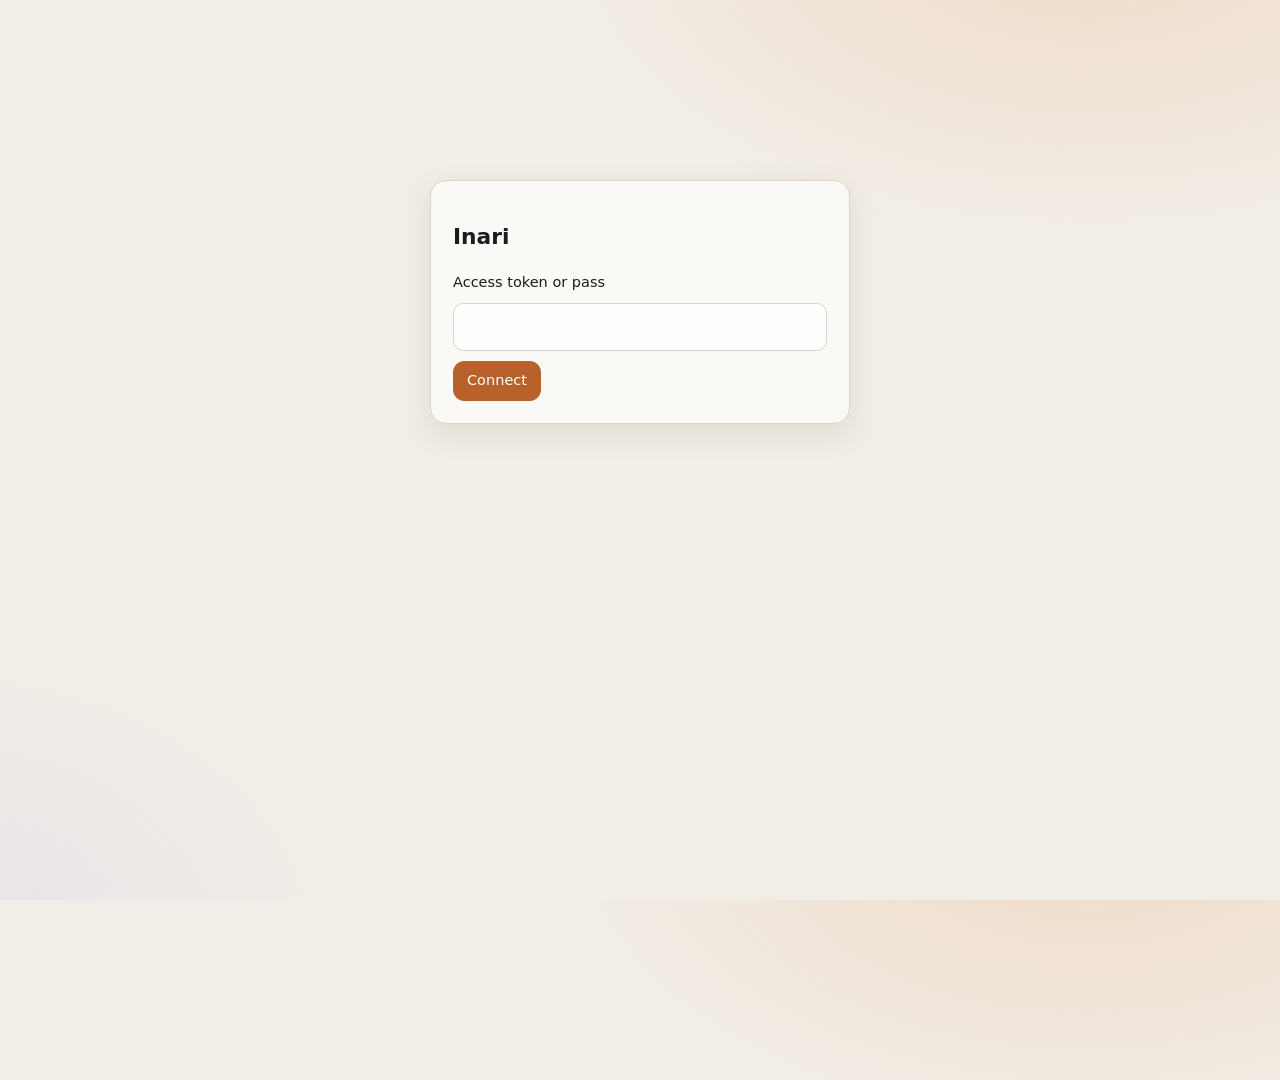
==== src/inari_core/web/index.html @ 11f10015 "Keep the fake agent's mode notice within the line length" ====
<!doctype html>
<html lang="en">
<head>
<meta charset="utf-8">
<meta name="viewport" content="width=device-width, initial-scale=1, viewport-fit=cover">
<title>Inari</title>
<style>
/* Palette: Fox.Graphite / Copper / Ink (dark) and warm paper (light), with glass and glow on top. */
:root {
  color-scheme: light dark;
  --canvas:#f2eee7; --panel:rgba(255,255,255,.62); --panel-solid:#faf8f4; --raise:rgba(255,255,255,.85); --hair:#d9d2c6;
  --ink:#1c1b20; --dim:#6b6670; --faint:#938d98; --copper:#b8612a; --copper-text:#9e4f1c; --copper-soft:rgba(184,97,42,.12);
  --ok:#4a7a59; --warn:#b8862b; --bad:#b94a4a; --purple:#7a55c9; --glow:rgba(184,97,42,.28); --shadow:0 10px 30px rgba(60,40,20,.10);
  --bg:radial-gradient(900px 520px at 85% -8%, rgba(228,138,70,.20), transparent 60%), radial-gradient(700px 500px at -5% 105%, rgba(180,142,240,.12), transparent 60%), var(--canvas);
  --mono:"IBM Plex Mono",ui-monospace,SFMono-Regular,Menlo,Consolas,monospace; --sans:"IBM Plex Sans","Inter Variable",Inter,system-ui,sans-serif;
  --side:300px; --bench:minmax(380px,42%);
}
:root[data-theme=dark] { color-scheme:dark; --canvas:#17161a; --panel:rgba(33,31,36,.72); --panel-solid:#211f24; --raise:rgba(43,40,48,.9); --hair:#3a3640;
  --ink:#f3efe9; --dim:#9e9aa8; --faint:#6f6a78; --copper:#e48a46; --copper-text:#f0a05e; --copper-soft:rgba(228,138,70,.14);
  --ok:#5fb86b; --warn:#e3b341; --bad:#ec6a5e; --purple:#b48ef0; --glow:rgba(228,138,70,.35); --shadow:0 12px 36px rgba(0,0,0,.45);
  --bg:radial-gradient(900px 520px at 85% -8%, rgba(228,138,70,.16), transparent 60%), radial-gradient(700px 500px at -5% 105%, rgba(180,142,240,.10), transparent 60%), var(--canvas); }
@media (prefers-color-scheme: dark) { :root:not([data-theme=light]) { color-scheme:dark; --canvas:#17161a; --panel:rgba(33,31,36,.72); --panel-solid:#211f24; --raise:rgba(43,40,48,.9); --hair:#3a3640;
  --ink:#f3efe9; --dim:#9e9aa8; --faint:#6f6a78; --copper:#e48a46; --copper-text:#f0a05e; --copper-soft:rgba(228,138,70,.14);
  --ok:#5fb86b; --warn:#e3b341; --bad:#ec6a5e; --purple:#b48ef0; --glow:rgba(228,138,70,.35); --shadow:0 12px 36px rgba(0,0,0,.45);
  --bg:radial-gradient(900px 520px at 85% -8%, rgba(228,138,70,.16), transparent 60%), radial-gradient(700px 500px at -5% 105%, rgba(180,142,240,.10), transparent 60%), var(--canvas); } }
* { box-sizing:border-box; } [hidden] { display:none !important; }
.i { width:18px; height:18px; stroke:currentColor; fill:none; stroke-width:1.8; stroke-linecap:round; stroke-linejoin:round; flex:none; display:block; }
.btn.small .i { width:16px; height:16px; } .btn.small { display:inline-flex; align-items:center; gap:6px; }
.state { --c:var(--dim); display:inline-flex; align-items:center; gap:6px; padding:3px 10px; border-radius:999px; font-size:12.5px; color:var(--c); background:color-mix(in srgb,var(--c) 12%,transparent); border:1px solid color-mix(in srgb,var(--c) 30%,transparent); white-space:nowrap; }
.state::before { content:""; width:7px; height:7px; border-radius:50%; background:var(--c); } .state.live::before { animation:pulse 1.1s infinite; } .state small { color:var(--dim); font-size:12px; }
html,body { height:100%; }
body { margin:0; color:var(--ink); font:14.5px/1.5 var(--sans); background:var(--bg) fixed; overflow:hidden; }
button,input,textarea,select { font:inherit; color:inherit; }
.glass { background:var(--panel); border:1px solid var(--hair); border-radius:16px; backdrop-filter:blur(18px) saturate(140%); -webkit-backdrop-filter:blur(18px) saturate(140%); box-shadow:var(--shadow); }
.btn { background:var(--raise); border:1px solid var(--hair); border-radius:11px; padding:8px 13px; min-height:38px; cursor:pointer; }
.btn:hover { border-color:var(--copper); } .btn.go { background:var(--copper); border-color:var(--copper); color:#fff; } :root[data-theme=dark] .btn.go { color:#17161a; }
.btn.small { padding:3px 10px; min-height:30px; font-size:13px; } .btn.on { border-color:var(--copper); color:var(--copper-text); } .btn.icon { width:36px; min-height:36px; padding:0; display:inline-grid; place-items:center; }
#app { height:100%; display:grid; grid-template-columns:var(--side) minmax(0,1fr) auto; grid-template-rows:auto minmax(0,1fr); grid-template-areas:"bar bar bar" "side main bench"; gap:0; transition:grid-template-columns .38s cubic-bezier(.22,.8,.24,1); }
#appbar { grid-area:bar; } #side { grid-area:side; } #main { grid-area:main; } #bench { grid-area:bench; }
#appbar { display:flex; align-items:center; gap:10px; height:52px; padding:0 12px; border-bottom:1px solid var(--hair); background:var(--panel); position:relative; z-index:46; }
#appbar .brand { display:flex; align-items:baseline; gap:8px; min-width:0; } #appbar .brand small { color:var(--faint); font-size:12px; white-space:nowrap; } #appbar .sp { flex:1; }
#app.noside { --side:0px; } #side { width:300px; transition:transform .38s cubic-bezier(.22,.8,.24,1), opacity .3s ease; } #app.noside #side { transform:translateX(-100%); opacity:0; pointer-events:none; }
#sideToggle.on { border-color:var(--copper); color:var(--copper-text); }
#side { display:grid; grid-template-rows:auto auto auto 1fr auto; gap:8px; min-height:0; padding:12px 10px 10px; border-right:1px solid var(--hair); background:var(--panel); backdrop-filter:blur(18px); overflow-x:hidden; }
#sidetop { display:flex; align-items:center; gap:8px; } #sidetop .sp { flex:1; } h1 { margin:0; font-size:15px; letter-spacing:.4px; color:var(--copper-text); }
#foxSlot { height:min(240px, 28vh); } #fox { position:fixed; left:0; top:0; width:240px; height:240px; z-index:56; opacity:0; transform-origin:0 0; will-change:transform; transition:opacity .2s ease; } #fox.shown { opacity:1; } #fox iframe { width:100%; height:100%; border:0; background:transparent; color-scheme:normal; } #fox canvas { height:100%; width:auto; aspect-ratio:1; display:block; margin:0 auto; }
.nav { display:grid; gap:2px; } .nav button { display:flex; align-items:center; gap:10px; background:none; border:0; border-radius:9px; padding:8px 10px; cursor:pointer; text-align:left; color:var(--ink); } .nav button:hover { background:var(--copper-soft); }
#search { display:none; width:100%; padding:8px 10px; border-radius:10px; border:1px solid var(--hair); background:var(--raise); } #search.on { display:block; }
#hits { position:absolute; left:10px; right:10px; z-index:45; padding:6px; display:none; } #hits button { display:block; width:100%; text-align:left; background:none; border:0; padding:7px 8px; border-radius:8px; cursor:pointer; } #hits button:hover { background:var(--copper-soft); } #hits small { color:var(--dim); display:block; }
#cores { overflow-y:auto; overflow-x:hidden; min-height:0; display:grid; grid-auto-rows:max-content; gap:10px; align-content:start; padding-right:2px; }
.shead { display:flex; align-items:center; } .shead .btn { margin-left:auto; width:22px; height:22px; font-size:15px; line-height:1; text-transform:none; }
.invite { display:grid; gap:8px; } .invite code { display:block; padding:8px; border-radius:8px; background:var(--raise); border:1px solid var(--hair); font-size:12px; word-break:break-all; user-select:all; } .invite input { width:100%; }
.sect { font-size:11.5px; letter-spacing:.06em; text-transform:uppercase; color:var(--faint); padding:0 4px; }
.core { border:1px solid var(--hair); border-radius:12px; background:var(--raise); overflow:hidden; min-width:0; transition:box-shadow .3s,border-color .3s,opacity .2s; }
.core.valid { border-color:var(--copper); box-shadow:0 0 0 2px var(--glow); } .core.invalid { opacity:.5; }
.chead { display:flex; align-items:center; gap:7px; padding:7px 9px; cursor:pointer; min-width:0; } .chead b { font-size:13.5px; overflow:hidden; text-overflow:ellipsis; white-space:nowrap; }
.chead .pct { margin-left:auto; color:var(--dim); font-size:11.5px; flex:none; } .chev { color:var(--faint); width:14px; flex:none; transition:transform .2s; } .chev .i { width:14px; height:14px; } .core.shut .chev { transform:rotate(-90deg); } .core.shut .rows { display:none; }
.dot { width:8px; height:8px; border-radius:50%; background:var(--ok); box-shadow:0 0 7px var(--ok); flex:none; } .bar { height:3px; background:var(--hair); } .bar i { display:block; height:100%; background:linear-gradient(90deg,var(--copper),var(--warn)); transition:width .6s; }
.rows { display:grid; gap:1px; padding:4px; } .row { --c:var(--faint); display:flex; align-items:center; gap:8px; padding:6px 8px; border-radius:8px; cursor:grab; touch-action:none; user-select:none; min-width:0; position:relative; }
.row:hover { background:var(--copper-soft); } .row.selected { background:var(--copper-soft); box-shadow:inset 2px 0 var(--copper); } .row.moving { opacity:.55; border:1px dashed var(--copper); }
.row[data-phase=listening] { --c:var(--purple); } .row[data-phase=inference] { --c:var(--copper); } .row[data-phase=success] { --c:var(--ok); } .row[data-phase=error] { --c:var(--bad); }
.pdot { width:9px; height:9px; border-radius:50%; background:var(--c); flex:none; } .row[data-phase=inference] .pdot,.row[data-phase=listening] .pdot { animation:pulse 1.1s infinite; box-shadow:0 0 8px var(--c); }
@keyframes pulse { 50% { transform:scale(1.5); opacity:.5; } } .row .t { flex:1; min-width:0; overflow:hidden; text-overflow:ellipsis; white-space:nowrap; } .row .prog { font-size:11px; color:var(--copper-text); flex:none; }
.empty-core { color:var(--faint); font-size:12.5px; padding:10px; text-align:center; border:1px dashed var(--hair); border-radius:9px; margin:4px; }
.mb { width:20px; height:20px; border-radius:6px; display:inline-grid; place-items:center; font:700 10px/1 var(--sans); color:#fff; flex:none; overflow:hidden; } .mb img { width:100%; height:100%; object-fit:contain; background:#fff; border-radius:6px; padding:2px; }
.ring { --p:0; width:20px; height:20px; border-radius:50%; flex:none; background:conic-gradient(var(--rc,var(--copper)) calc(var(--p)*1%), var(--hair) 0); display:inline-grid; place-items:center; } .ring i { width:14px; height:14px; border-radius:50%; background:var(--panel-solid); display:block; }
#foot { display:grid; gap:8px; } #bottom { display:flex; align-items:center; gap:6px; } #pill { margin-left:auto; display:flex; gap:6px; align-items:center; padding:4px 8px; border-radius:999px; background:var(--raise); border:1px solid var(--hair); cursor:pointer; }
#usageCard { padding:8px 10px 4px; border-radius:12px; background:var(--raise); border:1px solid var(--hair); max-height:42vh; overflow:auto; } #usageCard header { display:flex; align-items:center; gap:8px; font-size:13px; } #usageCard header b { font-weight:600; } #usageCard header .btn { margin-left:auto; } #usageCard .urow:first-of-type { border-top:0; }
#usageBtn[aria-expanded="true"] { background:var(--raise); border-color:var(--hair); } #pill .dl { width:14px; height:14px; color:var(--dim); } #pill.busy .dl { animation:spin 1s linear infinite; } @keyframes spin { to { transform:rotate(360deg); } }
.uprow { display:grid; grid-template-columns:auto 1fr auto; gap:4px 8px; align-items:center; padding:8px 0; border-top:1px solid var(--hair); } .uprow:first-of-type { border-top:0; } .uprow small { color:var(--dim); } .uprow .err { grid-column:1 / -1; color:var(--bad); font-size:11.5px; white-space:pre-wrap; } .uprow .note { grid-column:1 / -1; color:var(--faint); font-size:11.5px; }
#brandfoot { color:var(--faint); font-size:12px; padding:0 4px; } .pop { position:fixed; z-index:75; min-width:260px; max-width:360px; padding:12px; display:none; background:var(--panel-solid); } .pop.open { display:block; }
.pop h3 { margin:0 0 8px; font-size:13px; color:var(--dim); font-weight:600; } .urow { display:grid; gap:4px; padding:8px 0; border-top:1px solid var(--hair); } .urow:first-of-type { border-top:0; } .uhead { display:flex; align-items:center; gap:8px; } .uhead small { margin-left:auto; color:var(--dim); }
.meter { height:6px; background:var(--hair); border-radius:6px; overflow:hidden; } .meter i { display:block; height:100%; background:var(--copper); } .meter.hot i { background:var(--bad); } .meter.warm i { background:var(--warn); } .urow .rs { color:var(--faint); font-size:11.5px; }
.seg { display:flex; gap:4px; } .seg button { flex:1; } .mrow { display:flex; align-items:center; gap:9px; width:100%; padding:7px 8px; border:0; background:none; border-radius:8px; cursor:pointer; text-align:left; } .mrow:hover,.mrow.on { background:var(--copper-soft); }
#mlist { max-height:48vh; overflow:auto; margin-top:8px; } #mfilter { width:100%; padding:8px 10px; border-radius:9px; border:1px solid var(--hair); background:var(--raise); } .fam { font-size:11px; text-transform:uppercase; letter-spacing:.06em; color:var(--faint); padding:8px 8px 2px; }
#tethers { position:fixed; inset:0; width:100%; height:100%; pointer-events:none; z-index:30; } #tethers path { fill:none; stroke:var(--copper); stroke-width:2; stroke-dasharray:6 7; animation:flow 1s linear infinite; } @keyframes flow { to { stroke-dashoffset:-26; } }
.ghost { position:fixed; pointer-events:none; z-index:81; opacity:.92; width:230px; transform:translate(-50%,calc(-100% - 22px)) rotate(-1.5deg); background:var(--panel-solid); box-shadow:var(--shadow); }
/* ---- main ---- */
#main { display:grid; grid-template-rows:auto auto minmax(0,1fr) auto; min-width:0; min-height:0; }
#app.measuring, #app.measuring #side, #app.measuring #bench { transition:none !important; } #app.morphing #main { overflow:hidden; } #app.morphing #main > * { width:var(--freeze); max-width:none; }
#app.noside .hero { margin-top:150px; transition:margin-top .38s cubic-bezier(.22,.8,.24,1); } /* room for the mascot above it */
#dropdock { position:fixed; z-index:80; display:flex; flex-direction:column; align-items:stretch; gap:6px; max-width:min(92vw,300px); padding:8px; border-radius:16px; background:var(--panel-solid); border:1px solid var(--hair); box-shadow:0 10px 40px rgba(0,0,0,.35); }
#dropdock .dz { display:inline-flex; align-items:center; gap:8px; padding:8px 12px; border-radius:12px; border:1px dashed var(--hair); font-size:13px; color:var(--dim); white-space:nowrap; } #dropdock .dz.hot { border-style:solid; border-color:var(--copper); color:var(--ink); background:var(--copper-soft); }
#dropdock small { text-align:center; color:var(--faint); font-size:11px; } #dropdock.row-strip { flex-direction:row; flex-wrap:wrap; justify-content:center; max-width:min(96vw,420px); }
#dragline { position:fixed; inset:0; width:100%; height:100%; pointer-events:none; z-index:79; } #dragline path { fill:none; stroke:var(--copper); stroke-width:2; stroke-dasharray:6 7; animation:march .6s linear infinite; } #dragline circle { fill:var(--copper); } #dragline .ring { fill:none; stroke:var(--copper); stroke-width:2; opacity:.6; } @keyframes march { to { stroke-dashoffset:-13; } } .row.hot { outline:2px solid var(--copper); outline-offset:-2px; } #fox.hot { filter:drop-shadow(0 0 18px var(--copper)); } .core.filehot { outline:2px dashed var(--copper); }
.row { touch-action:pan-y; -webkit-user-select:none; user-select:none; -webkit-touch-callout:none; } #sleepers { margin-left:auto; margin-right:6px; font-size:12px; text-transform:none; }
#passBanner { grid-row:1; } #top { grid-row:2; } #thread { grid-row:3; } #dock { grid-row:4; } #stage { display:none; }
body:not(.open) #top { display:none; } /* no thread open: the top of the page is the mascot's */ #app.wbmax #main { display:none; } #app.wbmax { grid-template-columns:var(--side) 0 minmax(0,1fr); } #app.wbmax #bench { width:auto; }
#passBanner { padding:8px 16px; font-size:13px; background:var(--raise); border-bottom:1px solid var(--hair); color:var(--dim); } #passBanner b { color:var(--ink); } #passBanner button { margin-left:8px; }
.guest #addCore, .guest [data-tab="terminal"], .guest #pill, .guest #usageBtn, .guest #usageCard, .guest #actionsBtn { display:none !important; }
.ptag { font-size:11px; padding:1px 6px; border-radius:999px; background:var(--raise); border:1px solid var(--hair); color:var(--dim); white-space:nowrap; }
.passform { display:grid; gap:8px; } .passform label { display:flex; gap:8px; align-items:center; } .passform input[type=text], .passform input[type=date] { width:100%; }
#top { display:flex; align-items:center; gap:8px; padding:10px 16px; border-bottom:1px solid var(--hair); flex-wrap:wrap; min-height:56px; } #top h2 { margin:0; font-size:16px; flex:1; min-width:100px; overflow:hidden; text-overflow:ellipsis; white-space:nowrap; }
#back, #benchMobile { display:none; } .phase { font-size:12px; color:var(--c,var(--dim)); display:inline-flex; gap:5px; align-items:center; white-space:nowrap; }
#thread { overflow:auto; padding:18px 8px; min-height:0; scroll-behavior:smooth; } #msgs { max-width:900px; margin:0 auto; padding:0 14px; }
.hero { max-width:760px; margin:9vh auto 0; text-align:center; } .hero h2 { font:600 26px/1.2 "Bricolage Grotesque",Georgia,serif; margin:0 0 6px; } .hero p { color:var(--dim); margin:0 0 18px; }
.msg { max-width:80%; margin:10px 0; padding:11px 15px; border-radius:16px; overflow-wrap:anywhere; line-height:1.55; }
.msg.user { margin-left:auto; background:var(--copper-soft); border:1px solid color-mix(in srgb,var(--copper) 40%,transparent); border-bottom-right-radius:5px; } .msg.assistant { background:var(--raise); border:1px solid var(--hair); border-bottom-left-radius:5px; }
.msg code { background:rgba(127,127,127,.18); padding:1px 5px; border-radius:5px; font:13px var(--mono); } .msg pre { background:rgba(127,127,127,.16); padding:10px; border-radius:10px; overflow:auto; margin:8px 0; font:13px var(--mono); }
details.tool { margin:6px 0; border:1px solid var(--hair); border-radius:12px; background:var(--raise); max-width:80%; } details.tool.err { border-color:var(--bad); } details.tool summary { padding:7px 12px; cursor:pointer; color:var(--ink); font-size:13px; display:flex; align-items:center; gap:8px; list-style:none; } details.tool summary::-webkit-details-marker { display:none; }
details.tool summary .i { width:15px; height:15px; color:var(--copper); } details.tool summary .tn { flex:1; min-width:0; overflow:hidden; text-overflow:ellipsis; white-space:nowrap; font-family:var(--mono); font-size:12.5px; }
details.tool summary .ts { color:var(--faint); font-size:11.5px; } details.tool.err summary .i, details.tool.err summary .ts { color:var(--bad); } details.tool .cv { transition:transform .2s; color:var(--faint); } details.tool[open] .cv { transform:rotate(180deg); }
details.tool pre { margin:0; padding:8px 12px; white-space:pre-wrap; overflow-wrap:anywhere; color:var(--dim); font:12.5px var(--mono); max-height:240px; overflow:auto; } details.tool .open { margin:0 12px 8px; }
.note { display:flex; align-items:center; gap:10px; color:var(--faint); font-size:12px; margin:14px 0; } .note::before,.note::after { content:""; flex:1; height:1px; background:var(--hair); } .note b { color:var(--dim); font-weight:600; } .typing { display:inline-flex; gap:4px; padding:12px 14px; } .typing i { width:6px; height:6px; border-radius:50%; background:var(--dim); animation:pulse 1s infinite; } .typing i:nth-child(2){animation-delay:.15s} .typing i:nth-child(3){animation-delay:.3s}
.composer { max-width:900px; margin:0 auto; width:100%; border:1px solid var(--hair); border-radius:18px; background:var(--panel-solid); box-shadow:var(--shadow); padding:10px 12px; } .composer:focus-within { border-color:var(--copper); box-shadow:0 0 0 3px var(--glow), var(--shadow); }
.composer textarea { width:100%; border:0; background:none; resize:none; outline:none; min-height:52px; max-height:260px; line-height:1.5; } .ctools { display:flex; align-items:center; gap:8px; margin-top:6px; flex-wrap:wrap; } .ctools .sp { flex:1; }
.chip { display:inline-flex; align-items:center; gap:7px; padding:4px 10px; border:1px solid var(--hair); border-radius:999px; background:var(--raise); cursor:pointer; font-size:13px; max-width:240px; } .chip:hover { border-color:var(--copper); } .chip span.n { overflow:hidden; text-overflow:ellipsis; white-space:nowrap; }
.send { width:38px; height:38px; border-radius:50%; border:0; background:var(--copper); color:#fff; cursor:pointer; display:grid; place-items:center; } .send .i { stroke-width:2.2; } :root[data-theme=dark] .send { color:#17161a; } .send:disabled { opacity:.4; } .attached { display:flex; gap:6px; flex-wrap:wrap; margin-bottom:6px; }
#dock { padding:10px 16px 14px; } #dock .hint { max-width:900px; margin:6px auto 0; color:var(--faint); font-size:12px; text-align:center; } #app.nosel #dock .hint { display:none; } body.bench-open #fox { opacity:0; pointer-events:none; }
/* ---- artifacts pane (right): folds away, or takes the whole width ---- */
#bench { display:grid; grid-template-rows:auto 1fr; min-height:0; width:var(--benchw,42vw); min-width:0; border-left:1px solid var(--hair); background:var(--panel); backdrop-filter:blur(18px); position:relative; overflow:hidden; transition:width .38s cubic-bezier(.22,.8,.24,1), opacity .3s ease; }
#bench > * { min-width:340px; } #app.nobench #bench { width:0; opacity:0; border-left-width:0; pointer-events:none; } #benchBtn.on { border-color:var(--copper); color:var(--copper-text); } #split { position:absolute; left:-4px; top:0; bottom:0; width:8px; cursor:col-resize; z-index:5; } #split:hover { background:var(--copper-soft); }
.tabs { display:flex; gap:2px; padding:6px 10px 0; border-bottom:1px solid var(--hair); align-items:center; } .tab { background:none; border:0; padding:9px 12px; color:var(--dim); cursor:pointer; border-bottom:2px solid transparent; } .tab.on { color:var(--ink); border-bottom-color:var(--copper); } .tabs .sp { flex:1; }
#bbody { overflow:auto; padding:12px 14px; min-height:0; } .empty { color:var(--dim); }
.files button { display:flex; width:100%; align-items:center; gap:10px; background:none; border:0; border-bottom:1px solid var(--hair); padding:10px 4px; cursor:pointer; text-align:left; } .files button:hover { background:var(--copper-soft); } .files .ic { width:26px; display:grid; place-items:center; color:var(--copper); } .files small { color:var(--faint); margin-left:auto; }
.vhead { display:flex; align-items:center; gap:8px; margin-bottom:10px; flex-wrap:wrap; } .vhead h3 { margin:0; font-size:14px; flex:1; overflow-wrap:anywhere; }
pre.code { margin:0; background:rgba(127,127,127,.12); border-radius:11px; padding:10px 0; overflow:auto; font:13px/1.55 var(--mono); counter-reset:l; } pre.code span.l { display:block; padding:0 12px 0 54px; position:relative; white-space:pre-wrap; overflow-wrap:anywhere; min-height:1.55em; }
pre.code span.l::before { counter-increment:l; content:counter(l); position:absolute; left:0; width:40px; text-align:right; color:var(--faint); } .doc { background:rgba(127,127,127,.1); border-radius:11px; padding:14px 16px; } .doc code { background:rgba(127,127,127,.2); padding:1px 5px; border-radius:5px; }
.viewer img { max-width:100%; border-radius:10px; display:block; } iframe.preview { width:100%; height:60vh; border:1px solid var(--hair); border-radius:10px; background:#fff; }
#term { display:grid; grid-template-rows:1fr auto; height:100%; min-height:0; gap:8px; } #termout { background:#0e0d11; color:#dcd6cc; border:1px solid var(--hair); border-radius:11px; padding:10px 12px; overflow:auto; font:12.5px/1.5 var(--mono); }
#termout .cmd { color:#7fd18b; margin-top:8px; } #termout .cmd.ai { color:#f0a05e; } #termout .cmd.act { color:#9e9aa8; } #termout .out { white-space:pre-wrap; overflow-wrap:anywhere; } #termout .out.bad { color:#f08a80; }
#termform { display:flex; gap:8px; align-items:center; background:#0e0d11; border:1px solid var(--hair); border-radius:11px; padding:6px 10px; } #termform span { color:#7fd18b; font:13px var(--mono); } #termform input { flex:1; background:none; border:0; color:#f3efe9; font:13px var(--mono); outline:none; min-height:30px; }
#tree { list-style:none; margin:0; padding:0; border-left:2px solid var(--hair); } #tree li { position:relative; padding:5px 0 5px 18px; color:var(--dim); cursor:pointer; overflow-wrap:anywhere; } #tree li::before { content:""; position:absolute; left:-6px; top:12px; width:10px; height:10px; border-radius:50%; background:var(--canvas); border:2px solid var(--faint); }
#tree li.decision::before { border-color:var(--warn); } #tree li.tool_call::before { border-color:var(--copper); } #tree li.user_message::before { border-color:var(--purple); } #tree li.provider_switch::before { border-radius:2px; transform:rotate(45deg); border-color:var(--copper); } #tree li.pick { color:var(--ink); outline:1px dashed var(--warn); outline-offset:2px; } #tree li b { color:var(--ink); font-weight:600; }
#approvals { display:grid; gap:8px; } .ask { padding:12px; border-color:var(--warn); background:var(--panel-solid); } .ask code { display:block; margin:6px 0 10px; color:var(--copper-text); overflow-wrap:anywhere; font:12.5px var(--mono); } .ask .row2 { display:flex; gap:8px; } .ask .row2 .btn { flex:1; }
#feed { padding:6px 10px; max-height:90px; overflow:auto; font-size:12px; color:var(--dim); border-radius:10px; background:var(--raise); border:1px solid var(--hair); } #feed div { padding:1px 0; } #feed time { color:var(--faint); margin-right:6px; } #feed .ok { color:var(--ok); } #feed .bad { color:var(--bad); } #feed .ask { color:var(--warn); }
#toast { position:fixed; top:12px; left:50%; transform:translateX(-50%); z-index:90; padding:10px 16px; display:none; background:var(--panel-solid); } #sheet { position:fixed; inset:auto 14px calc(16px + env(safe-area-inset-bottom)) 14px; z-index:70; padding:16px; display:none; max-width:540px; margin:0 auto; background:var(--panel-solid); } #sheet.open { display:block; } #sheet h2 { margin:0 0 10px; font-size:15px; } #sheet .opts { display:grid; gap:8px; } #sheet input { width:100%; padding:10px; border-radius:10px; border:1px solid var(--hair); background:var(--raise); }
#login { max-width:420px; margin:20vh auto; padding:22px; } #login input { width:100%; padding:12px; margin:10px 0; border-radius:10px; border:1px solid var(--hair); background:var(--raise); }
@media (max-width:1100px) { #app, #app.wbmax { grid-template-columns:var(--side) minmax(0,1fr); grid-template-areas:"bar bar" "side main"; } #app.wbmax #main { display:grid; } #bench { position:fixed; inset:0; z-index:55; width:auto; background:var(--panel-solid); display:none; } body.bench-open #bench, body.bench-open #app.nobench #bench { display:grid; width:auto; opacity:1; pointer-events:auto; } #split { display:none; } }
@media (max-width:760px) { body { overflow:auto; } #app, #app.wbmax, #app.noside { grid-template-columns:1fr; grid-template-areas:"bar" "side"; height:auto; min-height:100%; } #side { width:auto; min-height:calc(100vh - 52px); border-right:0; } #foxSlot { height:200px; } #app.noside #side { transform:none; opacity:1; pointer-events:auto; } #sideToggle { display:none; }
  #main { position:fixed; inset:0; z-index:50; background:var(--canvas); display:none; } body.open #main { display:grid; } #back { display:inline-grid; } #benchMobile { display:inline-grid; margin-left:auto; } #top h2 { flex-basis:100%; order:1; } #pphase, #modelChip, #actionsBtn { order:2; } #dock .hint { display:none; } .msg,details.tool { max-width:94%; } #pill { margin-left:auto; }
  #main { grid-template-rows:auto auto auto minmax(0,1fr) auto; } #stage { display:block; grid-row:3; height:min(200px, 26vh); transition:height .26s cubic-bezier(.2,.8,.2,1); } #thread { grid-row:4; padding-bottom:calc(18px + var(--kbpad, 0px)); } #dock { grid-row:5; background:var(--canvas); transform:translateY(calc(-1 * var(--kb, 0px))); will-change:transform; }
  body.kb #stage { height:0; } }
@media (prefers-reduced-motion:reduce) { .core,.row,#app,#side,#fox,#bench { transition:none; } .pdot,#tethers path,.typing i { animation:none !important; } #thread { scroll-behavior:auto; } }
</style>
</head>
<body>
<div id="login" class="glass" hidden><h2>Inari</h2><label for="tokenInput">Access token or pass</label><small id="loginWhy" class="empty"></small><input id="tokenInput" type="password" autocomplete="current-password"><button class="btn go" id="tokenGo">Connect</button></div>
<div id="fox" aria-label="Mascot"></div>
<div id="dropdock" role="region" aria-label="Drop the thread here" hidden></div>
<svg id="dragline" aria-hidden="true" hidden><path></path><circle r="4"></circle><circle class="ring" r="14"></circle></svg>
<div id="app" class="nosel" hidden>
  <header id="appbar"><button class="btn icon" id="sideToggle" title="Sidebar" aria-label="Show or hide the sidebar" data-icon="sidebar"></button><div class="brand"><h1>Inari</h1><small id="brandName"></small></div><span class="sp"></span><span class="chip" id="stats" aria-live="polite" style="cursor:default">…</span><button class="btn icon" id="benchBtn" title="Artifacts, terminal, journal" aria-label="Show or hide the artifacts pane" data-icon="panel"></button></header>
  <aside id="side">
    <div id="foxSlot"></div>
    <nav class="nav"><button id="newThread" data-icon="edit"><span>New thread</span></button><button id="searchBtn" data-icon="search"><span>Search threads</span></button><input id="search" type="search" placeholder="Search all journals…" aria-label="Search journals"></nav>
    <div id="hits" class="glass"></div>
    <div class="sect shead" id="coresHead">Threads by core<button class="btn small" id="sleepers" title="Sleeping threads" hidden></button><button class="btn icon small" id="addCore" title="Add a core" aria-label="Add a core">+</button></div>
    <div id="cores"></div>
    <div id="foot"><div id="approvals"></div><div id="feed" aria-label="Activity"></div>
      <section id="usageCard" hidden aria-label="Provider usage"><header><span data-icon="bars"></span><b>Provider usage</b><button class="btn icon small" id="usageFold" title="Collapse provider usage" aria-label="Collapse provider usage" data-icon="chevron"></button></header><div id="usageBody"></div></section>
      <div id="bottom"><button class="btn icon" id="gear" title="Settings" aria-label="Settings" data-icon="gear"></button><button class="btn icon" id="usageBtn" title="Provider usage" aria-label="Provider usage" aria-expanded="false" data-icon="bars"></button><button id="pill" title="Harness updates" aria-label="Harness updates"></button></div>
      <div id="brandfoot"></div></div>
  </aside>
  <section id="main">
    <div id="passBanner" role="status" hidden></div>
    <div id="top"><button class="btn small" id="back">‹ Back</button><button class="btn icon" id="benchMobile" title="Artifacts, terminal, journal" aria-label="Artifacts" data-icon="panel"></button><h2 id="ptitle">Inari</h2><span id="pphase"></span>
      <button class="chip" id="modelChip" hidden></button><button class="chip" id="modeChip" hidden></button><button class="btn small" id="actionsBtn" data-icon="more" hidden><span>Actions</span></button></div>
    <div id="stage" aria-hidden="true"></div><div id="thread"><div id="msgs"></div></div>
    <div id="dock"><form class="composer" id="composer"><div class="attached" id="attached"></div><textarea id="msg" rows="2" placeholder="Build anything…" aria-label="Message"></textarea>
      <div class="ctools"><button type="button" class="btn icon" id="attach" title="Attach a file" aria-label="Attach a file" data-icon="plus"></button><input type="file" id="file" multiple hidden>
        <button type="button" class="chip" id="coreChip" title="Where it runs"></button><button type="button" class="chip" id="pickModel" title="Choose the model"></button><span class="sp"></span>
        <button type="button" class="btn icon" id="mic" title="Dictate" aria-label="Dictate" data-icon="mic" hidden></button><button class="send" type="submit" id="sendBtn" aria-label="Send" data-icon="send"></button></div></form>
      <div class="hint">Enter to send · Shift+Enter for a new line</div></div>
  </section>
  <aside id="bench"><div id="split" title="Drag to resize"></div>
    <div class="tabs" role="tablist"><button class="tab on" data-tab="artifacts" role="tab">Artifacts</button><button class="tab" data-tab="terminal" role="tab">Terminal</button><button class="tab" data-tab="viewer" role="tab">Viewer</button><button class="tab" data-tab="journal" role="tab">Journal</button><span class="sp"></span>
      <button class="btn icon" id="wbmax" title="Give the artifacts all the room" aria-label="Expand" data-icon="expand"></button><button class="btn icon" id="benchClose" title="Fold this pane away" aria-label="Fold" data-icon="fold"></button></div>
    <div id="bbody"></div></aside>
</div>
<svg id="tethers" aria-hidden="true"></svg>
<div id="sheet" class="glass" role="dialog" aria-modal="true"><h2 id="sheetTitle"></h2><div class="opts" id="sheetOpts"></div></div>
<div id="pop" class="pop glass"></div><div id="toast" class="glass" role="status" aria-live="assertive"></div>
<script>
"use strict";
const PATHS = {
  sidebar: '<rect x="3" y="4" width="18" height="16" rx="3"/><path d="M9 4v16"/>', edit: '<path d="M12 20h9"/><path d="M16.5 3.5a2.1 2.1 0 0 1 3 3L7 19l-4 1 1-4Z"/>',
  search: '<circle cx="11" cy="11" r="7"/><path d="m20 20-3.5-3.5"/>', bars: '<path d="M4 20V11M10 20V5M16 20v-6M2 20h20"/>',
  gear: '<circle cx="12" cy="12" r="3"/><path d="M19.4 15a1.7 1.7 0 0 0 .3 1.8l.1.1a2 2 0 1 1-2.8 2.8l-.1-.1a1.7 1.7 0 0 0-1.8-.3 1.7 1.7 0 0 0-1 1.5V21a2 2 0 1 1-4 0v-.1a1.7 1.7 0 0 0-1.1-1.5 1.7 1.7 0 0 0-1.8.3l-.1.1a2 2 0 1 1-2.8-2.8l.1-.1a1.7 1.7 0 0 0 .3-1.8 1.7 1.7 0 0 0-1.5-1H3a2 2 0 1 1 0-4h.1a1.7 1.7 0 0 0 1.5-1.1 1.7 1.7 0 0 0-.3-1.8l-.1-.1a2 2 0 1 1 2.8-2.8l.1.1a1.7 1.7 0 0 0 1.8.3H9a1.7 1.7 0 0 0 1-1.5V3a2 2 0 1 1 4 0v.1a1.7 1.7 0 0 0 1 1.5 1.7 1.7 0 0 0 1.8-.3l.1-.1a2 2 0 1 1 2.8 2.8l-.1.1a1.7 1.7 0 0 0-.3 1.8V9a1.7 1.7 0 0 0 1.5 1H21a2 2 0 1 1 0 4h-.1a1.7 1.7 0 0 0-1.5 1Z"/>',
  plus: '<path d="M12 5v14M5 12h14"/>', mic: '<rect x="9" y="3" width="6" height="11" rx="3"/><path d="M5 11a7 7 0 0 0 14 0M12 18v3"/>', send: '<path d="M12 19V5M5 12l7-7 7 7"/>',
  expand: '<path d="M15 3h6v6M9 21H3v-6M21 3l-7 7M3 21l7-7"/>', fold: '<rect x="3" y="4" width="18" height="16" rx="3"/><path d="M15 4v16M8 10l2 2-2 2"/>',
  panel: '<rect x="3" y="4" width="18" height="16" rx="3"/><path d="M15 4v16"/>', chevron: '<path d="m6 9 6 6 6-6"/>', more: '<circle cx="5" cy="12" r="1"/><circle cx="12" cy="12" r="1"/><circle cx="19" cy="12" r="1"/>',
  file: '<path d="M14 3H6a2 2 0 0 0-2 2v14a2 2 0 0 0 2 2h12a2 2 0 0 0 2-2V9Z"/><path d="M14 3v6h6"/>', image: '<rect x="3" y="3" width="18" height="18" rx="2"/><circle cx="9" cy="9" r="2"/><path d="m21 15-5-5L5 21"/>',
  code: '<path d="m16 18 6-6-6-6M8 6l-6 6 6 6"/>', doc: '<path d="M14 3H6a2 2 0 0 0-2 2v14a2 2 0 0 0 2 2h12a2 2 0 0 0 2-2V9Z"/><path d="M14 3v6h6M8 13h8M8 17h5"/>',
  tool: '<path d="M14.7 6.3a4 4 0 0 0-5.4 5.4L3 18l3 3 6.3-6.3a4 4 0 0 0 5.4-5.4l-2.5 2.5-2.4-.6-.6-2.4Z"/>', terminal: '<path d="m4 17 6-6-6-6M12 19h8"/>',
  move: '<path d="M5 12h14M13 6l6 6-6 6"/>', fork: '<circle cx="6" cy="5" r="2"/><circle cx="18" cy="5" r="2"/><circle cx="12" cy="19" r="2"/><path d="M6 7v2a3 3 0 0 0 3 3h6a3 3 0 0 0 3-3V7M12 12v5"/>',
  download: '<path d="M12 4v11M7 10l5 5 5-5M5 20h14"/>', spinner: '<path d="M12 3a9 9 0 1 0 9 9"/>',
  merge: '<circle cx="6" cy="19" r="2"/><circle cx="6" cy="5" r="2"/><circle cx="18" cy="12" r="2"/><path d="M6 7v10M6 7a7 7 0 0 0 10 5"/>',
};
const icon = (n) => `<svg class="i" viewBox="0 0 24 24" aria-hidden="true">${PATHS[n] || ""}</svg>`;
document.querySelectorAll("[data-icon]").forEach((e) => e.insertAdjacentHTML("afterbegin", icon(e.dataset.icon)));
const GLYPH = {idle:"·", listening:"◐", loading:"⇣", inference:"⟳", success:"✓", error:"!"}, LABEL = {idle:"idle", listening:"listening", loading:"loading the model", inference:"working", success:"done", error:"error"};
const STEPS = ["planned","frozen","offered","transferred","verified","ready","committing","committed"];
const $ = (id) => document.getElementById(id), esc = (t) => String(t).replace(/[&<>"]/g, (c) => ({"&":"&amp;","<":"&lt;",">":"&gt;",'"':"&quot;"}[c]));
const store = { get: (k, d) => { try { return JSON.parse(localStorage.getItem("inari-" + k)) ?? d; } catch (e) { return d; } }, set: (k, v) => { try { localStorage.setItem("inari-" + k, JSON.stringify(v)); } catch (e) {} } };
let token = new URLSearchParams(location.hash.slice(1)).get("token") || sessionStorage.getItem("inari-token") || "";
// A core pass: kept on this device (the phone's app keeps it across launches); it never falls back to the owner's access.
let pass = new URLSearchParams(location.hash.slice(1)).get("pass") || store.get("pass", "");
const authQuery = () => (pass ? "pass=" + encodeURIComponent(pass) : token ? "token=" + encodeURIComponent(token) : "");
const PAGE = "__INARI_PAGE__"; // replaced by the core with the version of this page
let snap = null, selected = null, tab = "artifacts", events = [], files = null, viewing = null, forkAt = null, drag = null, termHist = [], termPos = 0, pendingModel = "", pendingCore = "", attachments = [];
const loadHist = {}, shut = store.get("shut", {}), feed = [], seen = new Set(); let firstSnap = true, tlStamp = 0, tlBusy = false, lastFiles = "";

/* ---------- families, badges, quotas ---------- */
// Local distillations first: a Qwen distilled from Opus ("Q3.8-OPUS-27B…") is a Qwen, not Claude.
const FAMILIES = [["qwen","qwen|q3\\.|q2\\.|heretic|rvn|opus-27b","#6b4fbb","Q"],["claude","claude|anthropic|sonnet|opus|haiku","#d97757","C"],["openai","gpt|codex|^o\\d|openai","#10a37f","O"],["gemini","gemini","#4285f4","G"],["gemma","gemma|g4-","#1a73e8","g"],["llama","llama","#0a66c2","L"],["mistral","mistral|codestral|devstral|magistral","#ff7000","M"],["glm","glm|zhipu|umans","#2c5bff","Z"],["kimi","kimi|moonshot","#16a085","K"],["deepseek","deepseek","#4d6bfe","D"],["hammer","hammer|coderfim","#b8612a","H"]];
function family(model) { const m = String(model || "").toLowerCase(); for (const [id, re, c, g] of FAMILIES) if (new RegExp(re).test(m)) return { id, c, g }; return { id: "local", c: "#8a8494", g: "·" }; }
// Each core may name its models (`model_labels`: [suffix, label] pairs), e.g. which GPU a slot loads on.
function modelLabels() { return snap ? snap.nodes.flatMap((n) => (n.capabilities && n.capabilities.model_labels) || []) : []; }
const shortModel = (m) => { let s = String(m || "").replace(/^turnstile\//, "").replace(/^[^/]+\//, ""); for (const [suf, label] of modelLabels()) if (suf && s.endsWith(suf)) { s = s.slice(0, -suf.length) + label; break; } return s || "default model"; };
function badge(model, size) {
  const f = family(model), el = document.createElement("span"); el.className = "mb"; if (size) { el.style.width = el.style.height = size + "px"; }
  const hasLogo = snap && (snap.usage || []).some((u) => u.provider_id === f.id && u.logo);
  if (hasLogo) el.innerHTML = `<img alt="" src="/api/logo/${f.id}?${authQuery()}">`; else { el.style.background = f.c; el.textContent = f.g; }
  el.title = f.id; return el;
}
function usageFor(model) { const f = family(model).id; return snap && (snap.usage || []).find((u) => u.provider_id === f || (f === "openai" && u.provider_id === "codex")); }
function pctOf(u) { return u && u.windows && u.windows.length ? Math.max(...u.windows.map((w) => w.used_percent)) : null; }
function ring(model) { const p = pctOf(usageFor(model)); if (p == null) return null; const r = document.createElement("span"); r.className = "ring"; r.style.setProperty("--p", p); r.style.setProperty("--rc", p > 85 ? "var(--bad)" : p > 60 ? "var(--warn)" : "var(--copper)"); r.innerHTML = "<i></i>"; r.title = Math.round(p) + "% used"; return r; }
function harnessesOf(node) { const n = snap.nodes.find((x) => x.node_id === node); return (n && n.capabilities && n.capabilities.harnesses) || {}; }
// A core may keep some of its models out of the menus (`model_hidden` suffixes): helpers its harness uses on its own.
function harnessModels(node, h) { const n = snap.nodes.find((x) => x.node_id === node), hide = (n && n.capabilities && n.capabilities.model_hidden) || []; return (harnessesOf(node)[h] || []).filter((m) => !hide.some((suf) => suf && m.endsWith(suf))); }
// What each harness announces besides its models: modes (plan, auto-edit…) and slash commands.
function harnessModes(node, h) { const n = snap.nodes.find((x) => x.node_id === node); return ((n && n.capabilities && n.capabilities.harness_modes) || {})[h] || []; }
function harnessCommands(node, h) { const n = snap.nodes.find((x) => x.node_id === node); return ((n && n.capabilities && n.capabilities.harness_commands) || {})[h] || []; }
function nodeModels(node) { const n = snap.nodes.find((x) => x.node_id === node), hide = (n && n.capabilities && n.capabilities.model_hidden) || []; return ((n && n.capabilities && n.capabilities.models) || []).filter((m) => !hide.some((suf) => suf && m.endsWith(suf))); }

function api(path, body) { const headers = { "Content-Type": "application/json" }; if (pass) headers["X-Inari-Pass"] = pass; else if (token) headers.Authorization = "Bearer " + token; return fetch(path, { method: body ? "POST" : "GET", headers, body: body ? JSON.stringify(body) : undefined }).then((r) => r.json()); }
function toast(t) { const e = $("toast"); e.textContent = t; e.style.display = "block"; clearTimeout(toast.h); toast.h = setTimeout(() => (e.style.display = "none"), 4200); }
function log(text, tone) { feed.unshift({ t: new Date(), text, tone: tone || "" }); feed.length = Math.min(feed.length, 30); }
function theme(v) { if (v === "auto") document.documentElement.removeAttribute("data-theme"); else document.documentElement.setAttribute("data-theme", v); store.set("theme", v); }
theme(store.get("theme", "auto"));
// Behind a gate that adds the access itself (the phone's way in), the page needs no token:
// it asks once without one and only shows the login when the server says no.
async function connect() {
  if (pass) { const ok = await fetch("/api/whoami", { headers: { "X-Inari-Pass": pass } }).then((r) => r.ok).catch(() => false);
    if (!ok) { store.set("pass", ""); pass = ""; $("loginWhy").textContent = "This pass is no longer valid."; $("login").hidden = false; return; } store.set("pass", pass); }
  else if (!token) { const ok = await fetch("/api/search?q=").then((r) => r.ok).catch(() => false); if (!ok) { $("login").hidden = false; return; } }
  else sessionStorage.setItem("inari-token", token);
  history.replaceState(null, "", location.pathname); $("login").hidden = true; $("app").hidden = false; layout();
  const q = authQuery(), es = new EventSource(q ? "/events?" + q : "/events");
  es.onmessage = (e) => { snap = JSON.parse(e.data); render(); }; es.onerror = () => { $("stats").textContent = "offline"; $("app").style.opacity = ".6"; }; es.onopen = () => ($("app").style.opacity = "1");
}
// One field for both: a pass if the core knows it as one, the owner's token otherwise.
$("tokenGo").onclick = async () => { const v = $("tokenInput").value.trim(); if (!v) return;
  const asPass = await fetch("/api/whoami", { headers: { "X-Inari-Pass": v } }).then((r) => r.ok).catch(() => false);
  if (asPass) { pass = v; token = ""; } else { token = v; pass = ""; } connect(); };

/* ---------- layout: sidebar, artifacts pane (fold / expand / resize) ---------- */
function layout() {
  const app = $("app"); app.classList.toggle("noside", !!store.get("noside", false)); app.classList.toggle("nobench", !!store.get("nobench", false)); app.classList.toggle("wbmax", !!store.get("wbmax", false));
  app.style.setProperty("--benchw", store.get("benchw", "42vw")); $("benchBtn").classList.toggle("on", !app.classList.contains("nobench")); requestAnimationFrame(drawTethers);
  $("sideToggle").classList.toggle("on", !app.classList.contains("noside")); placeFox();
}
$("sideToggle").onclick = () => morph(() => { store.set("noside", !store.get("noside", false)); layout(); });
/* The mascot is one element that moves (its frame is never reloaded): in the sidebar's slot when the sidebar
   is open, at the top centre of the page when it is shut — it fades out, moves, and fades back in. */
/* The mascot is one element (its frame is never reloaded) that glides and scales between the sidebar's slot
   and the top centre of the page, following the panes while they move. */
const FOX = 240;
function foxTarget() { const app = $("app"), mobile = matchMedia("(max-width:760px)").matches, open = document.body.classList.contains("open");
  if (mobile && open) { const st = $("stage").getBoundingClientRect(), back = $("back").getBoundingClientRect();
    if (st.height >= 72) { const size = st.height; return { x: innerWidth / 2 - size / 2, y: st.top, size }; } // its stage, big enough to see its face
    const size = 56; return { x: innerWidth / 2 - size / 2, y: Math.max(0, back.top + back.height / 2 - size / 2), size }; }
  if (!mobile && app.classList.contains("noside")) { const m = $("main").getBoundingClientRect(), size = open ? 96 : 160; return { x: m.left + m.width / 2 - size / 2, y: open ? 0 : 6, size }; }
  const slot = $("foxSlot").getBoundingClientRect(), size = Math.min(slot.height, slot.width); return { x: slot.left + slot.width / 2 - size / 2, y: slot.top, size }; }
function placeFox() { const fox = $("fox"); if ($("app").hidden) return; const t = foxTarget();
  fox.style.transform = `translate(${t.x}px, ${t.y}px) scale(${t.size / FOX})`; fox.classList.add("shown"); }
/* Follow the layout frame by frame while a pane glides, then settle. */
function followFox(ms) { const end = performance.now() + ms; const step = () => { placeFox(); if (performance.now() < end) requestAnimationFrame(step); }; requestAnimationFrame(step); }
/* Freeze the page content's width to the wider of before and after while a pane moves. */
function morph(flip) { const app = $("app"), main = $("main"), before = main.clientWidth;
  app.classList.add("measuring"); flip(); const after = main.clientWidth; flip(); void main.offsetWidth; app.classList.remove("measuring"); flip(); // the final width, measured without animation
  app.style.setProperty("--freeze", Math.max(before, after) + "px"); app.classList.add("morphing"); followFox(460);
  clearTimeout(morph.t); morph.t = setTimeout(() => { app.classList.remove("morphing"); placeFox(); }, 420); }
addEventListener("resize", () => placeFox()); window.addEventListener("scroll", () => placeFox(), { passive: true });
/* The Android app keeps the page at full height and tells it the keyboard's height as it moves: the
   composer rides it with a transform (no layout per frame); the thread makes room once it settles. */
window.inariKeyboard = (h) => { h = Math.max(0, Math.round(h)); const root = document.documentElement, th = $("thread"), atEnd = th.scrollHeight - th.scrollTop - th.clientHeight < 60;
  root.style.setProperty("--kb", h + "px"); const up = h > 40; if (up !== document.body.classList.contains("kb")) { document.body.classList.toggle("kb", up); followFox(320); }
  clearTimeout(window.inariKeyboard.t); window.inariKeyboard.t = setTimeout(() => { root.style.setProperty("--kbpad", h + "px"); if (atEnd) th.scrollTop = th.scrollHeight; placeFox(); }, 90); };
$("benchClose").onclick = () => { if (innerWidth <= 1100) { store.set("nobench", true); document.body.classList.remove("bench-open"); layout(); return; } store.set("wbmax", false); if (!store.get("nobench", false)) morph(() => { store.set("nobench", !store.get("nobench", false)); layout(); }); else layout(); };
$("benchMobile").onclick = () => { document.body.classList.add("bench-open"); store.set("nobench", false); layout(); };
$("benchBtn").onclick = () => { if (innerWidth <= 1100) document.body.classList.add("bench-open"); else morph(() => { store.set("nobench", !store.get("nobench", false)); layout(); }); };
$("wbmax").onclick = () => { store.set("wbmax", !store.get("wbmax", false)); layout(); };
$("split").onpointerdown = (e) => { e.preventDefault(); const move = (m) => { const w = Math.min(innerWidth - 420, Math.max(360, innerWidth - m.clientX)); $("app").style.setProperty("--benchw", w + "px"); store.set("benchw", w + "px"); }; const up = () => { removeEventListener("pointermove", move); removeEventListener("pointerup", up); }; addEventListener("pointermove", move); addEventListener("pointerup", up); };

function absorb() {
  const keys = []; for (const n of snap.notices || []) keys.push(["n" + JSON.stringify(n), n]); for (const r of snap.results || []) keys.push(["r" + r.request, r]); for (const a of snap.approvals || []) keys.push(["a" + a.request_id, a]);
  for (const [k, v] of keys) { if (seen.has(k)) continue; seen.add(k); if (firstSnap) continue;
    if (k[0] === "r") { log(v.ok ? "Teleport committed" : `Teleport ${v.state || "refused"}: ${v.error || ""}`, v.ok ? "ok" : "bad"); if (!v.ok) toast("Teleport " + (v.state || "refused")); }
    else if (k[0] === "a") { log(`Approval requested: ${v.command}`, "ask"); fox("event", "notify"); }
    else if (v.subject === "agent.created") log(v.ok ? `Created ${v.agent} on ${v.node}` : `Create failed: ${v.error}`, v.ok ? "ok" : "bad");
    else if (v.subject === "agent.merged") log(v.ok ? `Merged ${v.source} into ${v.target}` : `Merge failed: ${v.error}`, v.ok ? "ok" : "bad");
    else if (v.stopped) { log(`${v.agent} ${v.stopped === "done" ? "finished" : v.stopped}${v.error ? ": " + v.error : ""}`, v.stopped === "done" ? "ok" : "bad"); if (v.stopped !== "done") fox("event", "notify"); } }
  firstSnap = false;
}
function render() {
  if (snap.ui && snap.ui.page && PAGE !== "__INARI_" + "PAGE__" && snap.ui.page !== PAGE) { location.reload(); return; } // a newer page is served
  absorb(); $("brandfoot").textContent = (snap.ui && snap.ui.footer) || ""; $("brandName").textContent = (snap.ui && snap.ui.brand) || ""; renderPassBanner(); if (!$("fox").classList.contains("shown")) placeFox();
  for (const n of snap.nodes) { const h = (loadHist[n.node_id] = loadHist[n.node_id] || []); h.push((snap.load[n.node_id] || {}).gpu || 0); if (h.length > 40) h.shift(); }
  const agents = Object.entries(snap.agents), busy = agents.filter(([, a]) => a.phase !== "idle").length;
  $("stats").textContent = `${agents.length} agents · ${busy} working`;
  if (!drag && !coreHold) renderCores(agents);
  renderFeed(); renderApprovals(); renderTop(); renderPill(); renderUsageCard(); mascot(); drawOrbParams(snap.mascot);
  if (selected && Date.now() - tlStamp > 1500) refreshDetail(); else if (!selected) { drawChat(); drawComposer(); if (!$("bbody").firstChild) drawBench(); }
}
const inFlight = (mv) => mv && !["committed", "rolled_back"].includes(mv.state);
function row(id, a, mv) {
  const el = document.createElement("div"); el.className = "row" + (selected === id ? " selected" : "") + (inFlight(mv) ? " moving" : ""); el.dataset.agent = id; el.dataset.phase = a.phase; el.dataset.node = a.node; el.tabIndex = 0;
  el.setAttribute("aria-label", `${a.title || id}, ${LABEL[a.phase]}, on ${a.node}`); el.innerHTML = `<span class="pdot"></span><span class="t"></span>`; el.querySelector(".t").textContent = a.title || id;
  const pp = a.pass && (snap.passes || []).find((x) => x.id === a.pass); if (pp) el.insertAdjacentHTML("beforeend", `<span class="ptag" title="${esc(pp.role)} pass">${esc(pp.name)}</span>`); el.title = (a.last || "") + "\n" + (a.events ?? 0) + " events · " + (a.files ?? 0) + " files";
  if (inFlight(mv)) el.insertAdjacentHTML("beforeend", `<span class="prog">→ ${esc(mv.target)} ${Math.round(Math.max(0, STEPS.indexOf(mv.state)) / 7 * 100)}%</span>`); else el.append(badge(a.model || ""), ...(ring(a.model || "") ? [ring(a.model || "")] : []));
  el.onpointerdown = (e) => startDrag(e, el, id, a.node); el.onkeydown = (e) => { if (e.key === "t" || e.key === "T") openMove(id, a.node); if (e.key === "Enter") select(id); }; return el;
}
function renderCores(agents) {
  const box = $("cores"); box.textContent = ""; const asleep = agents.filter(([, a]) => a.archived); agents = agents.filter(([, a]) => !a.archived);
  $("sleepers").hidden = !asleep.length; $("sleepers").textContent = `Sleeping ${asleep.length}`;

  if (!snap.nodes.length) { box.insertAdjacentHTML("beforeend", '<div class="empty-core">Waiting for a core to announce itself…</div>'); return; }
  for (const n of snap.nodes) {
    const load = (snap.load[n.node_id] || {}).gpu || 0, mine = agents.filter(([, a]) => a.node === n.node_id), c = document.createElement("div");
    c.className = "core" + (shut[n.node_id] ? " shut" : ""); c.dataset.node = n.node_id;
    c.innerHTML = `<div class="chead"><span class="chev">${icon("chevron")}</span><span class="dot"></span><b></b><span class="pct">${Math.round(load * 100)}% · ${mine.length}</span></div><div class="bar"><i style="width:${Math.round(load * 100)}%"></i></div><div class="rows"></div>`;
    c.querySelector("b").textContent = n.node_id; c.querySelector(".chead").onclick = () => { shut[n.node_id] = !shut[n.node_id]; store.set("shut", shut); c.classList.toggle("shut"); requestAnimationFrame(drawTethers); };
    const rows = c.querySelector(".rows"); for (const [id, a] of mine) rows.append(row(id, a, snap.moves[id]));
    for (const mv of Object.values(snap.moves)) if (mv.target === n.node_id && mv.source !== n.node_id && mv.state !== "committed") rows.insertAdjacentHTML("beforeend", `<div class="row moving"><span class="pdot" style="background:var(--copper)"></span><span class="t">⇢ ${esc(mv.agent)}</span><span class="prog">${mv.state === "rolled_back" ? "rolled back" : esc(mv.state)}</span></div>`);
    if (!rows.children.length) rows.innerHTML = '<div class="empty-core">Drop a thread here</div>'; box.append(c);
  }
  requestAnimationFrame(drawTethers);
}
function drawTethers() {
  const svg = $("tethers"); svg.textContent = "";
  for (const mv of Object.values((snap && snap.moves) || {})) { if (!inFlight(mv)) continue;
    const a = document.querySelector(`.core[data-node="${CSS.escape(mv.source)}"]`), b = document.querySelector(`.core[data-node="${CSS.escape(mv.target)}"]`); if (!a || !b) continue;
    const ra = a.getBoundingClientRect(), rb = b.getBoundingClientRect(), x = ra.right - 6, y1 = ra.top + ra.height / 2, y2 = rb.top + rb.height / 2; svg.insertAdjacentHTML("beforeend", `<path d="M${x},${y1} C${x + 60},${y1} ${x + 60},${y2} ${x},${y2}"/>`); }
}
function renderFeed() { $("feed").innerHTML = feed.length ? feed.slice(0, 6).map((e) => `<div class="${e.tone}"><time>${e.t.toTimeString().slice(0, 5)}</time>${esc(e.text)}</div>`).join("") : '<div class="empty">Moves, approvals and finished turns show here.</div>'; $("feed").style.display = feed.length ? "block" : "none"; }
/* A pass holder always sees who can read its threads: supervision is said, never hidden. */
function renderPassBanner() { const p = snap.ui && snap.ui.pass, b = $("passBanner"); document.body.classList.toggle("guest", !!p); b.hidden = !p; if (!p) return;
  const owner = esc(snap.ui.owner || "the owner of this core");
  b.innerHTML = p.role === "supervision" ? `<b>Supervised</b> — ${owner} can read these threads and answers the agents' requests.` : `<b>Shared</b> — ${owner} sees these threads and can take part.`;
  const out = document.createElement("button"); out.className = "btn small"; out.textContent = "Leave this pass"; out.onclick = () => { store.set("pass", ""); location.hash = ""; location.reload(); }; b.append(out); }
function renderApprovals() {
  const box = $("approvals"); box.textContent = ""; const guest = snap.ui && snap.ui.pass;
  if (guest && guest.role === "supervision") { for (const r of snap.approvals) { const d = document.createElement("div"); d.className = "ask glass"; d.innerHTML = "<strong>Waiting for approval</strong><code></code>"; d.querySelector("code").textContent = r.command; box.append(d); } return; }
  for (const r of snap.approvals) { const d = document.createElement("div"); d.className = "ask glass"; d.setAttribute("role", "alert"); d.innerHTML = '<strong>Approve this?</strong><code></code><div class="row2"><button class="btn">Deny</button><button class="btn go">Approve</button></div>';
    d.querySelector("code").textContent = r.command + " · " + r.agent_id; const [no, yes] = d.querySelectorAll("button"); no.onclick = () => api("/api/approval", { request_id: r.request_id, approved: false }); yes.onclick = () => api("/api/approval", { request_id: r.request_id, approved: true }); box.append(d); }
}
/* Harness updates, as the old sidebar badge: a download mark and the logos of what is out of date, on every core. */
const HARNESS = { claude: ["claude", "Claude Code"], gemini: ["gemini", "Gemini CLI"], openfox: ["local", "OpenFox"] };
function harnessName(h) { return (HARNESS[h] || [h, h])[1]; }
function updateEntries() { const out = [], jobs = snap.update_jobs || {};
  for (const n of snap.nodes || []) for (const [h, u] of Object.entries((n.capabilities || {}).updates || {})) { const job = jobs[n.node_id + "/" + h], v = { ...u, ...(job || {}) }; out.push({ node: n.node_id, harness: h, ...v }); }
  return out; }
function renderPill() {
  const p = $("pill"), all = updateEntries(), stale = all.filter((e) => e.available || e.state === "running" || e.state === "failed"); p.textContent = "";
  p.classList.toggle("busy", all.some((e) => e.state === "running")); p.insertAdjacentHTML("beforeend", `<svg class="i dl" viewBox="0 0 24 24" aria-hidden="true">${PATHS[all.some((e) => e.state === "running") ? "spinner" : "download"]}</svg>`);
  for (const h of [...new Set(stale.map((e) => e.harness))]) { const b = badge((HARNESS[h] || [h])[0], 16); b.title = harnessName(h); p.append(b); }
  const names = [...new Set(stale.map((e) => harnessName(e.harness)))]; p.title = names.length ? names.join(", ") + (names.length > 1 ? " updates available" : " update available") : "Harness updates";
  p.style.display = stale.length ? "flex" : "none"; if ($("pop").classList.contains("open") && $("pop").dataset.for === "pill") updatesPanel($("pop"), true);
}
function updatesPanel(pop, refresh) { if (refresh) pop.innerHTML = ""; pop.insertAdjacentHTML("beforeend", "<h3>Harness updates</h3>"); const all = updateEntries(), shown = all.filter((e) => e.available || e.state === "running" || e.state === "failed" || e.state === "done");
  if (!shown.length) pop.insertAdjacentHTML("beforeend", '<div class="empty">Every harness is up to date.</div>');
  for (const e of shown) { const row = document.createElement("div"); row.className = "uprow"; row.append(badge((HARNESS[e.harness] || [e.harness])[0], 20));
    row.insertAdjacentHTML("beforeend", `<div><b>${esc(harnessName(e.harness))}</b> <small>${esc(e.node)}</small><br><small>${esc(e.current || "?")}${e.latest && e.latest !== e.current ? " → " + esc(e.latest) : ""}</small></div>`);
    const b = document.createElement("button"); b.className = "btn small go"; b.textContent = e.state === "running" ? "Updating…" : e.state === "done" && !e.available ? "Updated" : e.state === "failed" ? "Retry" : "Update"; b.disabled = e.state === "running" || (e.state === "done" && !e.available);
    b.onclick = () => { b.disabled = true; b.textContent = "Updating…"; api("/api/update", { node: e.node, harness: e.harness }); }; row.append(b);
    if (e.state === "failed" && e.error) row.insertAdjacentHTML("beforeend", `<div class="err">${esc(e.error)}</div>`);
    if (e.state === "done" && !e.available) row.insertAdjacentHTML("beforeend", '<div class="note">In use from the next message.</div>'); pop.append(row); }
  const row = document.createElement("div"); row.className = "row2"; row.style.marginTop = "8px"; const chk = document.createElement("button"); chk.className = "btn small"; chk.textContent = "Check now"; chk.onclick = () => { chk.disabled = true; chk.textContent = "Checking…"; api("/api/update/check", {}); }; row.append(chk);
  const idle = shown.filter((e) => e.available && e.state !== "running"); if (idle.length > 1) { const allb = document.createElement("button"); allb.className = "btn small go"; allb.textContent = "Update all"; allb.onclick = () => { allb.disabled = true; for (const e of idle) api("/api/update", { node: e.node, harness: e.harness }); }; row.append(allb); }
  pop.append(row); }
/* Provider usage opens in the sidebar, as the old footer card did, not over the page. */
function renderUsageCard() { const open = store.get("usageOpen", false); $("usageCard").hidden = !open; $("usageBtn").setAttribute("aria-expanded", String(open)); if (open) { const body = $("usageBody"); body.textContent = ""; usageRows(body); } }
function openPop(anchor, build) { const pop = $("pop"); if (pop.classList.contains("open") && pop.dataset.for === anchor.id) { pop.classList.remove("open"); return; } pop.innerHTML = ""; build(pop); pop.dataset.for = anchor.id; const r = anchor.getBoundingClientRect(); pop.classList.add("open");
  pop.style.left = Math.max(8, Math.min(r.left, innerWidth - pop.offsetWidth - 8)) + "px"; pop.style.top = Math.max(8, r.top - pop.offsetHeight - 8 > 8 ? r.top - pop.offsetHeight - 8 : r.bottom + 8) + "px"; }
addEventListener("pointerdown", (e) => { const pop = $("pop"); if (pop.classList.contains("open") && !pop.contains(e.target) && !e.target.closest("#gear,#pill,#modelChip,#modeChip,#pickModel,#coreChip,#actionsBtn")) pop.classList.remove("open"); });
function usageRows(pop) { const items = snap.usage || [];
  if (!items.length) pop.insertAdjacentHTML("beforeend", '<div class="empty">No quota source is configured. Local models have no quota.</div>');
  for (const u of items) { const row = document.createElement("div"); row.className = "urow"; const head = document.createElement("div"); head.className = "uhead"; head.append(badge(u.provider_id, 22)); head.insertAdjacentHTML("beforeend", `<b>${esc(u.name)}</b><small>${esc(u.plan || (u.status === "unlimited" ? "no quota" : u.status))}</small>`); row.append(head);
    for (const w of u.windows) { const hot = w.used_percent > 85 ? " hot" : w.used_percent > 60 ? " warm" : ""; row.insertAdjacentHTML("beforeend", `<div class="uhead"><span>${esc(w.label)}</span><small>${Math.round(w.used_percent)}%</small></div><div class="meter${hot}"><i style="width:${Math.min(100, w.used_percent)}%"></i></div>${w.resets_at ? `<div class="rs">resets ${new Date(w.resets_at).toLocaleString([], { weekday: "short", hour: "2-digit", minute: "2-digit" })}</div>` : ""}`); }
    pop.append(row); } }
$("usageBtn").onclick = () => { store.set("usageOpen", !store.get("usageOpen", false)); renderUsageCard(); }; $("usageFold").onclick = () => { store.set("usageOpen", false); renderUsageCard(); };
$("pill").onclick = () => openPop($("pill"), updatesPanel);
$("gear").onclick = () => openPop($("gear"), (pop) => { pop.insertAdjacentHTML("beforeend", "<h3>Appearance</h3>"); const seg = document.createElement("div"); seg.className = "seg"; for (const t of ["auto", "light", "dark"]) { const b = document.createElement("button"); b.className = "btn small" + (store.get("theme", "auto") === t ? " on" : ""); b.textContent = t; b.onclick = () => { theme(t); pop.classList.remove("open"); }; seg.append(b); } pop.append(seg);
  pop.insertAdjacentHTML("beforeend", "<h3 style='margin-top:12px'>Session</h3>"); const out = document.createElement("button"); out.className = "btn small"; out.textContent = "Forget the access token"; out.onclick = () => { sessionStorage.removeItem("inari-token"); location.reload(); }; pop.append(out); });

/* ---------- the mascot: FoxBot when its folder is served, else the orb ---------- */
let foxFrame = null, foxReady = false, foxLast = "";
function fox(method, a) { try { const f = foxFrame && foxFrame.contentWindow && foxFrame.contentWindow.fox; if (!f) return false; if (method === "event") f.setEvent && f.setEvent(a); else if (method === "state") { f.setHarness && f.setHarness(a.harness); f.setHealth && f.setHealth(a.health); f.setActivity && f.setActivity(a.activity); } return true; } catch (e) { return false; } }
function mountFox() {
  const box = $("fox"); if (!(snap && snap.ui && snap.ui.mascot)) { if (!box.firstChild) { const c = document.createElement("canvas"); c.id = "orb"; c.width = c.height = 300; c.setAttribute("role", "img"); c.setAttribute("aria-label", "Network activity indicator"); box.append(c); orbInit(c); } return; }
  if (foxFrame) return; foxFrame = document.createElement("iframe"); foxFrame.title = "Mascot"; foxFrame.src = "/fox/index.html"; foxFrame.onload = () => { foxReady = true; foxLast = ""; try { foxFrame.contentWindow.fox.setReducedMotion(matchMedia("(prefers-reduced-motion: reduce)").matches); } catch (e) {} mascot(); }; box.textContent = ""; box.append(foxFrame);
}
function mascot() {
  mountFox(); if (!foxReady) return; const phases = Object.values(snap.agents).map((a) => a.phase), sel = selected && snap.agents[selected], errors = phases.filter((p) => p === "error").length;
  const activity = snap.approvals.length ? "waiting" : phases.some((p) => p === "inference" || p === "loading" || p === "listening") ? "working" : "idle"; const f = family((sel && sel.model) || "").id;
  const harness = f === "claude" ? "claude" : f === "kimi" ? "kimi" : "local"; const st = { activity, harness, health: Math.max(20, 100 - errors * 20) }, key = JSON.stringify(st); if (key !== foxLast) { fox("state", st); foxLast = key; }
}
const COPPER = "#e48a46"; let orbCtx = null, orbEl = null, P = { colour: COPPER, pulse_hz: .25, turbulence: 0, glow: .2 }, cur = { ...P };
function drawOrbParams(m) { P = { ...m, colour: m.colour === "#22d3ee" ? COPPER : m.colour }; }
function orbInit(c) { orbEl = c; orbCtx = c.getContext("2d"); requestAnimationFrame(frame); }
function frame(t) { if (!orbEl || !orbEl.isConnected) return; const ctx = orbCtx, w = orbEl.width, c = w / 2, s = t / 1000, still = matchMedia("(prefers-reduced-motion: reduce)").matches;
  cur.pulse_hz += (P.pulse_hz - cur.pulse_hz) * .05; cur.turbulence += (P.turbulence - cur.turbulence) * .05; cur.glow += (P.glow - cur.glow) * .05; ctx.clearRect(0, 0, w, w);
  const r0 = w * .27 * (still ? 1 : 1 + .06 * Math.sin(s * 2 * Math.PI * cur.pulse_hz)), halo = ctx.createRadialGradient(c, c, r0 * .6, c, c, w * .5); halo.addColorStop(0, P.colour + Math.round(40 + cur.glow * 120).toString(16).padStart(2, "0")); halo.addColorStop(1, P.colour + "00"); ctx.fillStyle = halo; ctx.fillRect(0, 0, w, w); ctx.beginPath();
  for (let i = 0; i <= 120; i++) { const a = i / 120 * 2 * Math.PI, n = still ? 0 : cur.turbulence * w * .035 * (Math.sin(a * 3 + s * 1.7) + Math.sin(a * 5 - s * 2.3) * .6); const x = c + Math.cos(a) * (r0 + n), y = c + Math.sin(a) * (r0 + n); i ? ctx.lineTo(x, y) : ctx.moveTo(x, y); }
  ctx.closePath(); const g = ctx.createRadialGradient(c - r0 * .3, c - r0 * .3, r0 * .1, c, c, r0 * 1.2); g.addColorStop(0, "#fff8f0cc"); g.addColorStop(.35, P.colour); g.addColorStop(1, P.colour + "55"); ctx.fillStyle = g; ctx.fill(); requestAnimationFrame(frame); }

/* ---------- top bar, models, composer ---------- */
function renderTop() {
  const a = selected && snap.agents[selected], app = $("app"); app.classList.toggle("nosel", !a); $("ptitle").textContent = a ? (a.title || selected) : composing ? `New thread · ${pendingCore || ""}` : "Inari";
  $("pphase").innerHTML = a ? `<span class="state${["listening", "loading", "inference"].includes(a.phase) ? " live" : ""}" style="--c:var(--${{ inference: "copper", loading: "copper", listening: "purple", success: "ok", error: "bad" }[a.phase] || "dim"})">${LABEL[a.phase]} <small>on ${esc(a.node)}</small></span>` : "";
  $("actionsBtn").hidden = !a; fillModeChip(a); const chip = $("modelChip"); chip.hidden = !a; if (a) fillModelChip(chip, a.model); document.body.classList.toggle("open", !!a || composing); placeFox(); drawComposer();
}
function fillModeChip(a) { const chip = $("modeChip"), modes = a ? harnessModes(a.node, a.harness) : []; chip.hidden = !modes.length; if (chip.hidden) return;
  const cur = modes.find((m) => m.id === a.mode) || modes[0]; chip.textContent = ""; const n = document.createElement("span"); n.className = "n"; n.textContent = cur.name; chip.title = cur.description || ""; chip.append(n); }
$("modeChip").onclick = () => { const a = snap.agents[selected]; if (!a) return; const modes = harnessModes(a.node, a.harness);
  openPop($("modeChip"), (pop) => { pop.insertAdjacentHTML("beforeend", `<h3>${esc(harnessName(a.harness))} — mode</h3><div id="mlist"></div>`); const list = pop.querySelector("#mlist");
    for (const m of modes) { const b = document.createElement("button"); b.className = "mrow" + (m.id === (a.mode || modes[0].id) ? " on" : ""); const t = document.createElement("span"); t.textContent = m.name; b.append(t);
      if (m.description) { const d = document.createElement("small"); d.style.cssText = "margin-left:auto;color:var(--faint);max-width:55%;text-align:right"; d.textContent = m.description; b.append(d); }
      b.onclick = () => { $("pop").classList.remove("open"); api("/api/mode", { agent: selected, mode: m.id }); toast("Mode: " + m.name); }; list.append(b); } }); };
function fillModelChip(chip, model) { chip.textContent = ""; chip.append(badge(model, 18)); const n = document.createElement("span"); n.className = "n"; n.textContent = shortModel(model); chip.append(n); const r = ring(model); if (r) chip.append(r); }
function drawComposer() {
  const a = selected && snap.agents[selected], cc = $("coreChip"), pm = $("pickModel"); $("msg").placeholder = a ? "Message the agent…" : "Build anything…";
  const own = snap.nodes.find((n) => n.node_id === snap.ui.self && n.role === "heavy"), core = a ? a.node : (pendingCore || (own || snap.nodes.find((n) => n.role === "heavy") || {}).node_id || ""); if (!a) pendingCore = core; cc.textContent = core ? "⌂ " + core : "⌂ no core"; cc.style.display = a ? "none" : "";
  fillModelChip(pm, a ? a.model : pendingModel); if (!a && pendingHarness) { const n = pm.querySelector(".n"); if (n) n.textContent = harnessName(pendingHarness) + (pendingModel ? " · " + shortModel(pendingModel) : " · default"); } $("attached").innerHTML = attachments.map((f) => `<span class="chip" style="cursor:default">📎 ${esc(f.name)}</span>`).join("");
}
function modelPicker(anchor, node, current, onPick, harness) {
  openPop(anchor, (pop) => { pop.insertAdjacentHTML("beforeend", `<h3>${harness ? esc(harnessName(harness)) + " — model" : "Model"}</h3><input id="mfilter" placeholder="Filter models…" aria-label="Filter models"><div id="mlist"></div>`); const list = pop.querySelector("#mlist"), models = [...new Map((harness ? harnessModels(node, harness) : nodeModels(node)).map((m) => [shortModel(m), m])).values()], rank = (m) => FAMILIES.findIndex(([id]) => id === family(m).id) >>> 0;
    models.sort((a, b) => rank(a) - rank(b) || shortModel(a).localeCompare(shortModel(b)));
    const draw = (q) => { list.textContent = ""; const all = [""].concat(models).filter((m) => !q || shortModel(m).toLowerCase().includes(q)); let lastF = null;
      for (const m of all) { const f = m ? family(m).id : "default"; if (f !== lastF) { list.insertAdjacentHTML("beforeend", `<div class="fam">${m ? f : "harness default"}</div>`); lastF = f; }
        const b = document.createElement("button"); b.className = "mrow" + (m === (current || "") ? " on" : ""); b.append(badge(m, 20)); const n = document.createElement("span"); n.textContent = m ? shortModel(m) : "Default model"; b.append(n); const r = ring(m); if (r) { r.style.marginLeft = "auto"; b.append(r); } b.onclick = () => { $("pop").classList.remove("open"); onPick(m); }; list.append(b); }
      if (!models.length) list.insertAdjacentHTML("beforeend", '<div class="empty" style="padding:8px">This core did not list its models.</div>'); }; draw(""); pop.querySelector("#mfilter").oninput = (e) => draw(e.target.value.toLowerCase()); });
}
$("modelChip").onclick = () => { const a = snap.agents[selected]; modelPicker($("modelChip"), a.node, a.model, (m) => { api("/api/model", { agent: selected, model: m }); toast("Model: " + shortModel(m)); }, a.harness); };
$("pickModel").onclick = () => { const a = selected && snap.agents[selected]; if (!a) return chooseSession(pendingCore); modelPicker($("pickModel"), a.node, a.model, (m) => api("/api/model", { agent: selected, model: m }), a.harness); };
/* The step that opens a new thread: which agent, then which of its models. */
let pendingHarness = "";
function chooseSession(node, then) { const hs = Object.keys(harnessesOf(node));
  const pickModel = (h) => { pendingHarness = h; pendingModel = ""; drawComposer();
    const models = harnessModels(node, h); if (!models.length) { if (then) then(); return; }
    modelPicker($("pickModel"), node, "", (m) => { pendingModel = m; drawComposer(); if (then) then(); }, h); };
  if (hs.length <= 1) return pickModel(hs[0] || "");
  sheet(`New thread on ${node} — which agent?`, hs.map((h) => [`${harnessName(h)} · ${new Set(harnessModels(node, h).map(shortModel)).size || "?"} models`, () => pickModel(h)]), "Then choose its model; you can change both later."); }
$("coreChip").onclick = () => { const heavy = snap.nodes.filter((n) => n.role === "heavy"); sheet("Run it on…", heavy.map((n) => [n.node_id, () => { pendingCore = n.node_id; pendingHarness = ""; pendingModel = ""; drawComposer(); chooseSession(n.node_id); }])); };
/* Typing "/" offers the commands the thread's agent announces (sent as plain text, as the agent expects). */
(() => { const box = document.createElement("div"); box.id = "slash"; box.hidden = true; box.setAttribute("role", "listbox"); box.style.cssText = "position:absolute;left:12px;right:12px;bottom:calc(100% + 6px);max-height:240px;overflow:auto;background:var(--panel-solid);border:1px solid var(--hair);border-radius:14px;box-shadow:var(--shadow);padding:6px;z-index:60";
  $("composer").style.position = "relative"; $("composer").append(box);
  const cmds = () => { const a = selected && snap.agents[selected]; return a ? harnessCommands(a.node, a.harness) : (pendingHarness ? harnessCommands(pendingCore, pendingHarness) : []); };
  const hide = () => { box.hidden = true; };
  $("msg").addEventListener("input", () => { const v = $("msg").value, m = /^\/(\S*)$/.exec(v); if (!m || !snap) return hide(); const q = m[1].toLowerCase(), list = cmds().filter((c) => c.name.toLowerCase().includes(q)).slice(0, 40); if (!list.length) return hide();
    box.textContent = ""; for (const c of list) { const b = document.createElement("button"); b.type = "button"; b.className = "mrow"; b.setAttribute("role", "option"); const n = document.createElement("b"); n.textContent = "/" + c.name; b.append(n);
      if (c.description) { const d = document.createElement("small"); d.style.cssText = "margin-left:10px;color:var(--faint);overflow:hidden;text-overflow:ellipsis;white-space:nowrap"; d.textContent = c.description; b.append(d); }
      b.onclick = () => { $("msg").value = "/" + c.name + " "; hide(); $("msg").focus(); }; box.append(b); } box.hidden = false; });
  $("msg").addEventListener("keydown", (e) => { if (e.key === "Escape") hide(); }); $("msg").addEventListener("blur", () => setTimeout(hide, 150)); })();
$("attach").onclick = () => $("file").click();
$("file").onchange = (e) => { for (const f of e.target.files) { if (f.size > 25e6) { toast(f.name + " is over 25 MB"); continue; } attachments.push({ name: f.name, file: f }); } e.target.value = ""; drawComposer(); };
// A file goes in parts of 512 KiB: no large request, and a part that failed is simply sent again.
const PART = 512 * 1024;
function b64of(buf) { let out = ""; const bytes = new Uint8Array(buf); for (let i = 0; i < bytes.length; i += 32768) out += String.fromCharCode.apply(null, bytes.subarray(i, i + 32768)); return btoa(out); }
async function sendFile(agent, f) { const id = "up" + Date.now().toString(36) + Math.random().toString(36).slice(2, 8), parts = Math.max(1, Math.ceil(f.file.size / PART));
  for (let n = 0; n < parts; n++) { const at = n * PART, b64 = b64of(await f.file.slice(at, at + PART).arrayBuffer()); let reply = null;
    for (let tries = 0; tries < 3 && !(reply && reply.ok !== false); tries++) reply = await api("/api/upload", { agent, path: f.name, upload_id: id, offset: at, total: f.file.size, b64 }).catch(() => null);
    if (!reply || reply.ok === false) { toast(f.name + ": " + ((reply && reply.error) || "upload failed")); return false; } }
  return true; }
// The Android app hands what was shared to it (a photo, a PDF, a text): into the composer, ready to send.
window.inariShare = (p) => { const names = [];
  for (const f of (p && p.files) || []) { const bin = atob(f.b64), bytes = new Uint8Array(bin.length); for (let i = 0; i < bin.length; i++) bytes[i] = bin.charCodeAt(i); attachments.push({ name: f.name, file: new File([bytes], f.name, { type: f.mime }) }); names.push(f.name); }
  if (p && p.text) { const m = $("msg"); m.value = (m.value ? m.value + "\n" : "") + p.text; }
  try { drawComposer(); } catch (e) {} if (names.length) toast("Added to the message: " + names.join(", ")); $("msg").focus(); };
const SR = window.SpeechRecognition || window.webkitSpeechRecognition; if (SR) { $("mic").hidden = false; let rec = null; $("mic").onclick = () => { if (rec) { rec.stop(); return; } rec = new SR(); rec.interimResults = false; rec.lang = navigator.language; rec.onresult = (e) => { $("msg").value += (($("msg").value ? " " : "") + e.results[0][0].transcript); }; rec.onend = () => { rec = null; $("mic").classList.remove("on"); }; $("mic").classList.add("on"); rec.start(); }; }
$("composer").onsubmit = async (e) => { e.preventDefault(); let text = $("msg").value.trim(); if (!text && !attachments.length) return; $("sendBtn").disabled = true;
  try { let id = selected;
    if (!id && !pendingHarness && Object.keys(harnessesOf(pendingCore)).length > 1) { $("sendBtn").disabled = false; return chooseSession(pendingCore, () => $("composer").requestSubmit()); }
    if (!id) { const core = pendingCore; if (!core) return toast("No core available"); id = (text.split(/\s+/).slice(0, 4).join("-").replace(/[^\w-]+/g, "") || "thread").slice(0, 28) + "-" + (Date.now() % 1000); const made = await api("/api/agent", { thread_id: id, node: core, title: text.slice(0, 40), ...(pendingHarness ? { harness: pendingHarness } : {}), ...(pendingModel ? { model: pendingModel } : {}) }); id = made.thread_id || id; composing = false;
      // the model travels with the thread's creation: set before its first turn reads it
      for (let i = 0; i < 40 && !(snap.agents[id]); i++) await new Promise((r) => setTimeout(r, 150)); pendingHarness = ""; pendingModel = ""; await select(id); }
    const sent = []; for (const f of attachments) if (await sendFile(id, f)) sent.push(f.name); attachments = [];
    $("msg").value = ""; await api("/api/message", { agent: id, text: text.trim(), attachments: sent }); tlStamp = 0; setTimeout(() => { $("thread").scrollTop = $("thread").scrollHeight; }, 60);
  } finally { $("sendBtn").disabled = false; } };
$("msg").onkeydown = (e) => { if (e.key === "Enter" && !e.shiftKey) { e.preventDefault(); $("composer").requestSubmit(); } };

/* ---------- conversation ---------- */
async function select(id) { selected = id; forkAt = null; viewing = null; files = null; events = []; tlStamp = 0; lastFiles = ""; renderTop(); drawChat(); drawBench(); await refreshDetail(); if (snap) renderCores(Object.entries(snap.agents)); $("msg").focus(); }
async function refreshDetail() { if (!selected || tlBusy) return; tlBusy = true; tlStamp = Date.now(); try { events = (await api(`/api/agent/${encodeURIComponent(selected)}/timeline`)).events || []; const a = snap.agents[selected] || {}, sig = a.files + ":" + a.events; if (!files || sig !== lastFiles) { files = (await api(`/api/agent/${encodeURIComponent(selected)}/files`)).files || []; lastFiles = sig; } drawChat(); drawBench(true); } finally { tlBusy = false; } }
function md(text) { text = String(text).replace(/\n{3,}/g, "\n\n").trim(); const inline = (s) => esc(s).replace(/`([^`]+)`/g, "<code>$1</code>").replace(/\*\*([^*]+)\*\*/g, "<b>$1</b>").replace(/\n/g, "<br>"); return String(text).split("```").map((p, i) => i % 2 ? `<pre>${esc(p.replace(/^\w*\n/, ""))}</pre>` : inline(p)).join(""); }
function drawChat() {
  const box = $("msgs"), th = $("thread"), atEnd = th.scrollHeight - th.scrollTop - th.clientHeight < 90; box.textContent = "";
  if (!selected) { box.innerHTML = '<div class="hero"><h2>What should we build?</h2><p>Pick a thread on the left, or describe a task below. It runs on the core you choose and can move to another one at any time.</p></div>'; return; }
  const a = snap.agents[selected] || {};
  if (!events.filter((e) => e.kind !== "system" && e.kind !== "provider_switch").length) { box.innerHTML = '<div class="hero"><h2>What should this agent do?</h2><p>It works in its own sandboxed workspace. Anything it creates appears under Artifacts.</p></div>'; }
  let lastNote = "";
  const note = (html) => { if (html === lastNote) return; lastNote = html; box.insertAdjacentHTML("beforeend", `<div class="note">${html}</div>`); };
  for (let i = 0; i < events.length; i++) { const e = events[i];
    if (e.kind === "user_message" || e.kind === "assistant_message") { lastNote = ""; const d = document.createElement("div"); d.className = "msg " + (e.kind === "user_message" ? "user" : "assistant"); d.dataset.event = e.id; d.innerHTML = md(e.text); box.append(d); }
    else if (e.kind === "tool_call") { lastNote = ""; const r = events[i + 1] && events[i + 1].kind === "tool_result" ? events[++i] : null, err = r && /^(denied|\w+Error)/.test(r.text);
      const d = document.createElement("details"); d.className = "tool" + (err ? " err" : ""); const shell = /^(\$ |bash|execute|shell|run)/.test(e.text);
      d.innerHTML = `<summary>${icon(shell ? "terminal" : "tool")}<span class="tn"></span><span class="ts">${r ? (err ? "failed" : "done") : "running…"}</span><span class="cv">${icon("chevron")}</span></summary><pre></pre>`;
      d.querySelector(".tn").textContent = e.text; d.querySelector("pre").textContent = r ? r.text : "running…";
      const path = (e.text.match(/(?:write_file|read_file|write|edit|create)[^:]*:\s*([\w./-]+\.\w+)/i) || [])[1]; if (path) { const b = document.createElement("button"); b.className = "btn small open"; b.innerHTML = icon("file") + "<span></span>"; b.lastChild.textContent = "Open " + path; b.onclick = () => openFile(path); d.append(b); } box.append(d); }
    else if (e.kind === "provider_switch") note(`Model <b>${esc(shortModel(e.text))}</b>`);
    else if (e.kind === "decision") note(esc(e.text));
    else if (e.kind === "checkpoint") { const [why, ...rest] = e.text.split(": "); const map = { teleport: "Moved between cores", provider_error: "The model failed", harness_error: "The agent stopped", harness_timeout: "The agent took too long", model_refused: "Model not available", mode_changed: "Mode", mode_refused: "Mode not available" }; note(esc(map[why] || "Checkpoint") + (rest.length && why !== "teleport" ? ` — ${esc(rest.join(": ").slice(0, 120))}` : "")); } }
  if (["listening", "loading", "inference"].includes(a.phase)) box.insertAdjacentHTML("beforeend", '<div class="msg assistant typing"><i></i><i></i><i></i></div>'); if (atEnd) th.scrollTop = th.scrollHeight;
}
$("back").onclick = () => { selected = null; composing = false; renderTop(); drawChat(); drawBench(); if (snap) renderCores(Object.entries(snap.agents)); };
$("newThread").onclick = () => newThreadOn(pendingCore || (snap && snap.ui && snap.ui.self) || "");
/* A new thread on a given core: the composer opens (on a phone too, where the page only shows with a thread), aimed at it. */
let composing = false;
function newThreadOn(node) { selected = null; composing = true; if (node) pendingCore = node; pendingHarness = ""; pendingModel = ""; renderTop(); drawChat(); drawBench(); if (snap) renderCores(Object.entries(snap.agents)); drawComposer();
  setTimeout(() => chooseSession(pendingCore, () => $("msg").focus()), 80); }
/* A long press on a core opens a new thread on it. */
let coreHold = null;
$("cores").addEventListener("pointerdown", (e) => { const head = e.target.closest(".chead"); if (!head) return; const node = head.closest(".core").dataset.node, x = e.clientX, y = e.clientY;
  const stop = () => { clearTimeout(coreHold && coreHold.t); coreHold = null; removeEventListener("pointerup", stop); removeEventListener("pointercancel", stop); removeEventListener("pointermove", far); };
  const far = (ev) => { if (Math.hypot(ev.clientX - x, ev.clientY - y) > 10) stop(); };
  coreHold = { t: setTimeout(() => { stop(); swallowUntil = Date.now() + 600; newThreadOn(node); }, 550) };
  addEventListener("pointerup", stop); addEventListener("pointercancel", stop); addEventListener("pointermove", far); });
$("searchBtn").onclick = () => { $("search").classList.toggle("on"); $("search").focus(); };
async function forkNow() { await api("/api/fork", { agent: selected, new_thread: selected + "-fork-" + (Date.now() % 10000), upto: forkAt }); toast(`Forking ${selected}${forkAt ? " at the chosen event" : ""}…`); }
function doMerge() { const me = snap.agents[selected], others = Object.entries(snap.agents).filter(([id, a]) => id !== selected && a.node === me.node); sheet(`Merge which thread into ${selected}?`, others.map(([id]) => [id, () => api("/api/merge", { target: selected, source: id })]), others.length ? "Both threads must run on the same core." : "No other thread on this core."); }
$("actionsBtn").onclick = () => openPop($("actionsBtn"), (pop) => { const a = snap.agents[selected]; pop.insertAdjacentHTML("beforeend", "<h3>Thread</h3>"); for (const [ic, label, fn] of [["move", "Move to another core…", () => openMove(selected, a.node)], ["fork", forkAt ? "Fork from the chosen event" : "Fork this thread", forkNow], ["merge", "Merge another thread into this one…", doMerge]]) { const b = document.createElement("button"); b.className = "mrow"; b.innerHTML = icon(ic) + "<span></span>"; b.lastChild.textContent = label; b.onclick = () => { $("pop").classList.remove("open"); fn(); }; pop.append(b); } });

/* ---------- artifacts pane ---------- */
const KIND = { md: "doc", txt: "doc", py: "code", js: "code", ts: "code", json: "code", html: "code", css: "code", sh: "code", rs: "code", go: "code", png: "image", jpg: "image", jpeg: "image", gif: "image", svg: "image", webp: "image" }, MIME = { png: "image/png", jpg: "image/jpeg", jpeg: "image/jpeg", gif: "image/gif", webp: "image/webp", svg: "image/svg+xml" }, ext = (p) => (p.split(".").pop() || "").toLowerCase();
document.querySelectorAll(".tab").forEach((t) => (t.onclick = () => { tab = t.dataset.tab; drawBench(); })); function setTab(n) { tab = n; drawBench(); }
async function openFile(path) { if (!selected) return; viewing = { path, ...(await api(`/api/agent/${encodeURIComponent(selected)}/file?path=${encodeURIComponent(path)}`)) }; store.set("nobench", false); layout(); document.body.classList.add("bench-open"); setTab("viewer"); }
function renderMarkdown(src) { return String(src).split("```").map((p, i) => i % 2 ? `<pre class="code">${p.replace(/^\w*\n/, "").split("\n").map((l) => `<span class="l">${esc(l)}</span>`).join("")}</pre>` : esc(p).replace(/^### (.*)$/gm, "<h3>$1</h3>").replace(/^## (.*)$/gm, "<h2>$1</h2>").replace(/^# (.*)$/gm, "<h1>$1</h1>").replace(/^[-*] (.*)$/gm, "• $1").replace(/\*\*([^*]+)\*\*/g, "<b>$1</b>").replace(/`([^`]+)`/g, "<code>$1</code>").replace(/\n/g, "<br>")).join(""); }
function viewer(body) {
  if (!viewing) { body.innerHTML = '<p class="empty">Open a file from Artifacts, or from a tool call in the conversation, to see it here.</p>'; return; } const v = viewing, x = ext(v.path);
  body.innerHTML = '<div class="vhead"><h3></h3><button class="btn small" id="vcopy">Copy</button><button class="btn small" id="vdl">Download</button></div><div class="viewer"></div>'; body.querySelector("h3").textContent = `${v.path} · ${v.size} B`; const out = body.querySelector(".viewer");
  if (v.binary && MIME[x] && v.b64) out.innerHTML = `<img alt="${esc(v.path)}" src="data:${MIME[x]};base64,${v.b64}">`; else if (v.binary) out.innerHTML = '<p class="empty">Binary file — download it to open.</p>';
  else if (x === "svg") out.innerHTML = `<img alt="${esc(v.path)}" src="data:image/svg+xml;base64,${btoa(unescape(encodeURIComponent(v.text)))}">`; else if (x === "html" || x === "htm") { out.innerHTML = '<iframe class="preview" sandbox="" title="Preview"></iframe>'; out.querySelector("iframe").srcdoc = v.text; }
  else if (x === "md") out.innerHTML = `<div class="doc">${renderMarkdown(v.text)}</div>`; else { let t = v.text; if (x === "json") { try { t = JSON.stringify(JSON.parse(t), null, 2); } catch (e) {} } out.innerHTML = `<pre class="code">${t.split("\n").map((l) => `<span class="l">${esc(l)}</span>`).join("")}</pre>`; }
  $("vcopy").onclick = () => navigator.clipboard && navigator.clipboard.writeText(v.text || "").then(() => toast("Copied")); $("vdl").onclick = () => { const blob = v.b64 ? new Blob([Uint8Array.from(atob(v.b64), (c) => c.charCodeAt(0))]) : new Blob([v.text]), u = URL.createObjectURL(blob), a = document.createElement("a"); a.href = u; a.download = v.path.split("/").pop(); a.click(); URL.revokeObjectURL(u); };
}
function terminalLines() { const out = []; for (let i = 0; i < events.length; i++) { const e = events[i]; if (e.kind !== "tool_call") continue; const r = events[i + 1] && events[i + 1].kind === "tool_result" ? events[i + 1] : null;
  let by = "act", cmd = e.text; const m = e.text.match(/^(?:bash|execute|shell|run)[^:]*:\s*(.*)$/s); if (e.text.startsWith("$ ")) { by = "you"; cmd = e.text.slice(2); } else if (m) { by = "agent"; cmd = m[1]; }
  out.push({ cmd, by, out: r ? r.text : "…", bad: r && /^(denied|\w+Error)/.test(r.text) }); } return out; }
function terminal(body) {
  body.style.padding = "10px"; body.innerHTML = '<div id="term"><div id="termout"></div><form id="termform"><span>$</span><input id="terminput" autocomplete="off" spellcheck="false" placeholder="Run a command in this agent\'s workspace" aria-label="Terminal command"></form></div>';
  const o = $("termout"); o.innerHTML = terminalLines().map((l) => `<div class="cmd ${l.by === "agent" ? "ai" : l.by === "act" ? "act" : ""}">${l.by === "you" ? "$" : l.by === "agent" ? "agent $" : "agent ›"} ${esc(l.cmd)}</div><div class="out${l.bad ? " bad" : ""}">${esc(l.out)}</div>`).join("") || '<div class="out">Commands the agent runs appear here. Type one below to run it yourself — the agent will know what you did.</div>'; o.scrollTop = o.scrollHeight; const inp = $("terminput");
  $("termform").onsubmit = async (e) => { e.preventDefault(); const cmd = inp.value.trim(); if (!cmd) return; termHist.push(cmd); termPos = termHist.length; inp.value = ""; inp.disabled = true; await api("/api/exec", { agent: selected, cmd }); inp.disabled = false; tlStamp = 0; files = null; await refreshDetail(); drawBench(); const again = $("terminput"); if (again) again.focus(); };
  inp.onkeydown = (e) => { if (e.key === "ArrowUp" && termPos > 0) { inp.value = termHist[--termPos]; e.preventDefault(); } else if (e.key === "ArrowDown") inp.value = termHist[++termPos] || ""; };
}
function drawBench(soft) {
  document.querySelectorAll(".tab").forEach((t) => t.classList.toggle("on", t.dataset.tab === tab)); const body = $("bbody"); if (soft && tab === "terminal" && document.activeElement && document.activeElement.id === "terminput") return;
  const keep = body.scrollTop; body.textContent = ""; body.style.padding = ""; if (!selected) { body.innerHTML = '<p class="empty">Select a thread to see its files, run commands, view results and read its journal.</p>'; return; }
  if (tab === "artifacts") { const hidden = !store.get("showgit", false); const shown = files ? files.filter((f) => !hidden || !f.path.startsWith(".git/")) : files; if (!files) { body.innerHTML = '<p class="empty">Loading…</p>'; return; } if (!shown.length) { body.innerHTML = '<p class="empty">No files yet. Ask the agent to create something — its workspace travels with it when you move it.</p>'; return; } body.insertAdjacentHTML("beforeend", `<label class="empty" style="display:flex;gap:6px;align-items:center;margin-bottom:6px"><input type="checkbox" id="showgit" ${hidden ? "" : "checked"}> show .git (${files.length - files.filter((f) => !f.path.startsWith(".git/")).length} files)</label><div class="files"></div>`); $("showgit").onchange = (e) => { store.set("showgit", e.target.checked); drawBench(); };
    for (const f of shown) { const b = document.createElement("button"); b.innerHTML = `<span class="ic">${icon(KIND[ext(f.path)] || "file")}</span><span></span><small></small>`; b.children[1].textContent = f.path; b.children[2].textContent = f.size + " B"; b.onclick = () => openFile(f.path); body.querySelector(".files").append(b); } }
  else if (tab === "terminal") terminal(body); else if (tab === "viewer") viewer(body);
  else { body.insertAdjacentHTML("beforeend", '<p class="empty">Tap an event to fork the thread from it, then press Fork.</p><ul id="tree"></ul>'); const tree = body.querySelector("#tree"); events.forEach((ev) => { const li = document.createElement("li"); li.className = ev.kind + (ev.id === forkAt ? " pick" : ""); const k = document.createElement("b"); k.textContent = ev.kind.replace("_", " "); li.append(k, " " + ev.text.slice(0, 160)); li.onclick = () => { forkAt = ev.id; tree.querySelectorAll(".pick").forEach((x) => x.classList.remove("pick")); li.classList.add("pick"); }; tree.append(li); }); }
  body.scrollTop = keep;
}

/* ---------- search, sheets, create, drag to teleport ---------- */
let hitTimer = null;
$("search").oninput = () => { clearTimeout(hitTimer); hitTimer = setTimeout(async () => { const q = $("search").value.trim(), box = $("hits"); box.textContent = ""; if (!q) { box.style.display = "none"; return; } const { hits } = await api("/api/search?q=" + encodeURIComponent(q)); box.style.display = "block"; box.style.top = $("search").getBoundingClientRect().bottom + 4 + "px"; if (!hits.length) box.innerHTML = '<small class="empty">No match</small>'; for (const h of hits) { const b = document.createElement("button"); b.innerHTML = "<span></span><small></small>"; b.firstChild.textContent = h.text.slice(0, 90); b.lastChild.textContent = h.agent + " · " + h.kind; b.onclick = () => { box.style.display = "none"; select(h.agent); }; box.append(b); } }, 300); };
function sheet(title, options, note, extra) { $("sheetTitle").textContent = title; const opts = $("sheetOpts"); opts.textContent = ""; if (extra) opts.append(extra); if (note) { const p = document.createElement("small"); p.className = "empty"; p.textContent = note; opts.append(p); } for (const [label, fn] of options) { const b = document.createElement("button"); b.className = "btn"; b.textContent = label; b.onclick = () => { $("sheet").classList.remove("open"); fn(); }; opts.append(b); } const c = document.createElement("button"); c.className = "btn"; c.textContent = "Cancel"; c.onclick = () => $("sheet").classList.remove("open"); opts.append(c); $("sheet").classList.add("open"); (extra || opts.querySelector("button")).focus(); }
/* Add a core: attach one you deployed (a VPS, a new VM, another workstation) through your
   private network, or a core pass (coming next). */
function addCore() { const n = (snap.passes || []).length;
  sheet("Add a core", [["Attach a core you deployed", attachCore], ["Core pass for a person", corePass], ...(n ? [[`Passes (${n})`, passList]] : [])],
  "A deployed core joins through your private network (Tailscale, WireGuard, an SSH tunnel). A pass lets a person have threads on your core: you see them."); }
/* A core pass: a person gets threads on this core. Supervision (a child): you follow every thread and answer
   the agents' requests, local models by default. Collaboration: you both see and act on the shared threads. */
function corePass() { const names = [...new Set(snap.nodes.flatMap((n) => Object.keys((n.capabilities || {}).harnesses || {})))];
  const box = document.createElement("div"); box.className = "passform";
  box.innerHTML = `<label for="passName">Person</label><input id="passName" type="text" maxlength="40" placeholder="First name" autocomplete="off">
    <label><input type="radio" name="passRole" value="supervision" checked> Supervision — a child: you follow the threads and approve</label>
    <label><input type="radio" name="passRole" value="collaboration"> Collaboration — another adult: shared threads</label>
    <small class="empty">Harnesses allowed</small>${names.map((h) => `<label><input type="checkbox" name="passH" value="${esc(h)}"${h === "openfox" ? " checked" : ""}> ${esc(harnessName(h))}</label>`).join("")}
    <label for="passUntil">Until (optional)</label><input id="passUntil" type="date">`;
  sheet("Core pass", [["Create the pass", async () => {
    const name = $("passName").value.trim(), role = (document.querySelector("input[name=passRole]:checked") || {}).value, harnesses = [...document.querySelectorAll("input[name=passH]:checked")].map((i) => i.value);
    if (!name) return toast("Name the person"); if (!harnesses.length) return toast("Allow at least one harness");
    const until = $("passUntil").value ? new Date($("passUntil").value + "T23:59:59").getTime() / 1000 : 0;
    const r = await api("/api/pass", { name, role, harnesses, until }); if (!r.token) return toast("The pass was refused");
    const link = `${location.origin}${location.pathname}#pass=${r.token}`, out = document.createElement("div"); out.className = "invite";
    out.innerHTML = `<small class="empty">Give ${esc(name)} this pass — in the Inari app or a browser, it opens their threads on this core${role === "supervision" ? "; they will see that you follow them" : ""}:</small><code></code><small class="empty">Or the link:</small><code></code>`;
    const [c1, c2] = out.querySelectorAll("code"); c1.textContent = r.token; c2.textContent = link;
    sheet(`Pass for ${name}`, [["Copy the link", () => navigator.clipboard && navigator.clipboard.writeText(link).then(() => toast("Copied"))]], "Shown once: keep it until it is given.", out);
  }]], "", box); }
function passList() { sheet("Passes", (snap.passes || []).map((p) => [`Revoke ${p.name} (${p.role}${p.until ? ", until " + new Date(p.until * 1000).toLocaleDateString() : ""})`, () => api("/api/pass/revoke", { id: p.id }).then(() => toast(`${p.name}'s pass is revoked`))]), "Revoking ends the access at once; the threads stay on this core."); }
$("addCore").onclick = addCore; // outside the list the snapshots redraw: a click on it is never lost
function attachCore() { const hub = snap.nodes.find((n) => (n.capabilities || {}).enroll); if (!hub) return toast("The hub takes no invitations: set enroll_port in its configuration");
  const box = document.createElement("div"); box.className = "invite"; box.innerHTML = '<label for="coreName">Name of the new core</label><input id="coreName" placeholder="vps-1" maxlength="32" autocomplete="off"><div id="inviteOut"></div>';
  sheet("Attach a core", [["Create the invitation", async () => {
    const name = $("coreName").value.trim().toLowerCase(); if (!/^[a-z0-9-]{1,32}$/.test(name)) return toast("Letters, digits and dashes only");
    const r = await api("/api/invite", { node_id: name }); if (!r.code) return toast("The invitation was refused");
    const cmd = `inari-core-rs join ${hub.capabilities.enroll} ${r.code} --service`, out = document.createElement("div"); out.className = "invite";
    out.innerHTML = `<b>On the new machine</b><small class="empty">Copy the inari-core-rs binary there, then run (valid ${Math.round(r.expires_in / 60)} minutes, once):</small><code></code>`; out.querySelector("code").textContent = cmd;
    sheet(`Invitation for ${name}`, [["Copy the command", () => navigator.clipboard && navigator.clipboard.writeText(cmd).then(() => toast("Copied"))]], `It joins over your private network and appears here as ${name}.`, out);
  }]], "", box); }
function openMove(agent, from) { sheet(`Move ${agent} to…`, snap.nodes.filter((n) => n.node_id !== from && n.role === "heavy").map((n) => [n.node_id, () => teleport(agent, from, n.node_id)])); }
async function teleport(agent, source, target) { const r = await api("/api/teleport", { agent, source, target }); if (r.request) { toast(`Moving ${agent} to ${target}…`); log(`Moving ${agent}: ${source} → ${target}`); } else toast("Request refused"); }
/* ---------- gestures: complex things anchored in simple moves ----------
   Drag a thread onto a core: it moves there. Onto another thread: they merge. Onto the dock that appears:
   clone it to another model, share it with a person, put it to sleep. Onto the mascot: summarise or sleep.
   On a phone: swipe a thread left to move it, right for its artifacts; long-press a message to start again
   from it; drop a file on a core to begin a thread with it. */
function startDrag(e, el, id, from) { if (e.button > 0) return;
  drag = { id, from, x: e.clientX, y: e.clientY, active: false, el, ghost: null, hold: null, touch: e.pointerType === "touch", guest: !!(snap.ui && snap.ui.pass), held: false };
  // touch: a short press lifts the thread (then it is dragged like with a mouse); mouse: the press is the drag
  drag.hold = setTimeout(() => { if (!drag || drag.active) return; drag.held = true; if (drag.touch && !drag.guest) { lift(); if (navigator.vibrate) navigator.vibrate(12); } }, drag.touch ? 380 : 650);
  window.onpointermove = onMove; window.onpointerup = onUp; window.onpointercancel = cancelDrag; }
function lift() { drag.active = true; { const r = drag.el.getBoundingClientRect(); drag.origin = [r.left + r.width / 2, r.top + r.height / 2]; } drag.ghost = drag.el.cloneNode(true); drag.ghost.classList.add("ghost", "glass"); drag.ghost.style.left = drag.x + "px"; drag.ghost.style.top = drag.y + "px"; document.body.append(drag.ghost);
  drag.el.style.opacity = ".35"; document.querySelectorAll(".core").forEach((n) => n.classList.add(n.dataset.node === drag.from ? "invalid" : "valid")); showDock(drag.id); }
function cancelDrag() { window.onpointermove = window.onpointerup = window.onpointercancel = null; if (!drag) return; clearTimeout(drag.hold);
  if (drag.ghost) drag.ghost.remove(); drag.el.style.opacity = ""; $("dropdock").hidden = true; $("dragline").setAttribute("hidden", ""); hot(null); document.querySelectorAll(".core").forEach((n) => n.classList.remove("valid", "invalid")); drag = null; }
// while a lifted thread is carried, the finger must not scroll the page
document.addEventListener("touchmove", (e) => { if (drag && drag.active) e.preventDefault(); }, { passive: false });
// a long press on a thread is ours: not the system's text selection or context menu on top of it
document.addEventListener("contextmenu", (e) => { if (e.target.closest && e.target.closest(".row")) e.preventDefault(); });
function onMove(e) { if (!drag) return; const far = Math.hypot(e.clientX - drag.x, e.clientY - drag.y) > 8;
  if (!drag.active) { if (!far) return; if (drag.touch || drag.guest) { cancelDrag(); return; } clearTimeout(drag.hold); lift(); } // a finger moving before the lift is a scroll
  drag.lx = e.clientX; drag.ly = e.clientY; drag.ghost.style.left = e.clientX + "px"; drag.ghost.style.top = e.clientY + "px"; const t = dropTarget(e.clientX, e.clientY, drag); hot(t); drawLine(e.clientX, e.clientY, t); }
// after a long press or a carry, the browser's own tap at the finger's spot must not touch what just opened
let swallowUntil = 0; addEventListener("click", (e) => { if (Date.now() < swallowUntil) { e.stopPropagation(); e.preventDefault(); } }, true);
function onUp(e) { window.onpointermove = window.onpointerup = window.onpointercancel = null; if (!drag) return; clearTimeout(drag.hold); const d = drag; drag = null;
  if (d.held || d.active) swallowUntil = Date.now() + 500;
  // where the finger last was: a touch's end does not always carry a position
  const ux = d.lx ?? e.clientX, uy = d.ly ?? e.clientY, moved = Math.hypot(ux - d.x, uy - d.y) > 8;
  if (d.ghost) d.ghost.remove(); d.el.style.opacity = ""; hot(null); $("dragline").setAttribute("hidden", "");
  if (!d.active || (d.held && !moved)) { $("dropdock").hidden = true; document.querySelectorAll(".core").forEach((n) => n.classList.remove("valid", "invalid")); if (d.held && !d.guest) actionSheet(d.id); else select(d.id); if (snap) renderCores(Object.entries(snap.agents)); return; }
  const t = dropTarget(ux, uy, d); $("dropdock").hidden = true; document.querySelectorAll(".core").forEach((n) => n.classList.remove("valid", "invalid"));
  if (snap) renderCores(Object.entries(snap.agents)); if (!t) return;
  if (t.kind === "core") { if (t.node !== d.from) teleport(d.id, d.from, t.node); }
  else if (t.kind === "thread") mergeInto(t.id, d.id);
  else if (t.kind === "clone") cloneTo(d.id, t.harness);
  else if (t.kind === "share") shareWith(d.id, t.pass);
  else if (t.kind === "sleep") sleepThread(d.id, true);
  else if (t.kind === "fox") foxMenu(d.id); }
/* A long press without moving: everything else one can do with the thread (moving it is a drag onto a core). */
function actionSheet(id) { const a = snap.agents[id]; if (!a) return; const node = snap.nodes.find((n) => n.node_id === a.node) || {};
  const opts = [["Open it, with its artifacts", () => select(id).then(() => { store.set("nobench", false); document.body.classList.add("bench-open"); layout(); })]];
  const has = (n, h) => !!(((n.capabilities || {}).harnesses || {})[h]);
  for (const h of [...new Set(snap.nodes.flatMap((n) => Object.keys((n.capabilities || {}).harnesses || {})))].filter((h) => h !== a.harness)) {
    const where = has(node, h) ? "" : (snap.nodes.find((n) => has(n, h)) || {}).node_id; opts.push([`Clone to ${harnessName(h)}${where ? " (on " + where + ")" : ""}`, () => cloneTo(id, h)]); }
  for (const p of snap.passes || []) opts.push(a.pass === p.id ? [`Stop sharing with ${p.name}`, () => shareWith(id, "")] : [`Share with ${p.name}`, () => shareWith(id, p.id)]);
  const others = Object.entries(snap.agents).filter(([o, x]) => o !== id && !x.archived);
  if (others.length) opts.push(["Merge into another thread…", () => sheet(`Merge ${a.title || id} into…`, others.map(([o, x]) => [x.title || o, () => mergeInto(o, id)]))]);
  opts.push(["Summarise it", async () => { await api("/api/message", { agent: id, text: "Summarise this thread so far in a few short lines." }); select(id); }]);
  opts.push(["Start a copy from here (fork)", () => { selected = id; forkAt = null; forkNow(); }]);
  opts.push(["Put it to sleep", () => sleepThread(id, true)]);
  if (!(snap.ui && snap.ui.pass)) opts.push(["Delete…", () => sheet(`Delete “${a.title || id}”?`, [["Delete it", async () => { await api("/api/delete", { agent: id }); if (selected === id) { selected = null; render(); } toast("Deleted — kept in the core's trash"); }]], "It leaves Inari. The core keeps it in its trash folder, so it can still be restored by hand.")]);
  sheet(a.title || id, opts, "To move it, drag it onto another core."); }
function dropTarget(x, y, d) { for (const el of document.elementsFromPoint(x, y)) { if (el === d.ghost || (d.ghost && d.ghost.contains(el))) continue;
    if (el.id === "fox" || el.closest("#fox")) return { kind: "fox", el: $("fox") };
    const dz = el.closest && el.closest(".dz"); if (dz) return { kind: dz.dataset.kind, harness: dz.dataset.harness, pass: dz.dataset.pass, el: dz };
    const r = el.closest && el.closest(".row[data-agent]"); if (r && r.dataset.agent !== d.id) return { kind: "thread", id: r.dataset.agent, el: r };
    const c = el.closest && el.closest(".core"); if (c) return { kind: "core", node: c.dataset.node, el: c }; } return null; }
function hot(t) { document.querySelectorAll(".hot").forEach((n) => n.classList.remove("hot")); if (t && t.kind !== "core") t.el.classList.add("hot"); }
/* the dock and the line are not targets themselves (the line ignores the pointer; the dock's gaps do not count) */
function showDock(id) { const a = snap.agents[id], dock = $("dropdock"), here = snap.nodes.find((n) => n.node_id === a.node) || {};
  const has = (n, h) => !!(((n.capabilities || {}).harnesses || {})[h]), all = [...new Set(snap.nodes.flatMap((n) => Object.keys((n.capabilities || {}).harnesses || {})))].filter((h) => h !== a.harness);
  dock.innerHTML = all.map((h) => { const where = has(here, h) ? "" : (snap.nodes.find((n) => has(n, h)) || {}).node_id; return `<span class="dz" data-kind="clone" data-harness="${esc(h)}">Clone to ${esc(harnessName(h))}${where ? ` <small>on ${esc(where)}</small>` : ""}</span>`; }).join("")
    + (snap.passes || []).map((p) => a.pass === p.id ? `<span class="dz" data-kind="share" data-pass="">Stop sharing with ${esc(p.name)}</span>` : `<span class="dz" data-kind="share" data-pass="${esc(p.id)}">Share with ${esc(p.name)}</span>`).join("")
    + '<span class="dz" data-kind="sleep">Sleep</span><small>or drop it on a core, a thread, the fox</small>';
  dock.querySelectorAll(".dz[data-kind=clone]").forEach((z) => z.prepend(badge((HARNESS[z.dataset.harness] || [z.dataset.harness])[0], 18)));
  // beside the thread: to its right on a wide screen, just above or below it on a phone
  const r = drag.el.getBoundingClientRect(), narrow = innerWidth <= 760; dock.classList.toggle("row-strip", narrow); dock.hidden = false; const w = dock.offsetWidth, hgt = dock.offsetHeight;
  // never over a place the thread could be dropped on: another core, the fox
  const blocks = [...document.querySelectorAll(".core")].filter((c) => c.dataset.node !== a.node).map((c) => c.getBoundingClientRect()).concat([$("fox").getBoundingClientRect()]);
  const clear = (x, y) => y >= 56 && y + hgt <= innerHeight - 4 && blocks.every((b) => x + w < b.left || x > b.right || y + hgt < b.top || y > b.bottom);
  const x = narrow ? (innerWidth - w) / 2 : Math.min(r.right + 18, innerWidth - w - 8);
  const ys = narrow ? [r.top - hgt - 12, r.bottom + 12, 60, innerHeight - hgt - 12] : [Math.max(60, Math.min(r.top - 8, innerHeight - hgt - 8)), 60, innerHeight - hgt - 12];
  const y = ys.find((v) => clear(x, v)) ?? ys[ys.length - 1];
  Object.assign(dock.style, { left: x + "px", top: y + "px" }); }
/* The dotted line from the thread to where it would land: the finger, or the target it is on. */
function drawLine(x, y, t) { const svg = $("dragline"); if (!drag) return; svg.removeAttribute("hidden"); const o = drag.origin;
  let ex = x, ey = y; if (t && t.el) { const b = t.el.getBoundingClientRect(); ex = b.left + b.width / 2; ey = b.top + b.height / 2; }
  const mx = (o[0] + ex) / 2, my = Math.min(o[1], ey) - 40; svg.querySelector("path").setAttribute("d", `M${o[0]},${o[1]} Q${mx},${my} ${ex},${ey}`);
  const [dot, ring] = svg.querySelectorAll("circle"); dot.setAttribute("cx", ex); dot.setAttribute("cy", ey); ring.setAttribute("cx", ex); ring.setAttribute("cy", ey); ring.style.display = t ? "" : "none"; }
const until = (test, ms) => new Promise((ok) => { const end = Date.now() + ms; const tick = () => (test() ? ok(true) : Date.now() > end ? ok(false) : setTimeout(tick, 300)); tick(); });
function mergeInto(target, source) { const t = snap.agents[target], s = snap.agents[source]; if (!t || !s) return;
  sheet(`Merge “${s.title || source}” into “${t.title || target}”?`, [["Merge", async () => {
    if (s.node !== t.node) { toast(`Bringing ${source} to ${t.node} first…`); await teleport(source, s.node, t.node); if (!(await until(() => snap.agents[source] && snap.agents[source].node === t.node, 90000))) return toast("The move did not finish"); }
    await api("/api/merge", { target, source }); toast("Merged: the journals are one"); select(target); }]], "The second thread's events join the first one's journal; both threads stay."); }
async function cloneTo(id, harness) { const r = await api("/api/clone", { agent: id, harness, label: harnessName(harness) }); if (!r.thread_id) return toast("The clone was refused");
  toast(`Cloning to ${harnessName(harness)}…`); if (await until(() => snap.agents[r.thread_id], 20000)) select(r.thread_id); }
async function shareWith(id, pass) { await api("/api/share", { agent: id, pass }); const p = (snap.passes || []).find((x) => x.id === pass); toast(p ? `Shared with ${p.name}` : "No longer shared"); }
async function sleepThread(id, on) { await api("/api/archive", { agent: id, archived: on }); toast(on ? "Asleep — find it under Sleeping" : "Awake again"); if (on && selected === id) { selected = null; render(); } }
function foxMenu(id) { const a = snap.agents[id]; sheet(a.title || id, [["Summarise it", async () => { await api("/api/message", { agent: id, text: "Summarise this thread so far in a few short lines." }); select(id); }], ["Put it to sleep", () => sleepThread(id, true)]]); }
$("sleepers").onclick = () => sheet("Sleeping threads", Object.entries(snap.agents).filter(([, a]) => a.archived).map(([id, a]) => [`Wake ${a.title || id}`, () => sleepThread(id, false)]));
/* A file dropped on a core starts a thread there, the file attached, ready for what to do with it. */
$("cores").addEventListener("dragover", (e) => { if (!e.dataTransfer || ![...e.dataTransfer.types].includes("Files")) return; e.preventDefault(); const c = e.target.closest(".core"); document.querySelectorAll(".filehot").forEach((n) => n !== c && n.classList.remove("filehot")); if (c) c.classList.add("filehot"); });
$("cores").addEventListener("dragleave", (e) => { if (!$("cores").contains(e.relatedTarget)) document.querySelectorAll(".filehot").forEach((n) => n.classList.remove("filehot")); });
$("cores").addEventListener("drop", async (e) => { const c = e.target.closest(".core"); document.querySelectorAll(".filehot").forEach((n) => n.classList.remove("filehot")); if (!c || !e.dataTransfer || !e.dataTransfer.files.length) return; e.preventDefault();
  const files = [...e.dataTransfer.files].filter((f) => f.size <= 25e6), name = (files[0].name.replace(/\.[^.]+$/, "").replace(/[^\w-]+/g, "-").slice(0, 28) || "file") + "-" + (Date.now() % 1000);
  const made = await api("/api/agent", { thread_id: name, node: c.dataset.node, title: files[0].name }), id = made.thread_id || name;
  if (!(await until(() => snap.agents[id], 15000))) return toast("The thread did not start"); await select(id);
  for (const f of files) attachments.push({ name: f.name, file: f }); drawComposer(); $("msg").focus(); toast("Say what to do with it"); });
/* A long press on a message: start again from there (a fork up to it). */
$("msgs").addEventListener("pointerdown", (e) => { const m = e.target.closest(".msg[data-event]"); if (!m || (snap.ui && snap.ui.pass)) return;
  const done = () => { clearTimeout(t); removeEventListener("pointerup", done); removeEventListener("pointermove", far); }, far = (ev) => { if (Math.hypot(ev.clientX - e.clientX, ev.clientY - e.clientY) > 10) done(); };
  const t = setTimeout(() => { done(); forkAt = m.dataset.event; sheet("Start again from here?", [["Fork from this message", forkNow]], "A new thread with the journal up to this message; this one stays as it is."); }, 600);
  addEventListener("pointerup", done); addEventListener("pointermove", far); });
addEventListener("resize", () => snap && drawTethers());
connect();
</script>
</body>
</html>
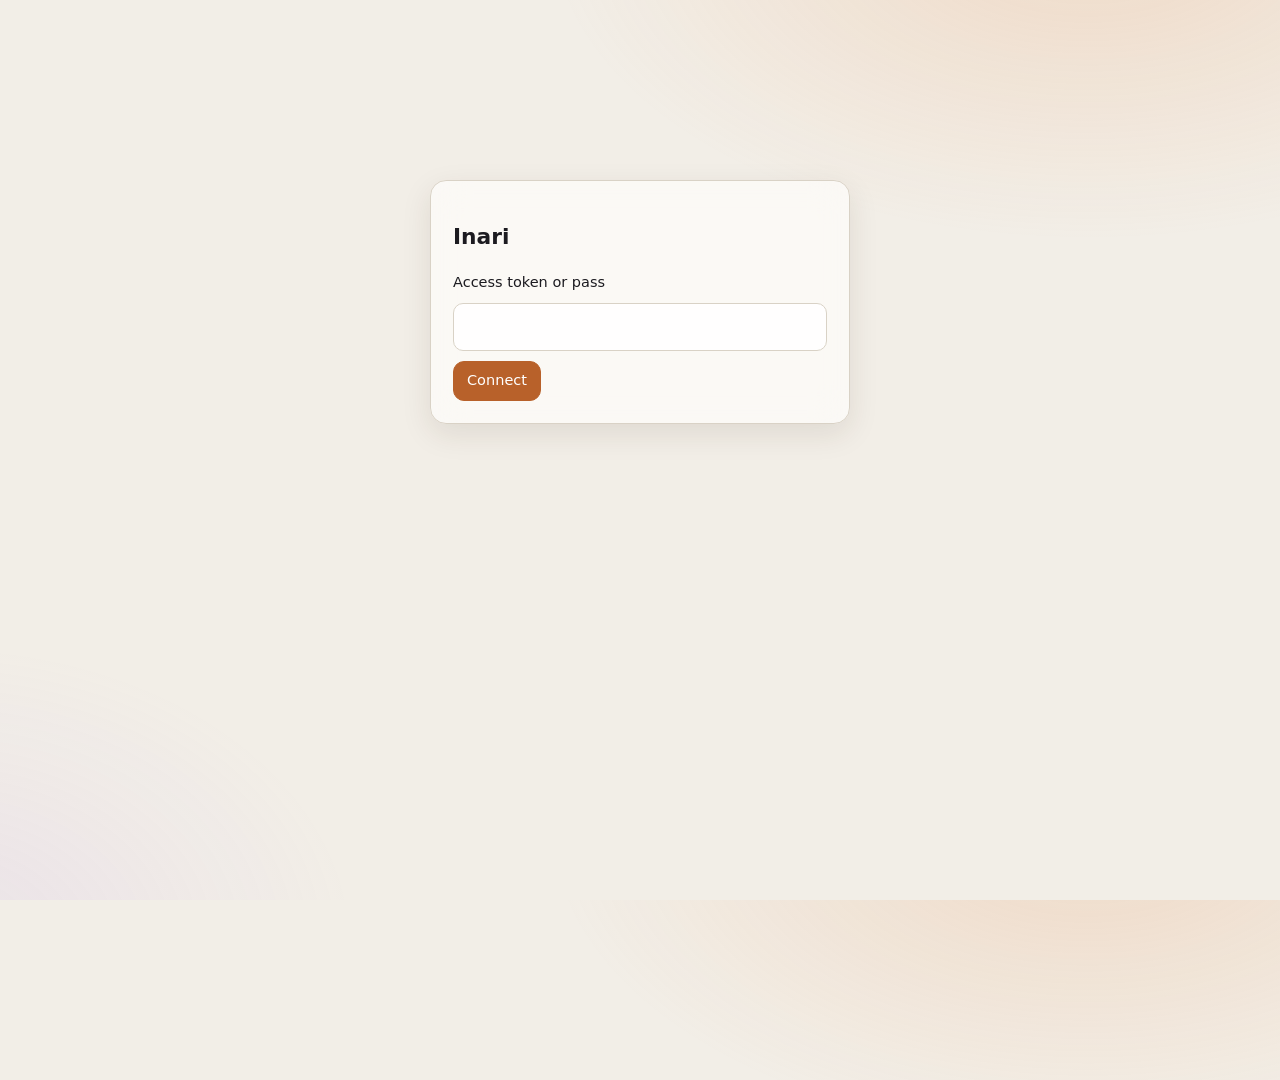
==== commit 54b6e267: "Show approvals in the thread and add an auto mode" ====
--- a/src/inari_core/web/index.html
+++ b/src/inari_core/web/index.html
@@ -104,7 +104,7 @@
 .note { display:flex; align-items:center; gap:10px; color:var(--faint); font-size:12px; margin:14px 0; } .note::before,.note::after { content:""; flex:1; height:1px; background:var(--hair); } .note b { color:var(--dim); font-weight:600; } .typing { display:inline-flex; gap:4px; padding:12px 14px; } .typing i { width:6px; height:6px; border-radius:50%; background:var(--dim); animation:pulse 1s infinite; } .typing i:nth-child(2){animation-delay:.15s} .typing i:nth-child(3){animation-delay:.3s}
 .composer { max-width:900px; margin:0 auto; width:100%; border:1px solid var(--hair); border-radius:18px; background:var(--panel-solid); box-shadow:var(--shadow); padding:10px 12px; } .composer:focus-within { border-color:var(--copper); box-shadow:0 0 0 3px var(--glow), var(--shadow); }
 .composer textarea { width:100%; border:0; background:none; resize:none; outline:none; min-height:52px; max-height:260px; line-height:1.5; } .ctools { display:flex; align-items:center; gap:8px; margin-top:6px; flex-wrap:wrap; } .ctools .sp { flex:1; }
-.chip { display:inline-flex; align-items:center; gap:7px; padding:4px 10px; border:1px solid var(--hair); border-radius:999px; background:var(--raise); cursor:pointer; font-size:13px; max-width:240px; } .chip:hover { border-color:var(--copper); } .chip span.n { overflow:hidden; text-overflow:ellipsis; white-space:nowrap; }
+.chip { display:inline-flex; align-items:center; gap:7px; padding:4px 10px; border:1px solid var(--hair); border-radius:999px; background:var(--raise); cursor:pointer; font-size:13px; max-width:240px; } #autoChip.on { border-color:var(--copper); color:var(--copper-text); background:rgba(193,98,42,.12); } #askbox { max-width:900px; margin:0 auto; padding:0 14px 14px; } #askbox .ask { margin-top:10px; } .chip:hover { border-color:var(--copper); } .chip span.n { overflow:hidden; text-overflow:ellipsis; white-space:nowrap; }
 .send { width:38px; height:38px; border-radius:50%; border:0; background:var(--copper); color:#fff; cursor:pointer; display:grid; place-items:center; } .send .i { stroke-width:2.2; } :root[data-theme=dark] .send { color:#17161a; } .send:disabled { opacity:.4; } .attached { display:flex; gap:6px; flex-wrap:wrap; margin-bottom:6px; }
 #dock { padding:10px 16px 14px; } #dock .hint { max-width:900px; margin:6px auto 0; color:var(--faint); font-size:12px; text-align:center; } #app.nosel #dock .hint { display:none; } body.bench-open #fox { opacity:0; pointer-events:none; }
 /* ---- artifacts pane (right): folds away, or takes the whole width ---- */
@@ -155,12 +155,12 @@
   <section id="main">
     <div id="passBanner" role="status" hidden></div>
     <div id="top"><button class="btn small" id="back">‹ Back</button><button class="btn icon" id="benchMobile" title="Artifacts, terminal, journal" aria-label="Artifacts" data-icon="panel"></button><h2 id="ptitle">Inari</h2><span id="pphase"></span>
-      <button class="chip" id="modelChip" hidden></button><button class="chip" id="modeChip" hidden></button><button class="btn small" id="actionsBtn" data-icon="more" hidden><span>Actions</span></button></div>
-    <div id="stage" aria-hidden="true"></div><div id="thread"><div id="msgs"></div></div>
+      <button class="chip" id="modelChip" hidden></button><button class="chip" id="modeChip" hidden></button><button class="chip" id="ctxChip" hidden></button><button class="chip" id="autoChip" hidden></button><button class="btn small" id="actionsBtn" data-icon="more" hidden><span>Actions</span></button></div>
+    <div id="stage" aria-hidden="true"></div><div id="thread"><div id="msgs"></div><div id="askbox" aria-live="polite"></div></div>
     <div id="dock"><form class="composer" id="composer"><div class="attached" id="attached"></div><textarea id="msg" rows="2" placeholder="Build anything…" aria-label="Message"></textarea>
       <div class="ctools"><button type="button" class="btn icon" id="attach" title="Attach a file" aria-label="Attach a file" data-icon="plus"></button><input type="file" id="file" multiple hidden>
         <button type="button" class="chip" id="coreChip" title="Where it runs"></button><button type="button" class="chip" id="pickModel" title="Choose the model"></button><span class="sp"></span>
-        <button type="button" class="btn icon" id="mic" title="Dictate" aria-label="Dictate" data-icon="mic" hidden></button><button class="send" type="submit" id="sendBtn" aria-label="Send" data-icon="send"></button></div></form>
+        <button type="button" class="btn icon" id="mic" title="Dictate" aria-label="Dictate" data-icon="mic" hidden></button><button class="send stop" type="button" id="stopBtn" aria-label="Stop" title="Stop" data-icon="stop" hidden></button><button class="send" type="submit" id="sendBtn" aria-label="Send" data-icon="send"></button></div></form>
       <div class="hint">Enter to send · Shift+Enter for a new line</div></div>
   </section>
   <aside id="bench"><div id="split" title="Drag to resize"></div>
@@ -177,7 +177,7 @@
   sidebar: '<rect x="3" y="4" width="18" height="16" rx="3"/><path d="M9 4v16"/>', edit: '<path d="M12 20h9"/><path d="M16.5 3.5a2.1 2.1 0 0 1 3 3L7 19l-4 1 1-4Z"/>',
   search: '<circle cx="11" cy="11" r="7"/><path d="m20 20-3.5-3.5"/>', bars: '<path d="M4 20V11M10 20V5M16 20v-6M2 20h20"/>',
   gear: '<circle cx="12" cy="12" r="3"/><path d="M19.4 15a1.7 1.7 0 0 0 .3 1.8l.1.1a2 2 0 1 1-2.8 2.8l-.1-.1a1.7 1.7 0 0 0-1.8-.3 1.7 1.7 0 0 0-1 1.5V21a2 2 0 1 1-4 0v-.1a1.7 1.7 0 0 0-1.1-1.5 1.7 1.7 0 0 0-1.8.3l-.1.1a2 2 0 1 1-2.8-2.8l.1-.1a1.7 1.7 0 0 0 .3-1.8 1.7 1.7 0 0 0-1.5-1H3a2 2 0 1 1 0-4h.1a1.7 1.7 0 0 0 1.5-1.1 1.7 1.7 0 0 0-.3-1.8l-.1-.1a2 2 0 1 1 2.8-2.8l.1.1a1.7 1.7 0 0 0 1.8.3H9a1.7 1.7 0 0 0 1-1.5V3a2 2 0 1 1 4 0v.1a1.7 1.7 0 0 0 1 1.5 1.7 1.7 0 0 0 1.8-.3l.1-.1a2 2 0 1 1 2.8 2.8l-.1.1a1.7 1.7 0 0 0-.3 1.8V9a1.7 1.7 0 0 0 1.5 1H21a2 2 0 1 1 0 4h-.1a1.7 1.7 0 0 0-1.5 1Z"/>',
-  plus: '<path d="M12 5v14M5 12h14"/>', mic: '<rect x="9" y="3" width="6" height="11" rx="3"/><path d="M5 11a7 7 0 0 0 14 0M12 18v3"/>', send: '<path d="M12 19V5M5 12l7-7 7 7"/>',
+  plus: '<path d="M12 5v14M5 12h14"/>', stop: '<rect x="6" y="6" width="12" height="12" rx="2" fill="currentColor"/>', mic: '<rect x="9" y="3" width="6" height="11" rx="3"/><path d="M5 11a7 7 0 0 0 14 0M12 18v3"/>', send: '<path d="M12 19V5M5 12l7-7 7 7"/>',
   expand: '<path d="M15 3h6v6M9 21H3v-6M21 3l-7 7M3 21l7-7"/>', fold: '<rect x="3" y="4" width="18" height="16" rx="3"/><path d="M15 4v16M8 10l2 2-2 2"/>',
   panel: '<rect x="3" y="4" width="18" height="16" rx="3"/><path d="M15 4v16"/>', chevron: '<path d="m6 9 6 6 6-6"/>', more: '<circle cx="5" cy="12" r="1"/><circle cx="12" cy="12" r="1"/><circle cx="19" cy="12" r="1"/>',
   file: '<path d="M14 3H6a2 2 0 0 0-2 2v14a2 2 0 0 0 2 2h12a2 2 0 0 0 2-2V9Z"/><path d="M14 3v6h6"/>', image: '<rect x="3" y="3" width="18" height="18" rx="2"/><circle cx="9" cy="9" r="2"/><path d="m21 15-5-5L5 21"/>',
@@ -207,7 +207,7 @@
 function family(model) { const m = String(model || "").toLowerCase(); for (const [id, re, c, g] of FAMILIES) if (new RegExp(re).test(m)) return { id, c, g }; return { id: "local", c: "#8a8494", g: "·" }; }
 // Each core may name its models (`model_labels`: [suffix, label] pairs), e.g. which GPU a slot loads on.
 function modelLabels() { return snap ? snap.nodes.flatMap((n) => (n.capabilities && n.capabilities.model_labels) || []) : []; }
-const shortModel = (m) => { let s = String(m || "").replace(/^turnstile\//, "").replace(/^[^/]+\//, ""); for (const [suf, label] of modelLabels()) if (suf && s.endsWith(suf)) { s = s.slice(0, -suf.length) + label; break; } return s || "default model"; };
+const shortModel = (m) => { let s = String(m || "").replace(/^[^/]+\//, ""); for (const [suf, label] of modelLabels()) if (suf && s.endsWith(suf)) { s = s.slice(0, -suf.length) + label; break; } return s || "default model"; };
 function badge(model, size) {
   const f = family(model), el = document.createElement("span"); el.className = "mb"; if (size) { el.style.width = el.style.height = size + "px"; }
   const hasLogo = snap && (snap.usage || []).some((u) => u.provider_id === f.id && u.logo);
@@ -308,7 +308,7 @@
 const inFlight = (mv) => mv && !["committed", "rolled_back"].includes(mv.state);
 function row(id, a, mv) {
   const el = document.createElement("div"); el.className = "row" + (selected === id ? " selected" : "") + (inFlight(mv) ? " moving" : ""); el.dataset.agent = id; el.dataset.phase = a.phase; el.dataset.node = a.node; el.tabIndex = 0;
-  el.setAttribute("aria-label", `${a.title || id}, ${LABEL[a.phase]}, on ${a.node}`); el.innerHTML = `<span class="pdot"></span><span class="t"></span>`; el.querySelector(".t").textContent = a.title || id;
+  el.setAttribute("aria-label", `${a.title || id}, ${LABEL[a.phase]}, on ${a.node}`); el.innerHTML = `<span class="pdot"></span><span class="t"></span>`; el.querySelector(".t").textContent = a.title || id; if (a.pinned) el.querySelector(".t").insertAdjacentHTML("beforebegin", '<span class="pin" title="Pinned" style="color:var(--copper);margin-right:4px">★</span>');
   const pp = a.pass && (snap.passes || []).find((x) => x.id === a.pass); if (pp) el.insertAdjacentHTML("beforeend", `<span class="ptag" title="${esc(pp.role)} pass">${esc(pp.name)}</span>`); el.title = (a.last || "") + "\n" + (a.events ?? 0) + " events · " + (a.files ?? 0) + " files";
   if (inFlight(mv)) el.insertAdjacentHTML("beforeend", `<span class="prog">→ ${esc(mv.target)} ${Math.round(Math.max(0, STEPS.indexOf(mv.state)) / 7 * 100)}%</span>`); else el.append(badge(a.model || ""), ...(ring(a.model || "") ? [ring(a.model || "")] : []));
   el.onpointerdown = (e) => startDrag(e, el, id, a.node); el.onkeydown = (e) => { if (e.key === "t" || e.key === "T") openMove(id, a.node); if (e.key === "Enter") select(id); }; return el;
@@ -323,7 +323,7 @@
     c.className = "core" + (shut[n.node_id] ? " shut" : ""); c.dataset.node = n.node_id;
     c.innerHTML = `<div class="chead"><span class="chev">${icon("chevron")}</span><span class="dot"></span><b></b><span class="pct">${Math.round(load * 100)}% · ${mine.length}</span></div><div class="bar"><i style="width:${Math.round(load * 100)}%"></i></div><div class="rows"></div>`;
     c.querySelector("b").textContent = n.node_id; c.querySelector(".chead").onclick = () => { shut[n.node_id] = !shut[n.node_id]; store.set("shut", shut); c.classList.toggle("shut"); requestAnimationFrame(drawTethers); };
-    const rows = c.querySelector(".rows"); for (const [id, a] of mine) rows.append(row(id, a, snap.moves[id]));
+    const rows = c.querySelector(".rows"); for (const [id, a] of [...mine].sort((x, y) => (y[1].pinned ? 1 : 0) - (x[1].pinned ? 1 : 0))) rows.append(row(id, a, snap.moves[id]));
     for (const mv of Object.values(snap.moves)) if (mv.target === n.node_id && mv.source !== n.node_id && mv.state !== "committed") rows.insertAdjacentHTML("beforeend", `<div class="row moving"><span class="pdot" style="background:var(--copper)"></span><span class="t">⇢ ${esc(mv.agent)}</span><span class="prog">${mv.state === "rolled_back" ? "rolled back" : esc(mv.state)}</span></div>`);
     if (!rows.children.length) rows.innerHTML = '<div class="empty-core">Drop a thread here</div>'; box.append(c);
   }
@@ -342,11 +342,26 @@
   b.innerHTML = p.role === "supervision" ? `<b>Supervised</b> — ${owner} can read these threads and answers the agents' requests.` : `<b>Shared</b> — ${owner} sees these threads and can take part.`;
   const out = document.createElement("button"); out.className = "btn small"; out.textContent = "Leave this pass"; out.onclick = () => { store.set("pass", ""); location.hash = ""; location.reload(); }; b.append(out); }
 function renderApprovals() {
-  const box = $("approvals"); box.textContent = ""; const guest = snap.ui && snap.ui.pass;
-  if (guest && guest.role === "supervision") { for (const r of snap.approvals) { const d = document.createElement("div"); d.className = "ask glass"; d.innerHTML = "<strong>Waiting for approval</strong><code></code>"; d.querySelector("code").textContent = r.command; box.append(d); } return; }
-  for (const r of snap.approvals) { const d = document.createElement("div"); d.className = "ask glass"; d.setAttribute("role", "alert"); d.innerHTML = '<strong>Approve this?</strong><code></code><div class="row2"><button class="btn">Deny</button><button class="btn go">Approve</button></div>';
-    d.querySelector("code").textContent = r.command + " · " + r.agent_id; const [no, yes] = d.querySelectorAll("button"); no.onclick = () => api("/api/approval", { request_id: r.request_id, approved: false }); yes.onclick = () => api("/api/approval", { request_id: r.request_id, approved: true }); box.append(d); }
-}
+  const box = $("approvals"), here = $("askbox"); box.textContent = ""; here.textContent = ""; const guest = snap.ui && snap.ui.pass;
+  const card = (r, wide) => { const d = document.createElement("div"); d.className = "ask glass"; d.setAttribute("role", "alert");
+    if (guest && guest.role === "supervision") { d.innerHTML = "<strong>Waiting for approval</strong><code></code>"; d.querySelector("code").textContent = r.command; return d; }
+    d.innerHTML = '<strong>The agent asks to run</strong><code></code><div class="row2"><button class="btn" data-a="no">Deny</button><button class="btn primary" data-a="yes">Allow once</button>' + (!guest && wide ? '<button class="btn" data-a="auto" title="Stop asking in this thread">Always allow here</button>' : "") + "</div>";
+    d.querySelector("code").textContent = r.command + (wide ? "" : " · " + r.agent_id);
+    const answer = (ok) => api("/api/approval", { request_id: r.request_id, approved: ok });
+    d.querySelector('[data-a="no"]').onclick = () => answer(false); d.querySelector('[data-a="yes"]').onclick = () => answer(true);
+    const al = d.querySelector('[data-a="auto"]'); if (al) al.onclick = async () => { await api("/api/auto", { agent: r.agent_id, auto: true }); answer(true); toast("Auto mode on for this thread"); };
+    return d; };
+  let fresh = false;
+  for (const r of snap.approvals) {
+    if (selected && r.agent_id === selected) { here.append(card(r, true)); fresh = true; }
+    else box.append(card(r, false)); }
+  if (fresh && !renderApprovals.seen) { const th = $("thread"); th.scrollTop = th.scrollHeight; }
+  renderApprovals.seen = fresh;
+}
+/* Auto mode: the owner lets a thread act without asking; the chip shows and flips it. Never for a pass. */
+function fillAutoChip(a) { const chip = $("autoChip"), guest = snap.ui && snap.ui.pass; chip.hidden = !a || !!guest; if (chip.hidden) return;
+  chip.classList.toggle("on", !!a.auto); chip.textContent = a.auto ? "⚡ Auto" : "Ask first"; chip.title = a.auto ? "This thread acts without asking. Click to ask again." : "The agent asks before sensitive actions. Click to let it act without asking."; }
+$("autoChip").onclick = () => { const a = snap.agents[selected]; if (!a) return; api("/api/auto", { agent: selected, auto: !a.auto }); toast(a.auto ? "The agent will ask again" : "Auto mode: the agent acts without asking"); };
 /* Harness updates, as the old sidebar badge: a download mark and the logos of what is out of date, on every core. */
 const HARNESS = { claude: ["claude", "Claude Code"], gemini: ["gemini", "Gemini CLI"], openfox: ["local", "OpenFox"] };
 function harnessName(h) { return (HARNESS[h] || [h, h])[1]; }
@@ -375,7 +390,7 @@
 function renderUsageCard() { const open = store.get("usageOpen", false); $("usageCard").hidden = !open; $("usageBtn").setAttribute("aria-expanded", String(open)); if (open) { const body = $("usageBody"); body.textContent = ""; usageRows(body); } }
 function openPop(anchor, build) { const pop = $("pop"); if (pop.classList.contains("open") && pop.dataset.for === anchor.id) { pop.classList.remove("open"); return; } pop.innerHTML = ""; build(pop); pop.dataset.for = anchor.id; const r = anchor.getBoundingClientRect(); pop.classList.add("open");
   pop.style.left = Math.max(8, Math.min(r.left, innerWidth - pop.offsetWidth - 8)) + "px"; pop.style.top = Math.max(8, r.top - pop.offsetHeight - 8 > 8 ? r.top - pop.offsetHeight - 8 : r.bottom + 8) + "px"; }
-addEventListener("pointerdown", (e) => { const pop = $("pop"); if (pop.classList.contains("open") && !pop.contains(e.target) && !e.target.closest("#gear,#pill,#modelChip,#modeChip,#pickModel,#coreChip,#actionsBtn")) pop.classList.remove("open"); });
+addEventListener("pointerdown", (e) => { const pop = $("pop"); if (pop.classList.contains("open") && !pop.contains(e.target) && !e.target.closest("#gear,#pill,#modelChip,#modeChip,#ctxChip,#autoChip,#pickModel,#coreChip,#actionsBtn")) pop.classList.remove("open"); });
 function usageRows(pop) { const items = snap.usage || [];
   if (!items.length) pop.insertAdjacentHTML("beforeend", '<div class="empty">No quota source is configured. Local models have no quota.</div>');
   for (const u of items) { const row = document.createElement("div"); row.className = "urow"; const head = document.createElement("div"); head.className = "uhead"; head.append(badge(u.provider_id, 22)); head.insertAdjacentHTML("beforeend", `<b>${esc(u.name)}</b><small>${esc(u.plan || (u.status === "unlimited" ? "no quota" : u.status))}</small>`); row.append(head);
@@ -409,12 +424,21 @@
 
 /* ---------- top bar, models, composer ---------- */
 function renderTop() {
-  const a = selected && snap.agents[selected], app = $("app"); app.classList.toggle("nosel", !a); $("ptitle").textContent = a ? (a.title || selected) : composing ? `New thread · ${pendingCore || ""}` : "Inari";
+  const a = selected && snap.agents[selected], app = $("app"); app.classList.toggle("nosel", !a); if ($("ptitle").contentEditable !== "true") $("ptitle").textContent = a ? (a.title || selected) : composing ? `New thread · ${pendingCore || ""}` : "Inari";
   $("pphase").innerHTML = a ? `<span class="state${["listening", "loading", "inference"].includes(a.phase) ? " live" : ""}" style="--c:var(--${{ inference: "copper", loading: "copper", listening: "purple", success: "ok", error: "bad" }[a.phase] || "dim"})">${LABEL[a.phase]} <small>on ${esc(a.node)}</small></span>` : "";
-  $("actionsBtn").hidden = !a; fillModeChip(a); const chip = $("modelChip"); chip.hidden = !a; if (a) fillModelChip(chip, a.model); document.body.classList.toggle("open", !!a || composing); placeFox(); drawComposer();
+  $("actionsBtn").hidden = !a; fillModeChip(a); fillCtxChip(a); fillAutoChip(a); const chip = $("modelChip"); chip.hidden = !a; if (a) fillModelChip(chip, a.model); document.body.classList.toggle("open", !!a || composing); placeFox(); drawComposer(); drawStop();
 }
 function fillModeChip(a) { const chip = $("modeChip"), modes = a ? harnessModes(a.node, a.harness) : []; chip.hidden = !modes.length; if (chip.hidden) return;
   const cur = modes.find((m) => m.id === a.mode) || modes[0]; chip.textContent = ""; const n = document.createElement("span"); n.className = "n"; n.textContent = cur.name; chip.title = cur.description || ""; chip.append(n); }
+/* How full the agent's context is, as it reports it: a ring and a percentage; the popover has the numbers. */
+function fillCtxChip(a) { const chip = $("ctxChip"), c = a && a.context; chip.hidden = !(c && c.size); if (chip.hidden) return;
+  const pct = Math.min(100, Math.round((c.used / c.size) * 100)); chip.textContent = ""; const r = document.createElement("span"); r.className = "ring"; r.style.setProperty("--p", pct); r.style.setProperty("--rc", pct > 85 ? "var(--bad)" : pct > 60 ? "var(--warn)" : "var(--copper)"); r.innerHTML = "<i></i>";
+  const n = document.createElement("span"); n.className = "n"; n.textContent = pct + "%"; chip.append(r, n); chip.title = `${c.used.toLocaleString()} of ${c.size.toLocaleString()} tokens`; }
+$("ctxChip").onclick = () => { const a = snap.agents[selected], c = a && a.context; if (!c) return; const pct = Math.min(100, Math.round((c.used / c.size) * 100));
+  openPop($("ctxChip"), (pop) => { pop.insertAdjacentHTML("beforeend", `<h3>Context</h3><div class="urow"><div class="uhead"><span>${pct}% used</span><span>${c.used.toLocaleString()} / ${c.size.toLocaleString()} tokens</span></div><div class="ubar"><i style="width:${pct}%"></i></div></div>${c.cost != null ? `<div class="empty" style="padding:6px 0">Spent this session: $${Number(c.cost).toFixed(2)}</div>` : ""}`);
+    const compact = harnessCommands(a.node, a.harness).find((x) => x.name === "compact");
+    if (compact) { const b = document.createElement("button"); b.className = "mrow"; b.textContent = "Compact the conversation (/compact)"; b.onclick = () => { $("pop").classList.remove("open"); api("/api/message", { agent: selected, text: "/compact" }); toast("Compacting…"); }; pop.append(b); }
+    else pop.insertAdjacentHTML("beforeend", `<div class="empty" style="padding:6px 0">The agent compacts by itself when the window fills.</div>`); }); };
 $("modeChip").onclick = () => { const a = snap.agents[selected]; if (!a) return; const modes = harnessModes(a.node, a.harness);
   openPop($("modeChip"), (pop) => { pop.insertAdjacentHTML("beforeend", `<h3>${esc(harnessName(a.harness))} — mode</h3><div id="mlist"></div>`); const list = pop.querySelector("#mlist");
     for (const m of modes) { const b = document.createElement("button"); b.className = "mrow" + (m.id === (a.mode || modes[0].id) ? " on" : ""); const t = document.createElement("span"); t.textContent = m.name; b.append(t);
@@ -502,7 +526,7 @@
       const path = (e.text.match(/(?:write_file|read_file|write|edit|create)[^:]*:\s*([\w./-]+\.\w+)/i) || [])[1]; if (path) { const b = document.createElement("button"); b.className = "btn small open"; b.innerHTML = icon("file") + "<span></span>"; b.lastChild.textContent = "Open " + path; b.onclick = () => openFile(path); d.append(b); } box.append(d); }
     else if (e.kind === "provider_switch") note(`Model <b>${esc(shortModel(e.text))}</b>`);
     else if (e.kind === "decision") note(esc(e.text));
-    else if (e.kind === "checkpoint") { const [why, ...rest] = e.text.split(": "); const map = { teleport: "Moved between cores", provider_error: "The model failed", harness_error: "The agent stopped", harness_timeout: "The agent took too long", model_refused: "Model not available", mode_changed: "Mode", mode_refused: "Mode not available" }; note(esc(map[why] || "Checkpoint") + (rest.length && why !== "teleport" ? ` — ${esc(rest.join(": ").slice(0, 120))}` : "")); } }
+    else if (e.kind === "checkpoint") { const [why, ...rest] = e.text.split(": "); const map = { teleport: "Moved between cores", provider_error: "The model failed", harness_error: "The agent stopped", harness_timeout: "The agent took too long", model_refused: "Model not available", mode_changed: "Mode", stopped: "Stopped", auto_approved: "Allowed automatically", mode_refused: "Mode not available" }; note(esc(map[why] || "Checkpoint") + (rest.length && why !== "teleport" ? ` — ${esc(rest.join(": ").slice(0, 120))}` : "")); } }
   if (["listening", "loading", "inference"].includes(a.phase)) box.insertAdjacentHTML("beforeend", '<div class="msg assistant typing"><i></i><i></i><i></i></div>'); if (atEnd) th.scrollTop = th.scrollHeight;
 }
 $("back").onclick = () => { selected = null; composing = false; renderTop(); drawChat(); drawBench(); if (snap) renderCores(Object.entries(snap.agents)); };
@@ -634,6 +658,15 @@
   else if (t.kind === "sleep") sleepThread(d.id, true);
   else if (t.kind === "fox") foxMenu(d.id); }
 /* A long press without moving: everything else one can do with the thread (moving it is a drag onto a core). */
+/* Rename in place: the title becomes editable; Enter keeps it, Escape leaves it. */
+function renameThread(id) { select(id).then(() => { const t = $("ptitle"); t.contentEditable = "true"; t.focus(); const r = document.createRange(); r.selectNodeContents(t); getSelection().removeAllRanges(); getSelection().addRange(r);
+  const done = (ok) => { t.onkeydown = t.onblur = null; t.contentEditable = "false"; const v = t.textContent.trim(); if (ok && v) api("/api/rename", { agent: id, title: v }); else renderTop(); };
+  t.onkeydown = (e) => { if (e.key === "Enter") { e.preventDefault(); done(true); } else if (e.key === "Escape") done(false); }; t.onblur = () => done(true); }); }
+$("ptitle").ondblclick = () => { if (selected) renameThread(selected); };
+/* Stop replaces Send while the thread works and the box is empty. */
+function drawStop() { const a = selected && snap && snap.agents[selected], busy = !!a && ["listening", "loading", "inference"].includes(a.phase), empty = !$("msg").value.trim() && !attachments.length; $("stopBtn").hidden = !(busy && empty); $("sendBtn").hidden = busy && empty; }
+$("stopBtn").onclick = () => { if (selected) { api("/api/cancel", { agent: selected }); toast("Stopping…"); } };
+$("msg").addEventListener("input", drawStop);
 function actionSheet(id) { const a = snap.agents[id]; if (!a) return; const node = snap.nodes.find((n) => n.node_id === a.node) || {};
   const opts = [["Open it, with its artifacts", () => select(id).then(() => { store.set("nobench", false); document.body.classList.add("bench-open"); layout(); })]];
   const has = (n, h) => !!(((n.capabilities || {}).harnesses || {})[h]);
@@ -642,6 +675,8 @@
   for (const p of snap.passes || []) opts.push(a.pass === p.id ? [`Stop sharing with ${p.name}`, () => shareWith(id, "")] : [`Share with ${p.name}`, () => shareWith(id, p.id)]);
   const others = Object.entries(snap.agents).filter(([o, x]) => o !== id && !x.archived);
   if (others.length) opts.push(["Merge into another thread…", () => sheet(`Merge ${a.title || id} into…`, others.map(([o, x]) => [x.title || o, () => mergeInto(o, id)]))]);
+  opts.push(["Rename…", () => renameThread(id)]);
+  opts.push([a.pinned ? "Unpin" : "Pin to the top", () => api("/api/pin", { agent: id, pinned: !a.pinned })]);
   opts.push(["Summarise it", async () => { await api("/api/message", { agent: id, text: "Summarise this thread so far in a few short lines." }); select(id); }]);
   opts.push(["Start a copy from here (fork)", () => { selected = id; forkAt = null; forkNow(); }]);
   opts.push(["Put it to sleep", () => sleepThread(id, true)]);
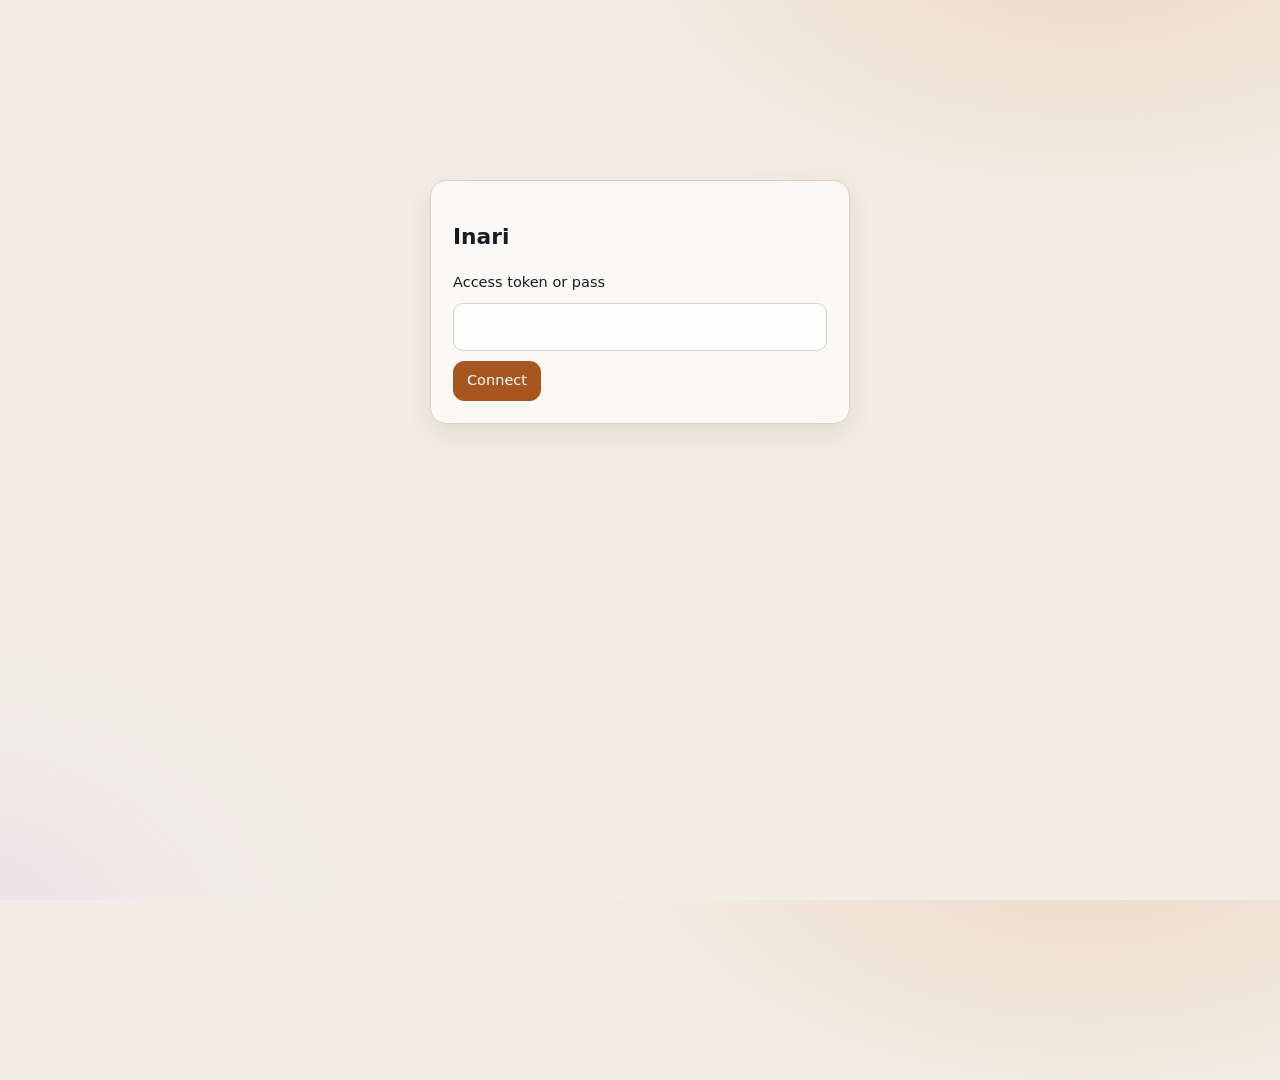
==== commit 15fac9cf: "Make the web page calmer, clearer and more accessible The thread is rebuilt off-screen and only what" ====
--- a/src/inari_core/web/index.html
+++ b/src/inari_core/web/index.html
@@ -9,18 +9,18 @@
 :root {
   color-scheme: light dark;
   --canvas:#f2eee7; --panel:rgba(255,255,255,.62); --panel-solid:#faf8f4; --raise:rgba(255,255,255,.85); --hair:#d9d2c6;
-  --ink:#1c1b20; --dim:#6b6670; --faint:#938d98; --copper:#b8612a; --copper-text:#9e4f1c; --copper-soft:rgba(184,97,42,.12);
+  --ink:#1c1b20; --dim:#5e5964; --faint:#706a76; --copper:#a85620; --copper-text:#9e4f1c; --copper-soft:rgba(184,97,42,.12);
   --ok:#4a7a59; --warn:#b8862b; --bad:#b94a4a; --purple:#7a55c9; --glow:rgba(184,97,42,.28); --shadow:0 10px 30px rgba(60,40,20,.10);
   --bg:radial-gradient(900px 520px at 85% -8%, rgba(228,138,70,.20), transparent 60%), radial-gradient(700px 500px at -5% 105%, rgba(180,142,240,.12), transparent 60%), var(--canvas);
   --mono:"IBM Plex Mono",ui-monospace,SFMono-Regular,Menlo,Consolas,monospace; --sans:"IBM Plex Sans","Inter Variable",Inter,system-ui,sans-serif;
   --side:300px; --bench:minmax(380px,42%);
 }
 :root[data-theme=dark] { color-scheme:dark; --canvas:#17161a; --panel:rgba(33,31,36,.72); --panel-solid:#211f24; --raise:rgba(43,40,48,.9); --hair:#3a3640;
-  --ink:#f3efe9; --dim:#9e9aa8; --faint:#6f6a78; --copper:#e48a46; --copper-text:#f0a05e; --copper-soft:rgba(228,138,70,.14);
+  --ink:#f3efe9; --dim:#b0acb9; --faint:#948e9d; --copper:#e48a46; --copper-text:#f0a05e; --copper-soft:rgba(228,138,70,.14);
   --ok:#5fb86b; --warn:#e3b341; --bad:#ec6a5e; --purple:#b48ef0; --glow:rgba(228,138,70,.35); --shadow:0 12px 36px rgba(0,0,0,.45);
   --bg:radial-gradient(900px 520px at 85% -8%, rgba(228,138,70,.16), transparent 60%), radial-gradient(700px 500px at -5% 105%, rgba(180,142,240,.10), transparent 60%), var(--canvas); }
 @media (prefers-color-scheme: dark) { :root:not([data-theme=light]) { color-scheme:dark; --canvas:#17161a; --panel:rgba(33,31,36,.72); --panel-solid:#211f24; --raise:rgba(43,40,48,.9); --hair:#3a3640;
-  --ink:#f3efe9; --dim:#9e9aa8; --faint:#6f6a78; --copper:#e48a46; --copper-text:#f0a05e; --copper-soft:rgba(228,138,70,.14);
+  --ink:#f3efe9; --dim:#b0acb9; --faint:#948e9d; --copper:#e48a46; --copper-text:#f0a05e; --copper-soft:rgba(228,138,70,.14);
   --ok:#5fb86b; --warn:#e3b341; --bad:#ec6a5e; --purple:#b48ef0; --glow:rgba(228,138,70,.35); --shadow:0 12px 36px rgba(0,0,0,.45);
   --bg:radial-gradient(900px 520px at 85% -8%, rgba(228,138,70,.16), transparent 60%), radial-gradient(700px 500px at -5% 105%, rgba(180,142,240,.10), transparent 60%), var(--canvas); } }
 * { box-sizing:border-box; } [hidden] { display:none !important; }
@@ -48,7 +48,7 @@
 #search { display:none; width:100%; padding:8px 10px; border-radius:10px; border:1px solid var(--hair); background:var(--raise); } #search.on { display:block; }
 #hits { position:absolute; left:10px; right:10px; z-index:45; padding:6px; display:none; } #hits button { display:block; width:100%; text-align:left; background:none; border:0; padding:7px 8px; border-radius:8px; cursor:pointer; } #hits button:hover { background:var(--copper-soft); } #hits small { color:var(--dim); display:block; }
 #cores { overflow-y:auto; overflow-x:hidden; min-height:0; display:grid; grid-auto-rows:max-content; gap:10px; align-content:start; padding-right:2px; }
-.shead { display:flex; align-items:center; } .shead .btn { margin-left:auto; width:22px; height:22px; font-size:15px; line-height:1; text-transform:none; }
+.shead { display:flex; align-items:center; } .shead .btn { margin-left:auto; width:28px; height:28px; font-size:15px; line-height:1; text-transform:none; }
 .invite { display:grid; gap:8px; } .invite code { display:block; padding:8px; border-radius:8px; background:var(--raise); border:1px solid var(--hair); font-size:12px; word-break:break-all; user-select:all; } .invite input { width:100%; }
 .sect { font-size:11.5px; letter-spacing:.06em; text-transform:uppercase; color:var(--faint); padding:0 4px; }
 .core { border:1px solid var(--hair); border-radius:12px; background:var(--raise); overflow:hidden; min-width:0; transition:box-shadow .3s,border-color .3s,opacity .2s; }
@@ -92,7 +92,7 @@
 .passform { display:grid; gap:8px; } .passform label { display:flex; gap:8px; align-items:center; } .passform input[type=text], .passform input[type=date] { width:100%; }
 #top { display:flex; align-items:center; gap:8px; padding:10px 16px; border-bottom:1px solid var(--hair); flex-wrap:wrap; min-height:56px; } #top h2 { margin:0; font-size:16px; flex:1; min-width:100px; overflow:hidden; text-overflow:ellipsis; white-space:nowrap; }
 #back, #benchMobile { display:none; } .phase { font-size:12px; color:var(--c,var(--dim)); display:inline-flex; gap:5px; align-items:center; white-space:nowrap; }
-#thread { overflow:auto; padding:18px 8px; min-height:0; scroll-behavior:smooth; } #msgs { max-width:900px; margin:0 auto; padding:0 14px; }
+#thread { overflow:auto; padding:18px 8px; min-height:0; } #msgs { max-width:900px; margin:0 auto; padding:0 14px; }
 .hero { max-width:760px; margin:9vh auto 0; text-align:center; } .hero h2 { font:600 26px/1.2 "Bricolage Grotesque",Georgia,serif; margin:0 0 6px; } .hero p { color:var(--dim); margin:0 0 18px; }
 .msg { max-width:80%; margin:10px 0; padding:11px 15px; border-radius:16px; overflow-wrap:anywhere; line-height:1.55; }
 .msg.user { margin-left:auto; background:var(--copper-soft); border:1px solid color-mix(in srgb,var(--copper) 40%,transparent); border-bottom-right-radius:5px; } .msg.assistant { background:var(--raise); border:1px solid var(--hair); border-bottom-left-radius:5px; }
@@ -132,6 +132,25 @@
   #main { grid-template-rows:auto auto auto minmax(0,1fr) auto; } #stage { display:block; grid-row:3; height:min(200px, 26vh); transition:height .26s cubic-bezier(.2,.8,.2,1); } #thread { grid-row:4; padding-bottom:calc(18px + var(--kbpad, 0px)); } #dock { grid-row:5; background:var(--canvas); transform:translateY(calc(-1 * var(--kb, 0px))); will-change:transform; }
   body.kb #stage { height:0; } }
 @media (prefers-reduced-motion:reduce) { .core,.row,#app,#side,#fox,#bench { transition:none; } .pdot,#tethers path,.typing i { animation:none !important; } #thread { scroll-behavior:auto; } }
+/* ---- rich text (chat and Markdown viewer) ---- */
+.msg p, .doc p { margin:0 0 .6em; } .msg p:last-child, .doc p:last-child { margin-bottom:0; }
+.msg ul, .msg ol, .doc ul, .doc ol { margin:.3em 0 .6em; padding-left:1.4em; } .msg li, .doc li { margin:.15em 0; }
+.msg .mh { margin:.7em 0 .3em; font-size:1.02em; line-height:1.3; } .msg h3.mh { font-size:1.12em; } .msg .mh:first-child { margin-top:0; }
+.msg blockquote, .doc blockquote { margin:.4em 0; padding:2px 12px; border-left:3px solid var(--copper); color:var(--dim); }
+.msg hr, .doc hr { border:0; border-top:1px solid var(--hair); margin:.8em 0; }
+.msg a, .doc a { color:var(--copper-text); text-decoration:underline; text-underline-offset:2px; }
+.tbl { overflow-x:auto; margin:.5em 0; } .tbl table { border-collapse:collapse; font-size:13px; } .tbl th, .tbl td { border:1px solid var(--hair); padding:5px 9px; text-align:left; vertical-align:top; } .tbl th { background:var(--copper-soft); font-weight:600; }
+.cb { position:relative; margin:8px 0; } .cb pre { margin:0 !important; padding:26px 10px 10px !important; background:rgba(127,127,127,.16); border-radius:10px; overflow:auto; font:13px var(--mono); } .cb pre code { background:none; padding:0; font:13px/1.5 var(--mono); }
+.cb .lang { position:absolute; top:6px; left:10px; font:11px var(--mono); color:var(--faint); text-transform:lowercase; }
+.cb .cpy { position:absolute; top:4px; right:4px; min-height:26px; padding:2px 9px; font-size:12px; border-radius:8px; border:1px solid var(--hair); background:var(--panel-solid); color:var(--dim); cursor:pointer; opacity:0; transition:opacity .15s; }
+.cb:hover .cpy, .cb .cpy:focus-visible, .cb .cpy.done { opacity:1; } .cb .cpy.done { color:var(--ok); border-color:var(--ok); }
+/* ---- connection state, jump to the latest message ---- */
+#offline { position:fixed; top:10px; left:50%; transform:translateX(-50%); z-index:95; padding:8px 14px; border-radius:999px; background:var(--panel-solid); border:1px solid var(--warn); color:var(--ink); font-size:13px; box-shadow:var(--shadow); display:flex; gap:10px; align-items:center; max-width:calc(100vw - 32px); }
+#offline::before { content:""; width:8px; height:8px; border-radius:50%; background:var(--warn); flex:none; animation:pulse 1.1s infinite; } #offline small { color:var(--dim); }
+#dock { position:relative; } #jump { position:absolute; left:50%; top:-46px; transform:translateX(-50%); z-index:5; border-radius:999px; box-shadow:var(--shadow); background:var(--panel-solid); }
+:focus-visible { outline:2px solid var(--copper); outline-offset:2px; }
+/* fingers need room: 44 px targets on touch screens */
+@media (pointer:coarse) { .btn.icon { width:44px; min-height:44px; } .btn.small { min-height:40px; } .shead .btn { width:40px; height:40px; } .tab { min-height:44px; } .chip { min-height:36px; } .cb .cpy { opacity:1; } }
 </style>
 </head>
 <body>
@@ -156,8 +175,8 @@
     <div id="passBanner" role="status" hidden></div>
     <div id="top"><button class="btn small" id="back">‹ Back</button><button class="btn icon" id="benchMobile" title="Artifacts, terminal, journal" aria-label="Artifacts" data-icon="panel"></button><h2 id="ptitle">Inari</h2><span id="pphase"></span>
       <button class="chip" id="modelChip" hidden></button><button class="chip" id="modeChip" hidden></button><button class="chip" id="ctxChip" hidden></button><button class="chip" id="autoChip" hidden></button><button class="btn small" id="actionsBtn" data-icon="more" hidden><span>Actions</span></button></div>
-    <div id="stage" aria-hidden="true"></div><div id="thread"><div id="msgs"></div><div id="askbox" aria-live="polite"></div></div>
-    <div id="dock"><form class="composer" id="composer"><div class="attached" id="attached"></div><textarea id="msg" rows="2" placeholder="Build anything…" aria-label="Message"></textarea>
+    <div id="stage" aria-hidden="true"></div><div id="thread"><div id="msgs" role="log" aria-live="polite" aria-relevant="additions"></div><div id="askbox" aria-live="polite"></div></div>
+    <div id="dock"><button type="button" class="btn small" id="jump" hidden>↓ New messages</button><form class="composer" id="composer"><div class="attached" id="attached"></div><textarea id="msg" rows="2" placeholder="Build anything…" aria-label="Message"></textarea>
       <div class="ctools"><button type="button" class="btn icon" id="attach" title="Attach a file" aria-label="Attach a file" data-icon="plus"></button><input type="file" id="file" multiple hidden>
         <button type="button" class="chip" id="coreChip" title="Where it runs"></button><button type="button" class="chip" id="pickModel" title="Choose the model"></button><span class="sp"></span>
         <button type="button" class="btn icon" id="mic" title="Dictate" aria-label="Dictate" data-icon="mic" hidden></button><button class="send stop" type="button" id="stopBtn" aria-label="Stop" title="Stop" data-icon="stop" hidden></button><button class="send" type="submit" id="sendBtn" aria-label="Send" data-icon="send"></button></div></form>
@@ -166,11 +185,11 @@
   <aside id="bench"><div id="split" title="Drag to resize"></div>
     <div class="tabs" role="tablist"><button class="tab on" data-tab="artifacts" role="tab">Artifacts</button><button class="tab" data-tab="terminal" role="tab">Terminal</button><button class="tab" data-tab="viewer" role="tab">Viewer</button><button class="tab" data-tab="journal" role="tab">Journal</button><span class="sp"></span>
       <button class="btn icon" id="wbmax" title="Give the artifacts all the room" aria-label="Expand" data-icon="expand"></button><button class="btn icon" id="benchClose" title="Fold this pane away" aria-label="Fold" data-icon="fold"></button></div>
-    <div id="bbody"></div></aside>
+    <div id="bbody" role="tabpanel"></div></aside>
 </div>
 <svg id="tethers" aria-hidden="true"></svg>
 <div id="sheet" class="glass" role="dialog" aria-modal="true"><h2 id="sheetTitle"></h2><div class="opts" id="sheetOpts"></div></div>
-<div id="pop" class="pop glass"></div><div id="toast" class="glass" role="status" aria-live="assertive"></div>
+<div id="pop" class="pop glass"></div><div id="toast" class="glass" role="status" aria-live="polite"></div><div id="offline" role="status" hidden></div>
 <script>
 "use strict";
 const PATHS = {
@@ -198,6 +217,7 @@
 let pass = new URLSearchParams(location.hash.slice(1)).get("pass") || store.get("pass", "");
 const authQuery = () => (pass ? "pass=" + encodeURIComponent(pass) : token ? "token=" + encodeURIComponent(token) : "");
 const PAGE = "__INARI_PAGE__"; // replaced by the core with the version of this page
+let stream = null, lastSnapAt = 0, offlineTick = null, pendingDraft = null;
 let snap = null, selected = null, tab = "artifacts", events = [], files = null, viewing = null, forkAt = null, drag = null, termHist = [], termPos = 0, pendingModel = "", pendingCore = "", attachments = [];
 const loadHist = {}, shut = store.get("shut", {}), feed = [], seen = new Set(); let firstSnap = true, tlStamp = 0, tlBusy = false, lastFiles = "";
 
@@ -225,7 +245,15 @@
 function harnessCommands(node, h) { const n = snap.nodes.find((x) => x.node_id === node); return ((n && n.capabilities && n.capabilities.harness_commands) || {})[h] || []; }
 function nodeModels(node) { const n = snap.nodes.find((x) => x.node_id === node), hide = (n && n.capabilities && n.capabilities.model_hidden) || []; return ((n && n.capabilities && n.capabilities.models) || []).filter((m) => !hide.some((suf) => suf && m.endsWith(suf))); }
 
-function api(path, body) { const headers = { "Content-Type": "application/json" }; if (pass) headers["X-Inari-Pass"] = pass; else if (token) headers.Authorization = "Bearer " + token; return fetch(path, { method: body ? "POST" : "GET", headers, body: body ? JSON.stringify(body) : undefined }).then((r) => r.json()); }
+// Every call answers an object: the reply, or {error} after telling the person what went wrong.
+async function api(path, body) { const headers = { "Content-Type": "application/json" }; if (pass) headers["X-Inari-Pass"] = pass; else if (token) headers.Authorization = "Bearer " + token;
+  let r; try { r = await fetch(path, { method: body ? "POST" : "GET", headers, body: body ? JSON.stringify(body) : undefined }); } catch (e) { toast("The core cannot be reached. Check the connection and try again."); return { error: "offline" }; }
+  const data = await r.json().catch(() => ({}));
+  if (r.status === 401) showLogin(pass ? "This pass is no longer valid." : "The core refused this access token. Enter it again.");
+  else if (!r.ok) toast(data.error ? "The core says: " + data.error : `The core answered with an error (${r.status}).`);
+  return r.ok ? data : { ...data, error: data.error || String(r.status) }; }
+function showLogin(why) { if (stream) { stream.close(); stream = null; } sessionStorage.removeItem("inari-token"); if (pass) store.set("pass", ""); token = ""; pass = "";
+  $("loginWhy").textContent = why || ""; $("app").hidden = true; $("offline").hidden = true; $("login").hidden = false; $("tokenInput").value = ""; $("tokenInput").focus(); }
 function toast(t) { const e = $("toast"); e.textContent = t; e.style.display = "block"; clearTimeout(toast.h); toast.h = setTimeout(() => (e.style.display = "none"), 4200); }
 function log(text, tone) { feed.unshift({ t: new Date(), text, tone: tone || "" }); feed.length = Math.min(feed.length, 30); }
 function theme(v) { if (v === "auto") document.documentElement.removeAttribute("data-theme"); else document.documentElement.setAttribute("data-theme", v); store.set("theme", v); }
@@ -238,10 +266,23 @@
   else if (!token) { const ok = await fetch("/api/search?q=").then((r) => r.ok).catch(() => false); if (!ok) { $("login").hidden = false; return; } }
   else sessionStorage.setItem("inari-token", token);
   history.replaceState(null, "", location.pathname); $("login").hidden = true; $("app").hidden = false; layout();
-  const q = authQuery(), es = new EventSource(q ? "/events?" + q : "/events");
-  es.onmessage = (e) => { snap = JSON.parse(e.data); render(); }; es.onerror = () => { $("stats").textContent = "offline"; $("app").style.opacity = ".6"; }; es.onopen = () => ($("app").style.opacity = "1");
-}
+  openStream(); restoreDraft();
+}
+function openStream() { const q = authQuery(), es = (stream = new EventSource(q ? "/events?" + q : "/events"));
+  es.onmessage = (e) => { snap = JSON.parse(e.data); lastSnapAt = Date.now(); online(true); render(); };
+  es.onopen = () => online(true);
+  es.onerror = () => { online(false); if (es.readyState === EventSource.CLOSED && stream === es) setTimeout(async () => { if (stream !== es) return; await api("/api/whoami"); if (stream === es) openStream(); /* a refused access has shown the login instead */ }, 3000); };
+}
+function online(ok) { const bar = $("offline"); $("app").style.opacity = ok ? "1" : ".75"; clearInterval(offlineTick);
+  if (ok) { bar.hidden = true; return; }
+  const say = () => { const s = lastSnapAt ? Math.round((Date.now() - lastSnapAt) / 1000) : 0, age = !lastSnapAt ? "" : s < 60 ? `${s} s` : `${Math.round(s / 60)} min`;
+    bar.innerHTML = "<span>Connection to the core lost — reconnecting…</span>" + (age ? `<small>last update ${age} ago</small>` : ""); };
+  say(); bar.hidden = false; offlineTick = setInterval(say, 5000); }
+/* A draft survives the page reloading itself for a new version. */
+function saveDraft() { try { sessionStorage.setItem("inari-draft", JSON.stringify({ agent: selected, text: $("msg").value })); } catch (e) {} }
+function restoreDraft() { try { pendingDraft = JSON.parse(sessionStorage.getItem("inari-draft")); sessionStorage.removeItem("inari-draft"); } catch (e) { pendingDraft = null; } if (pendingDraft && pendingDraft.text) $("msg").value = pendingDraft.text; }
 // One field for both: a pass if the core knows it as one, the owner's token otherwise.
+$("tokenInput").onkeydown = (e) => { if (e.key === "Enter") $("tokenGo").click(); };
 $("tokenGo").onclick = async () => { const v = $("tokenInput").value.trim(); if (!v) return;
   const asPass = await fetch("/api/whoami", { headers: { "X-Inari-Pass": v } }).then((r) => r.ok).catch(() => false);
   if (asPass) { pass = v; token = ""; } else { token = v; pass = ""; } connect(); };
@@ -296,7 +337,8 @@
   firstSnap = false;
 }
 function render() {
-  if (snap.ui && snap.ui.page && PAGE !== "__INARI_" + "PAGE__" && snap.ui.page !== PAGE) { location.reload(); return; } // a newer page is served
+  if (snap.ui && snap.ui.page && PAGE !== "__INARI_" + "PAGE__" && snap.ui.page !== PAGE) { saveDraft(); location.reload(); return; } // a newer page is served
+  if (pendingDraft) { const d = pendingDraft; pendingDraft = null; if (d.agent && snap.agents[d.agent] && !selected) { const text = $("msg").value; select(d.agent).then(() => { if (!$("msg").value) $("msg").value = text; }); } }
   absorb(); $("brandfoot").textContent = (snap.ui && snap.ui.footer) || ""; $("brandName").textContent = (snap.ui && snap.ui.brand) || ""; renderPassBanner(); if (!$("fox").classList.contains("shown")) placeFox();
   for (const n of snap.nodes) { const h = (loadHist[n.node_id] = loadHist[n.node_id] || []); h.push((snap.load[n.node_id] || {}).gpu || 0); if (h.length > 40) h.shift(); }
   const agents = Object.entries(snap.agents), busy = agents.filter(([, a]) => a.phase !== "idle").length;
@@ -342,12 +384,13 @@
   b.innerHTML = p.role === "supervision" ? `<b>Supervised</b> — ${owner} can read these threads and answers the agents' requests.` : `<b>Shared</b> — ${owner} sees these threads and can take part.`;
   const out = document.createElement("button"); out.className = "btn small"; out.textContent = "Leave this pass"; out.onclick = () => { store.set("pass", ""); location.hash = ""; location.reload(); }; b.append(out); }
 function renderApprovals() {
+  const sig = selected + "|" + snap.approvals.map((r) => r.request_id).join(","); if (sig === renderApprovals.sig) return; renderApprovals.sig = sig;
   const box = $("approvals"), here = $("askbox"); box.textContent = ""; here.textContent = ""; const guest = snap.ui && snap.ui.pass;
   const card = (r, wide) => { const d = document.createElement("div"); d.className = "ask glass"; d.setAttribute("role", "alert");
     if (guest && guest.role === "supervision") { d.innerHTML = "<strong>Waiting for approval</strong><code></code>"; d.querySelector("code").textContent = r.command; return d; }
     d.innerHTML = '<strong>The agent asks to run</strong><code></code><div class="row2"><button class="btn" data-a="no">Deny</button><button class="btn primary" data-a="yes">Allow once</button>' + (!guest && wide ? '<button class="btn" data-a="auto" title="Stop asking in this thread">Always allow here</button>' : "") + "</div>";
     d.querySelector("code").textContent = r.command + (wide ? "" : " · " + r.agent_id);
-    const answer = (ok) => api("/api/approval", { request_id: r.request_id, approved: ok });
+    const answer = (ok) => { d.querySelectorAll("button").forEach((b) => (b.disabled = true)); d.style.opacity = ".6"; return api("/api/approval", { request_id: r.request_id, approved: ok }); };
     d.querySelector('[data-a="no"]').onclick = () => answer(false); d.querySelector('[data-a="yes"]').onclick = () => answer(true);
     const al = d.querySelector('[data-a="auto"]'); if (al) al.onclick = async () => { await api("/api/auto", { agent: r.agent_id, auto: true }); answer(true); toast("Auto mode on for this thread"); };
     return d; };
@@ -509,26 +552,72 @@
 /* ---------- conversation ---------- */
 async function select(id) { selected = id; forkAt = null; viewing = null; files = null; events = []; tlStamp = 0; lastFiles = ""; renderTop(); drawChat(); drawBench(); await refreshDetail(); if (snap) renderCores(Object.entries(snap.agents)); $("msg").focus(); }
 async function refreshDetail() { if (!selected || tlBusy) return; tlBusy = true; tlStamp = Date.now(); try { events = (await api(`/api/agent/${encodeURIComponent(selected)}/timeline`)).events || []; const a = snap.agents[selected] || {}, sig = a.files + ":" + a.events; if (!files || sig !== lastFiles) { files = (await api(`/api/agent/${encodeURIComponent(selected)}/files`)).files || []; lastFiles = sig; } drawChat(); drawBench(true); } finally { tlBusy = false; } }
-function md(text) { text = String(text).replace(/\n{3,}/g, "\n\n").trim(); const inline = (s) => esc(s).replace(/`([^`]+)`/g, "<code>$1</code>").replace(/\*\*([^*]+)\*\*/g, "<b>$1</b>").replace(/\n/g, "<br>"); return String(text).split("```").map((p, i) => i % 2 ? `<pre>${esc(p.replace(/^\w*\n/, ""))}</pre>` : inline(p)).join(""); }
+/* Markdown, the subset models write: headings, lists, quotes, tables, rules, links, code. Everything is
+   escaped first; only http(s) links become anchors. One renderer for the chat and the viewer. */
+const LINK = 'target="_blank" rel="noopener noreferrer"';
+function inlineMd(s) {
+  return esc(s).replace(/`([^`]+)`/g, "<code>$1</code>").replace(/\*\*([^*]+)\*\*/g, "<b>$1</b>").replace(/(^|[^*\w])\*(\S(?:[^*\n]*\S)?)\*(?![*\w])/g, "$1<i>$2</i>")
+    .replace(/\[([^\]]+)\]\((https?:\/\/[^\s)]+)\)/g, `<a href="$2" ${LINK}>$1</a>`).replace(/(^|[\s(])(https?:\/\/[^\s<)]+[^\s<).,;:!?])/g, `$1<a href="$2" ${LINK}>$2</a>`);
+}
+function mdBlocks(src) {
+  const lines = src.split("\n"), out = []; let para = [], list = null, quote = [];
+  const flush = () => { if (para.length) out.push("<p>" + para.map(inlineMd).join("<br>") + "</p>"); para = [];
+    if (list) out.push(`<${list.t}>` + list.items.map((x) => `<li>${inlineMd(x)}</li>`).join("") + `</${list.t}>`); list = null;
+    if (quote.length) out.push(`<blockquote>${mdBlocks(quote.join("\n"))}</blockquote>`); quote = []; };
+  const cells = (l) => l.trim().replace(/^\||\|$/g, "").split("|").map((c) => c.trim());
+  for (let i = 0; i < lines.length; i++) { const l = lines[i]; let m;
+    if (!l.trim()) { flush(); continue; }
+    if ((m = l.match(/^>\s?(.*)$/))) { if (para.length || list) flush(); quote.push(m[1]); continue; } else if (quote.length) flush();
+    if ((m = l.match(/^(#{1,4})\s+(.*)$/))) { flush(); const h = m[1].length + 2; out.push(`<h${h} class="mh">${inlineMd(m[2])}</h${h}>`); continue; }
+    if (/^\s*([-*_])(\s*\1){2,}\s*$/.test(l)) { flush(); out.push("<hr>"); continue; }
+    if (/^\s*\|.*\|\s*$/.test(l) && /^\s*\|?\s*:?-{3,}/.test(lines[i + 1] || "")) { flush(); const head = cells(l), rows = []; i += 2;
+      while (i < lines.length && /^\s*\|.*\|\s*$/.test(lines[i])) rows.push(cells(lines[i++])); i--;
+      out.push(`<div class="tbl"><table><thead><tr>${head.map((c) => `<th>${inlineMd(c)}</th>`).join("")}</tr></thead><tbody>${rows.map((r) => `<tr>${r.map((c) => `<td>${inlineMd(c)}</td>`).join("")}</tr>`).join("")}</tbody></table></div>`); continue; }
+    if ((m = l.match(/^\s*(?:([-*+])|(\d+)[.)])\s+(.*)$/))) { const t = m[1] ? "ul" : "ol"; if (para.length) flush(); if (list && list.t !== t) flush(); list = list || { t, items: [] }; list.items.push(m[3]); continue; }
+    if (list && /^\s{2,}\S/.test(l)) { list.items[list.items.length - 1] += " " + l.trim(); continue; }
+    if (list) flush(); para.push(l); }
+  flush(); return out.join("");
+}
+function md(text) { return String(text).replace(/\r\n?/g, "\n").trim().split("```").map((p, i) => { if (!(i % 2)) return mdBlocks(p);
+  const lang = (p.match(/^([\w+#.-]*)\n/) || [])[1] || "", code = p.replace(/^[\w+#.-]*\n/, "").replace(/\n$/, "");
+  return `<div class="cb">${lang ? `<span class="lang">${esc(lang)}</span>` : ""}<pre><code>${esc(code)}</code></pre><button type="button" class="cpy" aria-label="Copy the code">Copy</button></div>`; }).join(""); }
+/* Copy buttons on code blocks, wherever they are rendered. */
+document.addEventListener("click", async (e) => { const b = e.target.closest(".cb .cpy"); if (!b) return; const text = b.parentElement.querySelector("code").textContent;
+  try { await navigator.clipboard.writeText(text); } catch (err) { const t = document.createElement("textarea"); t.value = text; document.body.append(t); t.select(); document.execCommand("copy"); t.remove(); }
+  b.textContent = "Copied"; b.classList.add("done"); setTimeout(() => { b.textContent = "Copy"; b.classList.remove("done"); }, 1400); });
+/* The thread is rebuilt off-screen, then only what changed is swapped in: an open tool call stays open,
+   a selection stays selected, and a screen reader hears only the new messages. */
+function reconcile(box, out) {
+  const next = [...out.children];
+  next.forEach((n, i) => { const cur = box.children[i];
+    if (cur && (n.dataset.k ? cur.dataset.k === n.dataset.k && cur.dataset.s === n.dataset.s : !cur.dataset.k && cur.outerHTML === n.outerHTML)) return;
+    if (cur && cur.dataset.k && cur.dataset.k === n.dataset.k && cur.open) n.open = true;
+    if (cur) box.replaceChild(n, cur); else box.append(n); });
+  while (box.children.length > next.length) box.lastElementChild.remove();
+}
 function drawChat() {
-  const box = $("msgs"), th = $("thread"), atEnd = th.scrollHeight - th.scrollTop - th.clientHeight < 90; box.textContent = "";
-  if (!selected) { box.innerHTML = '<div class="hero"><h2>What should we build?</h2><p>Pick a thread on the left, or describe a task below. It runs on the core you choose and can move to another one at any time.</p></div>'; return; }
+  const shown = $("msgs"), th = $("thread"), atEnd = th.scrollHeight - th.scrollTop - th.clientHeight < 90, before = shown.children.length, box = document.createElement("div"), fresh = drawChat.thread !== selected; drawChat.thread = events.length ? selected : null;
+  if (!selected) { shown.textContent = ""; shown.innerHTML = '<div class="hero"><h2>What should we build?</h2><p>Pick a thread on the left, or describe a task below. It runs on the core you choose and can move to another one at any time.</p></div>'; $("jump").hidden = true; return; }
   const a = snap.agents[selected] || {};
   if (!events.filter((e) => e.kind !== "system" && e.kind !== "provider_switch").length) { box.innerHTML = '<div class="hero"><h2>What should this agent do?</h2><p>It works in its own sandboxed workspace. Anything it creates appears under Artifacts.</p></div>'; }
   let lastNote = "";
   const note = (html) => { if (html === lastNote) return; lastNote = html; box.insertAdjacentHTML("beforeend", `<div class="note">${html}</div>`); };
   for (let i = 0; i < events.length; i++) { const e = events[i];
-    if (e.kind === "user_message" || e.kind === "assistant_message") { lastNote = ""; const d = document.createElement("div"); d.className = "msg " + (e.kind === "user_message" ? "user" : "assistant"); d.dataset.event = e.id; d.innerHTML = md(e.text); box.append(d); }
+    if (e.kind === "user_message" || e.kind === "assistant_message") { lastNote = ""; const d = document.createElement("div"); d.className = "msg " + (e.kind === "user_message" ? "user" : "assistant"); d.dataset.event = d.dataset.k = e.id; d.innerHTML = md(e.text); box.append(d); }
     else if (e.kind === "tool_call") { lastNote = ""; const r = events[i + 1] && events[i + 1].kind === "tool_result" ? events[++i] : null, err = r && /^(denied|\w+Error)/.test(r.text);
-      const d = document.createElement("details"); d.className = "tool" + (err ? " err" : ""); const shell = /^(\$ |bash|execute|shell|run)/.test(e.text);
+      const d = document.createElement("details"); d.className = "tool" + (err ? " err" : ""); d.dataset.k = e.id; d.dataset.s = r ? r.id : ""; const shell = /^(\$ |bash|execute|shell|run)/.test(e.text);
       d.innerHTML = `<summary>${icon(shell ? "terminal" : "tool")}<span class="tn"></span><span class="ts">${r ? (err ? "failed" : "done") : "running…"}</span><span class="cv">${icon("chevron")}</span></summary><pre></pre>`;
       d.querySelector(".tn").textContent = e.text; d.querySelector("pre").textContent = r ? r.text : "running…";
       const path = (e.text.match(/(?:write_file|read_file|write|edit|create)[^:]*:\s*([\w./-]+\.\w+)/i) || [])[1]; if (path) { const b = document.createElement("button"); b.className = "btn small open"; b.innerHTML = icon("file") + "<span></span>"; b.lastChild.textContent = "Open " + path; b.onclick = () => openFile(path); d.append(b); } box.append(d); }
     else if (e.kind === "provider_switch") note(`Model <b>${esc(shortModel(e.text))}</b>`);
     else if (e.kind === "decision") note(esc(e.text));
     else if (e.kind === "checkpoint") { const [why, ...rest] = e.text.split(": "); const map = { teleport: "Moved between cores", provider_error: "The model failed", harness_error: "The agent stopped", harness_timeout: "The agent took too long", model_refused: "Model not available", mode_changed: "Mode", stopped: "Stopped", auto_approved: "Allowed automatically", mode_refused: "Mode not available" }; note(esc(map[why] || "Checkpoint") + (rest.length && why !== "teleport" ? ` — ${esc(rest.join(": ").slice(0, 120))}` : "")); } }
-  if (["listening", "loading", "inference"].includes(a.phase)) box.insertAdjacentHTML("beforeend", '<div class="msg assistant typing"><i></i><i></i><i></i></div>'); if (atEnd) th.scrollTop = th.scrollHeight;
-}
+  if (["listening", "loading", "inference"].includes(a.phase)) box.insertAdjacentHTML("beforeend", '<div class="msg assistant typing" aria-label="The agent is working"><i></i><i></i><i></i></div>');
+  if (fresh) { shown.setAttribute("aria-live", "off"); setTimeout(() => shown.setAttribute("aria-live", "polite"), 600); } /* a thread just opened is not read aloud whole */
+  reconcile(shown, box); if (atEnd || fresh) { th.scrollTop = th.scrollHeight; $("jump").hidden = true; } else if (shown.children.length > before) $("jump").hidden = false;
+}
+$("jump").onclick = () => { const th = $("thread"); th.scrollTo({ top: th.scrollHeight, behavior: matchMedia("(prefers-reduced-motion: reduce)").matches ? "auto" : "smooth" }); $("jump").hidden = true; };
+$("thread").addEventListener("scroll", () => { const th = $("thread"); if (th.scrollHeight - th.scrollTop - th.clientHeight < 90) $("jump").hidden = true; }, { passive: true });
 $("back").onclick = () => { selected = null; composing = false; renderTop(); drawChat(); drawBench(); if (snap) renderCores(Object.entries(snap.agents)); };
 $("newThread").onclick = () => newThreadOn(pendingCore || (snap && snap.ui && snap.ui.self) || "");
 /* A new thread on a given core: the composer opens (on a phone too, where the page only shows with a thread), aimed at it. */
@@ -543,21 +632,21 @@
   coreHold = { t: setTimeout(() => { stop(); swallowUntil = Date.now() + 600; newThreadOn(node); }, 550) };
   addEventListener("pointerup", stop); addEventListener("pointercancel", stop); addEventListener("pointermove", far); });
 $("searchBtn").onclick = () => { $("search").classList.toggle("on"); $("search").focus(); };
-async function forkNow() { await api("/api/fork", { agent: selected, new_thread: selected + "-fork-" + (Date.now() % 10000), upto: forkAt }); toast(`Forking ${selected}${forkAt ? " at the chosen event" : ""}…`); }
+async function forkNow() { await api("/api/fork", { agent: selected, new_thread: selected + "-fork-" + Math.random().toString(36).slice(2, 8), upto: forkAt }); toast(`Forking ${selected}${forkAt ? " at the chosen event" : ""}…`); }
 function doMerge() { const me = snap.agents[selected], others = Object.entries(snap.agents).filter(([id, a]) => id !== selected && a.node === me.node); sheet(`Merge which thread into ${selected}?`, others.map(([id]) => [id, () => api("/api/merge", { target: selected, source: id })]), others.length ? "Both threads must run on the same core." : "No other thread on this core."); }
 $("actionsBtn").onclick = () => openPop($("actionsBtn"), (pop) => { const a = snap.agents[selected]; pop.insertAdjacentHTML("beforeend", "<h3>Thread</h3>"); for (const [ic, label, fn] of [["move", "Move to another core…", () => openMove(selected, a.node)], ["fork", forkAt ? "Fork from the chosen event" : "Fork this thread", forkNow], ["merge", "Merge another thread into this one…", doMerge]]) { const b = document.createElement("button"); b.className = "mrow"; b.innerHTML = icon(ic) + "<span></span>"; b.lastChild.textContent = label; b.onclick = () => { $("pop").classList.remove("open"); fn(); }; pop.append(b); } });
 
 /* ---------- artifacts pane ---------- */
 const KIND = { md: "doc", txt: "doc", py: "code", js: "code", ts: "code", json: "code", html: "code", css: "code", sh: "code", rs: "code", go: "code", png: "image", jpg: "image", jpeg: "image", gif: "image", svg: "image", webp: "image" }, MIME = { png: "image/png", jpg: "image/jpeg", jpeg: "image/jpeg", gif: "image/gif", webp: "image/webp", svg: "image/svg+xml" }, ext = (p) => (p.split(".").pop() || "").toLowerCase();
-document.querySelectorAll(".tab").forEach((t) => (t.onclick = () => { tab = t.dataset.tab; drawBench(); })); function setTab(n) { tab = n; drawBench(); }
+document.querySelectorAll(".tab").forEach((t) => { t.onclick = () => { tab = t.dataset.tab; drawBench(); };
+  t.onkeydown = (e) => { const all = [...document.querySelectorAll(".tab")].filter((x) => getComputedStyle(x).display !== "none"), i = all.indexOf(t), d = e.key === "ArrowRight" ? 1 : e.key === "ArrowLeft" ? -1 : 0; if (!d) return; e.preventDefault(); const n = all[(i + d + all.length) % all.length]; n.focus(); n.click(); }; }); function setTab(n) { tab = n; drawBench(); }
 async function openFile(path) { if (!selected) return; viewing = { path, ...(await api(`/api/agent/${encodeURIComponent(selected)}/file?path=${encodeURIComponent(path)}`)) }; store.set("nobench", false); layout(); document.body.classList.add("bench-open"); setTab("viewer"); }
-function renderMarkdown(src) { return String(src).split("```").map((p, i) => i % 2 ? `<pre class="code">${p.replace(/^\w*\n/, "").split("\n").map((l) => `<span class="l">${esc(l)}</span>`).join("")}</pre>` : esc(p).replace(/^### (.*)$/gm, "<h3>$1</h3>").replace(/^## (.*)$/gm, "<h2>$1</h2>").replace(/^# (.*)$/gm, "<h1>$1</h1>").replace(/^[-*] (.*)$/gm, "• $1").replace(/\*\*([^*]+)\*\*/g, "<b>$1</b>").replace(/`([^`]+)`/g, "<code>$1</code>").replace(/\n/g, "<br>")).join(""); }
 function viewer(body) {
   if (!viewing) { body.innerHTML = '<p class="empty">Open a file from Artifacts, or from a tool call in the conversation, to see it here.</p>'; return; } const v = viewing, x = ext(v.path);
   body.innerHTML = '<div class="vhead"><h3></h3><button class="btn small" id="vcopy">Copy</button><button class="btn small" id="vdl">Download</button></div><div class="viewer"></div>'; body.querySelector("h3").textContent = `${v.path} · ${v.size} B`; const out = body.querySelector(".viewer");
   if (v.binary && MIME[x] && v.b64) out.innerHTML = `<img alt="${esc(v.path)}" src="data:${MIME[x]};base64,${v.b64}">`; else if (v.binary) out.innerHTML = '<p class="empty">Binary file — download it to open.</p>';
   else if (x === "svg") out.innerHTML = `<img alt="${esc(v.path)}" src="data:image/svg+xml;base64,${btoa(unescape(encodeURIComponent(v.text)))}">`; else if (x === "html" || x === "htm") { out.innerHTML = '<iframe class="preview" sandbox="" title="Preview"></iframe>'; out.querySelector("iframe").srcdoc = v.text; }
-  else if (x === "md") out.innerHTML = `<div class="doc">${renderMarkdown(v.text)}</div>`; else { let t = v.text; if (x === "json") { try { t = JSON.stringify(JSON.parse(t), null, 2); } catch (e) {} } out.innerHTML = `<pre class="code">${t.split("\n").map((l) => `<span class="l">${esc(l)}</span>`).join("")}</pre>`; }
+  else if (x === "md") out.innerHTML = `<div class="doc">${md(v.text)}</div>`; else { let t = v.text; if (x === "json") { try { t = JSON.stringify(JSON.parse(t), null, 2); } catch (e) {} } out.innerHTML = `<pre class="code">${t.split("\n").map((l) => `<span class="l">${esc(l)}</span>`).join("")}</pre>`; }
   $("vcopy").onclick = () => navigator.clipboard && navigator.clipboard.writeText(v.text || "").then(() => toast("Copied")); $("vdl").onclick = () => { const blob = v.b64 ? new Blob([Uint8Array.from(atob(v.b64), (c) => c.charCodeAt(0))]) : new Blob([v.text]), u = URL.createObjectURL(blob), a = document.createElement("a"); a.href = u; a.download = v.path.split("/").pop(); a.click(); URL.revokeObjectURL(u); };
 }
 function terminalLines() { const out = []; for (let i = 0; i < events.length; i++) { const e = events[i]; if (e.kind !== "tool_call") continue; const r = events[i + 1] && events[i + 1].kind === "tool_result" ? events[i + 1] : null;
@@ -570,7 +659,7 @@
   inp.onkeydown = (e) => { if (e.key === "ArrowUp" && termPos > 0) { inp.value = termHist[--termPos]; e.preventDefault(); } else if (e.key === "ArrowDown") inp.value = termHist[++termPos] || ""; };
 }
 function drawBench(soft) {
-  document.querySelectorAll(".tab").forEach((t) => t.classList.toggle("on", t.dataset.tab === tab)); const body = $("bbody"); if (soft && tab === "terminal" && document.activeElement && document.activeElement.id === "terminput") return;
+  document.querySelectorAll(".tab").forEach((t) => { const on = t.dataset.tab === tab; t.classList.toggle("on", on); t.setAttribute("aria-selected", on); t.tabIndex = on ? 0 : -1; }); const body = $("bbody"); body.setAttribute("aria-label", tab); if (soft && tab === "terminal" && document.activeElement && document.activeElement.id === "terminput") return;
   const keep = body.scrollTop; body.textContent = ""; body.style.padding = ""; if (!selected) { body.innerHTML = '<p class="empty">Select a thread to see its files, run commands, view results and read its journal.</p>'; return; }
   if (tab === "artifacts") { const hidden = !store.get("showgit", false); const shown = files ? files.filter((f) => !hidden || !f.path.startsWith(".git/")) : files; if (!files) { body.innerHTML = '<p class="empty">Loading…</p>'; return; } if (!shown.length) { body.innerHTML = '<p class="empty">No files yet. Ask the agent to create something — its workspace travels with it when you move it.</p>'; return; } body.insertAdjacentHTML("beforeend", `<label class="empty" style="display:flex;gap:6px;align-items:center;margin-bottom:6px"><input type="checkbox" id="showgit" ${hidden ? "" : "checked"}> show .git (${files.length - files.filter((f) => !f.path.startsWith(".git/")).length} files)</label><div class="files"></div>`); $("showgit").onchange = (e) => { store.set("showgit", e.target.checked); drawBench(); };
     for (const f of shown) { const b = document.createElement("button"); b.innerHTML = `<span class="ic">${icon(KIND[ext(f.path)] || "file")}</span><span></span><small></small>`; b.children[1].textContent = f.path; b.children[2].textContent = f.size + " B"; b.onclick = () => openFile(f.path); body.querySelector(".files").append(b); } }
@@ -581,7 +670,7 @@
 
 /* ---------- search, sheets, create, drag to teleport ---------- */
 let hitTimer = null;
-$("search").oninput = () => { clearTimeout(hitTimer); hitTimer = setTimeout(async () => { const q = $("search").value.trim(), box = $("hits"); box.textContent = ""; if (!q) { box.style.display = "none"; return; } const { hits } = await api("/api/search?q=" + encodeURIComponent(q)); box.style.display = "block"; box.style.top = $("search").getBoundingClientRect().bottom + 4 + "px"; if (!hits.length) box.innerHTML = '<small class="empty">No match</small>'; for (const h of hits) { const b = document.createElement("button"); b.innerHTML = "<span></span><small></small>"; b.firstChild.textContent = h.text.slice(0, 90); b.lastChild.textContent = h.agent + " · " + h.kind; b.onclick = () => { box.style.display = "none"; select(h.agent); }; box.append(b); } }, 300); };
+$("search").oninput = () => { clearTimeout(hitTimer); hitTimer = setTimeout(async () => { const q = $("search").value.trim(), box = $("hits"); box.textContent = ""; if (!q) { box.style.display = "none"; return; } const { hits = [] } = await api("/api/search?q=" + encodeURIComponent(q)); box.style.display = "block"; box.style.top = $("search").getBoundingClientRect().bottom + 4 + "px"; if (!hits.length) box.innerHTML = '<small class="empty">No match</small>'; for (const h of hits) { const b = document.createElement("button"); b.innerHTML = "<span></span><small></small>"; b.firstChild.textContent = h.text.slice(0, 90); b.lastChild.textContent = h.agent + " · " + h.kind; b.onclick = () => { box.style.display = "none"; select(h.agent); }; box.append(b); } }, 300); };
 function sheet(title, options, note, extra) { $("sheetTitle").textContent = title; const opts = $("sheetOpts"); opts.textContent = ""; if (extra) opts.append(extra); if (note) { const p = document.createElement("small"); p.className = "empty"; p.textContent = note; opts.append(p); } for (const [label, fn] of options) { const b = document.createElement("button"); b.className = "btn"; b.textContent = label; b.onclick = () => { $("sheet").classList.remove("open"); fn(); }; opts.append(b); } const c = document.createElement("button"); c.className = "btn"; c.textContent = "Cancel"; c.onclick = () => $("sheet").classList.remove("open"); opts.append(c); $("sheet").classList.add("open"); (extra || opts.querySelector("button")).focus(); }
 /* Add a core: attach one you deployed (a VPS, a new VM, another workstation) through your
    private network, or a core pass (coming next). */
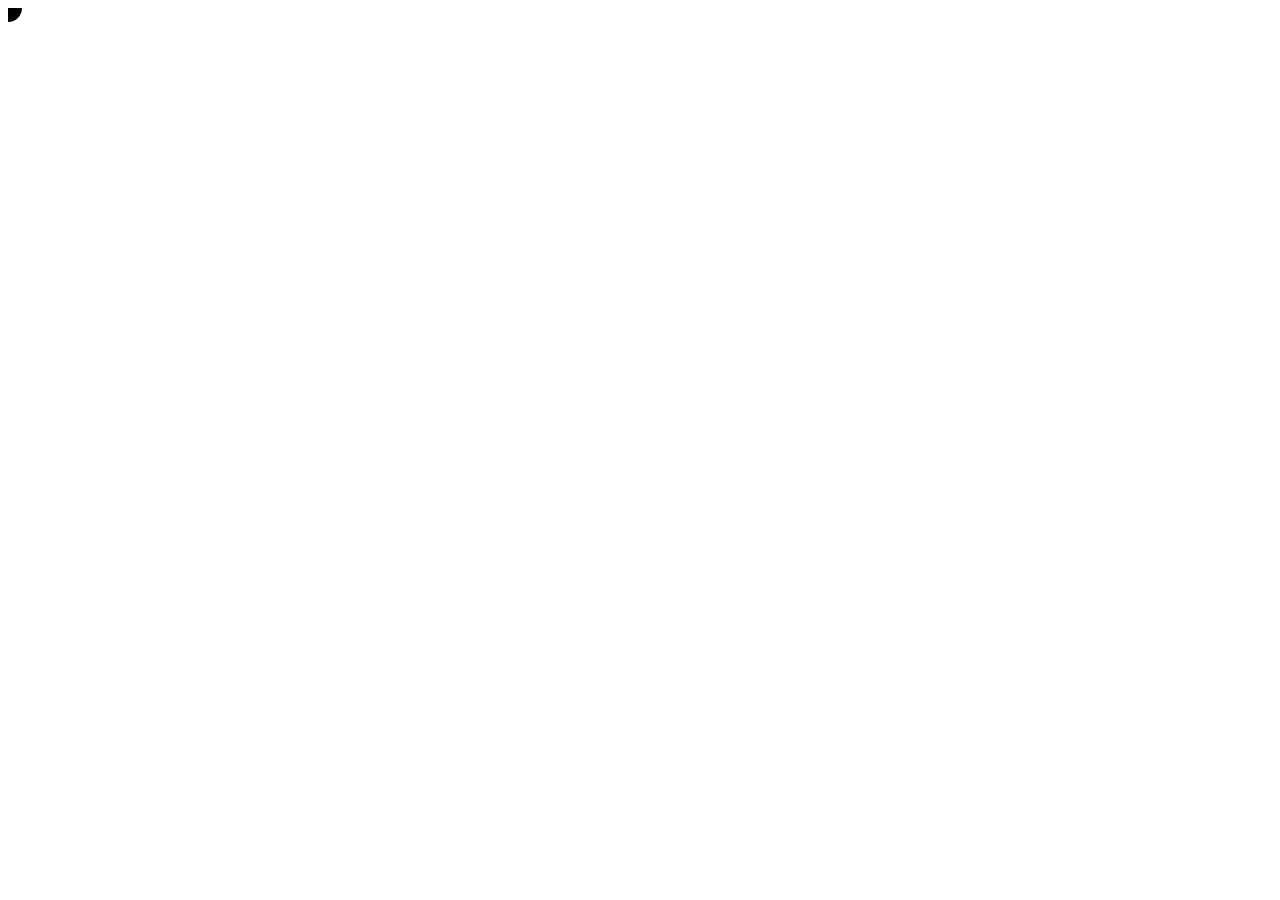
==== commit 08cc1d10: "Split the page into files, serve its fonts, show what gestures do index.html keeps the structure; ap" ====
--- a/src/inari_core/web/index.html
+++ b/src/inari_core/web/index.html
@@ -4,154 +4,10 @@
 <meta charset="utf-8">
 <meta name="viewport" content="width=device-width, initial-scale=1, viewport-fit=cover">
 <title>Inari</title>
-<style>
-/* Palette: Fox.Graphite / Copper / Ink (dark) and warm paper (light), with glass and glow on top. */
-:root {
-  color-scheme: light dark;
-  --canvas:#f2eee7; --panel:rgba(255,255,255,.62); --panel-solid:#faf8f4; --raise:rgba(255,255,255,.85); --hair:#d9d2c6;
-  --ink:#1c1b20; --dim:#5e5964; --faint:#706a76; --copper:#a85620; --copper-text:#9e4f1c; --copper-soft:rgba(184,97,42,.12);
-  --ok:#4a7a59; --warn:#b8862b; --bad:#b94a4a; --purple:#7a55c9; --glow:rgba(184,97,42,.28); --shadow:0 10px 30px rgba(60,40,20,.10);
-  --bg:radial-gradient(900px 520px at 85% -8%, rgba(228,138,70,.20), transparent 60%), radial-gradient(700px 500px at -5% 105%, rgba(180,142,240,.12), transparent 60%), var(--canvas);
-  --mono:"IBM Plex Mono",ui-monospace,SFMono-Regular,Menlo,Consolas,monospace; --sans:"IBM Plex Sans","Inter Variable",Inter,system-ui,sans-serif;
-  --side:300px; --bench:minmax(380px,42%);
-}
-:root[data-theme=dark] { color-scheme:dark; --canvas:#17161a; --panel:rgba(33,31,36,.72); --panel-solid:#211f24; --raise:rgba(43,40,48,.9); --hair:#3a3640;
-  --ink:#f3efe9; --dim:#b0acb9; --faint:#948e9d; --copper:#e48a46; --copper-text:#f0a05e; --copper-soft:rgba(228,138,70,.14);
-  --ok:#5fb86b; --warn:#e3b341; --bad:#ec6a5e; --purple:#b48ef0; --glow:rgba(228,138,70,.35); --shadow:0 12px 36px rgba(0,0,0,.45);
-  --bg:radial-gradient(900px 520px at 85% -8%, rgba(228,138,70,.16), transparent 60%), radial-gradient(700px 500px at -5% 105%, rgba(180,142,240,.10), transparent 60%), var(--canvas); }
-@media (prefers-color-scheme: dark) { :root:not([data-theme=light]) { color-scheme:dark; --canvas:#17161a; --panel:rgba(33,31,36,.72); --panel-solid:#211f24; --raise:rgba(43,40,48,.9); --hair:#3a3640;
-  --ink:#f3efe9; --dim:#b0acb9; --faint:#948e9d; --copper:#e48a46; --copper-text:#f0a05e; --copper-soft:rgba(228,138,70,.14);
-  --ok:#5fb86b; --warn:#e3b341; --bad:#ec6a5e; --purple:#b48ef0; --glow:rgba(228,138,70,.35); --shadow:0 12px 36px rgba(0,0,0,.45);
-  --bg:radial-gradient(900px 520px at 85% -8%, rgba(228,138,70,.16), transparent 60%), radial-gradient(700px 500px at -5% 105%, rgba(180,142,240,.10), transparent 60%), var(--canvas); } }
-* { box-sizing:border-box; } [hidden] { display:none !important; }
-.i { width:18px; height:18px; stroke:currentColor; fill:none; stroke-width:1.8; stroke-linecap:round; stroke-linejoin:round; flex:none; display:block; }
-.btn.small .i { width:16px; height:16px; } .btn.small { display:inline-flex; align-items:center; gap:6px; }
-.state { --c:var(--dim); display:inline-flex; align-items:center; gap:6px; padding:3px 10px; border-radius:999px; font-size:12.5px; color:var(--c); background:color-mix(in srgb,var(--c) 12%,transparent); border:1px solid color-mix(in srgb,var(--c) 30%,transparent); white-space:nowrap; }
-.state::before { content:""; width:7px; height:7px; border-radius:50%; background:var(--c); } .state.live::before { animation:pulse 1.1s infinite; } .state small { color:var(--dim); font-size:12px; }
-html,body { height:100%; }
-body { margin:0; color:var(--ink); font:14.5px/1.5 var(--sans); background:var(--bg) fixed; overflow:hidden; }
-button,input,textarea,select { font:inherit; color:inherit; }
-.glass { background:var(--panel); border:1px solid var(--hair); border-radius:16px; backdrop-filter:blur(18px) saturate(140%); -webkit-backdrop-filter:blur(18px) saturate(140%); box-shadow:var(--shadow); }
-.btn { background:var(--raise); border:1px solid var(--hair); border-radius:11px; padding:8px 13px; min-height:38px; cursor:pointer; }
-.btn:hover { border-color:var(--copper); } .btn.go { background:var(--copper); border-color:var(--copper); color:#fff; } :root[data-theme=dark] .btn.go { color:#17161a; }
-.btn.small { padding:3px 10px; min-height:30px; font-size:13px; } .btn.on { border-color:var(--copper); color:var(--copper-text); } .btn.icon { width:36px; min-height:36px; padding:0; display:inline-grid; place-items:center; }
-#app { height:100%; display:grid; grid-template-columns:var(--side) minmax(0,1fr) auto; grid-template-rows:auto minmax(0,1fr); grid-template-areas:"bar bar bar" "side main bench"; gap:0; transition:grid-template-columns .38s cubic-bezier(.22,.8,.24,1); }
-#appbar { grid-area:bar; } #side { grid-area:side; } #main { grid-area:main; } #bench { grid-area:bench; }
-#appbar { display:flex; align-items:center; gap:10px; height:52px; padding:0 12px; border-bottom:1px solid var(--hair); background:var(--panel); position:relative; z-index:46; }
-#appbar .brand { display:flex; align-items:baseline; gap:8px; min-width:0; } #appbar .brand small { color:var(--faint); font-size:12px; white-space:nowrap; } #appbar .sp { flex:1; }
-#app.noside { --side:0px; } #side { width:300px; transition:transform .38s cubic-bezier(.22,.8,.24,1), opacity .3s ease; } #app.noside #side { transform:translateX(-100%); opacity:0; pointer-events:none; }
-#sideToggle.on { border-color:var(--copper); color:var(--copper-text); }
-#side { display:grid; grid-template-rows:auto auto auto 1fr auto; gap:8px; min-height:0; padding:12px 10px 10px; border-right:1px solid var(--hair); background:var(--panel); backdrop-filter:blur(18px); overflow-x:hidden; }
-#sidetop { display:flex; align-items:center; gap:8px; } #sidetop .sp { flex:1; } h1 { margin:0; font-size:15px; letter-spacing:.4px; color:var(--copper-text); }
-#foxSlot { height:min(240px, 28vh); } #fox { position:fixed; left:0; top:0; width:240px; height:240px; z-index:56; opacity:0; transform-origin:0 0; will-change:transform; transition:opacity .2s ease; } #fox.shown { opacity:1; } #fox iframe { width:100%; height:100%; border:0; background:transparent; color-scheme:normal; } #fox canvas { height:100%; width:auto; aspect-ratio:1; display:block; margin:0 auto; }
-.nav { display:grid; gap:2px; } .nav button { display:flex; align-items:center; gap:10px; background:none; border:0; border-radius:9px; padding:8px 10px; cursor:pointer; text-align:left; color:var(--ink); } .nav button:hover { background:var(--copper-soft); }
-#search { display:none; width:100%; padding:8px 10px; border-radius:10px; border:1px solid var(--hair); background:var(--raise); } #search.on { display:block; }
-#hits { position:absolute; left:10px; right:10px; z-index:45; padding:6px; display:none; } #hits button { display:block; width:100%; text-align:left; background:none; border:0; padding:7px 8px; border-radius:8px; cursor:pointer; } #hits button:hover { background:var(--copper-soft); } #hits small { color:var(--dim); display:block; }
-#cores { overflow-y:auto; overflow-x:hidden; min-height:0; display:grid; grid-auto-rows:max-content; gap:10px; align-content:start; padding-right:2px; }
-.shead { display:flex; align-items:center; } .shead .btn { margin-left:auto; width:28px; height:28px; font-size:15px; line-height:1; text-transform:none; }
-.invite { display:grid; gap:8px; } .invite code { display:block; padding:8px; border-radius:8px; background:var(--raise); border:1px solid var(--hair); font-size:12px; word-break:break-all; user-select:all; } .invite input { width:100%; }
-.sect { font-size:11.5px; letter-spacing:.06em; text-transform:uppercase; color:var(--faint); padding:0 4px; }
-.core { border:1px solid var(--hair); border-radius:12px; background:var(--raise); overflow:hidden; min-width:0; transition:box-shadow .3s,border-color .3s,opacity .2s; }
-.core.valid { border-color:var(--copper); box-shadow:0 0 0 2px var(--glow); } .core.invalid { opacity:.5; }
-.chead { display:flex; align-items:center; gap:7px; padding:7px 9px; cursor:pointer; min-width:0; } .chead b { font-size:13.5px; overflow:hidden; text-overflow:ellipsis; white-space:nowrap; }
-.chead .pct { margin-left:auto; color:var(--dim); font-size:11.5px; flex:none; } .chev { color:var(--faint); width:14px; flex:none; transition:transform .2s; } .chev .i { width:14px; height:14px; } .core.shut .chev { transform:rotate(-90deg); } .core.shut .rows { display:none; }
-.dot { width:8px; height:8px; border-radius:50%; background:var(--ok); box-shadow:0 0 7px var(--ok); flex:none; } .bar { height:3px; background:var(--hair); } .bar i { display:block; height:100%; background:linear-gradient(90deg,var(--copper),var(--warn)); transition:width .6s; }
-.rows { display:grid; gap:1px; padding:4px; } .row { --c:var(--faint); display:flex; align-items:center; gap:8px; padding:6px 8px; border-radius:8px; cursor:grab; touch-action:none; user-select:none; min-width:0; position:relative; }
-.row:hover { background:var(--copper-soft); } .row.selected { background:var(--copper-soft); box-shadow:inset 2px 0 var(--copper); } .row.moving { opacity:.55; border:1px dashed var(--copper); }
-.row[data-phase=listening] { --c:var(--purple); } .row[data-phase=inference] { --c:var(--copper); } .row[data-phase=success] { --c:var(--ok); } .row[data-phase=error] { --c:var(--bad); }
-.pdot { width:9px; height:9px; border-radius:50%; background:var(--c); flex:none; } .row[data-phase=inference] .pdot,.row[data-phase=listening] .pdot { animation:pulse 1.1s infinite; box-shadow:0 0 8px var(--c); }
-@keyframes pulse { 50% { transform:scale(1.5); opacity:.5; } } .row .t { flex:1; min-width:0; overflow:hidden; text-overflow:ellipsis; white-space:nowrap; } .row .prog { font-size:11px; color:var(--copper-text); flex:none; }
-.empty-core { color:var(--faint); font-size:12.5px; padding:10px; text-align:center; border:1px dashed var(--hair); border-radius:9px; margin:4px; }
-.mb { width:20px; height:20px; border-radius:6px; display:inline-grid; place-items:center; font:700 10px/1 var(--sans); color:#fff; flex:none; overflow:hidden; } .mb img { width:100%; height:100%; object-fit:contain; background:#fff; border-radius:6px; padding:2px; }
-.ring { --p:0; width:20px; height:20px; border-radius:50%; flex:none; background:conic-gradient(var(--rc,var(--copper)) calc(var(--p)*1%), var(--hair) 0); display:inline-grid; place-items:center; } .ring i { width:14px; height:14px; border-radius:50%; background:var(--panel-solid); display:block; }
-#foot { display:grid; gap:8px; } #bottom { display:flex; align-items:center; gap:6px; } #pill { margin-left:auto; display:flex; gap:6px; align-items:center; padding:4px 8px; border-radius:999px; background:var(--raise); border:1px solid var(--hair); cursor:pointer; }
-#usageCard { padding:8px 10px 4px; border-radius:12px; background:var(--raise); border:1px solid var(--hair); max-height:42vh; overflow:auto; } #usageCard header { display:flex; align-items:center; gap:8px; font-size:13px; } #usageCard header b { font-weight:600; } #usageCard header .btn { margin-left:auto; } #usageCard .urow:first-of-type { border-top:0; }
-#usageBtn[aria-expanded="true"] { background:var(--raise); border-color:var(--hair); } #pill .dl { width:14px; height:14px; color:var(--dim); } #pill.busy .dl { animation:spin 1s linear infinite; } @keyframes spin { to { transform:rotate(360deg); } }
-.uprow { display:grid; grid-template-columns:auto 1fr auto; gap:4px 8px; align-items:center; padding:8px 0; border-top:1px solid var(--hair); } .uprow:first-of-type { border-top:0; } .uprow small { color:var(--dim); } .uprow .err { grid-column:1 / -1; color:var(--bad); font-size:11.5px; white-space:pre-wrap; } .uprow .note { grid-column:1 / -1; color:var(--faint); font-size:11.5px; }
-#brandfoot { color:var(--faint); font-size:12px; padding:0 4px; } .pop { position:fixed; z-index:75; min-width:260px; max-width:360px; padding:12px; display:none; background:var(--panel-solid); } .pop.open { display:block; }
-.pop h3 { margin:0 0 8px; font-size:13px; color:var(--dim); font-weight:600; } .urow { display:grid; gap:4px; padding:8px 0; border-top:1px solid var(--hair); } .urow:first-of-type { border-top:0; } .uhead { display:flex; align-items:center; gap:8px; } .uhead small { margin-left:auto; color:var(--dim); }
-.meter { height:6px; background:var(--hair); border-radius:6px; overflow:hidden; } .meter i { display:block; height:100%; background:var(--copper); } .meter.hot i { background:var(--bad); } .meter.warm i { background:var(--warn); } .urow .rs { color:var(--faint); font-size:11.5px; }
-.seg { display:flex; gap:4px; } .seg button { flex:1; } .mrow { display:flex; align-items:center; gap:9px; width:100%; padding:7px 8px; border:0; background:none; border-radius:8px; cursor:pointer; text-align:left; } .mrow:hover,.mrow.on { background:var(--copper-soft); }
-#mlist { max-height:48vh; overflow:auto; margin-top:8px; } #mfilter { width:100%; padding:8px 10px; border-radius:9px; border:1px solid var(--hair); background:var(--raise); } .fam { font-size:11px; text-transform:uppercase; letter-spacing:.06em; color:var(--faint); padding:8px 8px 2px; }
-#tethers { position:fixed; inset:0; width:100%; height:100%; pointer-events:none; z-index:30; } #tethers path { fill:none; stroke:var(--copper); stroke-width:2; stroke-dasharray:6 7; animation:flow 1s linear infinite; } @keyframes flow { to { stroke-dashoffset:-26; } }
-.ghost { position:fixed; pointer-events:none; z-index:81; opacity:.92; width:230px; transform:translate(-50%,calc(-100% - 22px)) rotate(-1.5deg); background:var(--panel-solid); box-shadow:var(--shadow); }
-/* ---- main ---- */
-#main { display:grid; grid-template-rows:auto auto minmax(0,1fr) auto; min-width:0; min-height:0; }
-#app.measuring, #app.measuring #side, #app.measuring #bench { transition:none !important; } #app.morphing #main { overflow:hidden; } #app.morphing #main > * { width:var(--freeze); max-width:none; }
-#app.noside .hero { margin-top:150px; transition:margin-top .38s cubic-bezier(.22,.8,.24,1); } /* room for the mascot above it */
-#dropdock { position:fixed; z-index:80; display:flex; flex-direction:column; align-items:stretch; gap:6px; max-width:min(92vw,300px); padding:8px; border-radius:16px; background:var(--panel-solid); border:1px solid var(--hair); box-shadow:0 10px 40px rgba(0,0,0,.35); }
-#dropdock .dz { display:inline-flex; align-items:center; gap:8px; padding:8px 12px; border-radius:12px; border:1px dashed var(--hair); font-size:13px; color:var(--dim); white-space:nowrap; } #dropdock .dz.hot { border-style:solid; border-color:var(--copper); color:var(--ink); background:var(--copper-soft); }
-#dropdock small { text-align:center; color:var(--faint); font-size:11px; } #dropdock.row-strip { flex-direction:row; flex-wrap:wrap; justify-content:center; max-width:min(96vw,420px); }
-#dragline { position:fixed; inset:0; width:100%; height:100%; pointer-events:none; z-index:79; } #dragline path { fill:none; stroke:var(--copper); stroke-width:2; stroke-dasharray:6 7; animation:march .6s linear infinite; } #dragline circle { fill:var(--copper); } #dragline .ring { fill:none; stroke:var(--copper); stroke-width:2; opacity:.6; } @keyframes march { to { stroke-dashoffset:-13; } } .row.hot { outline:2px solid var(--copper); outline-offset:-2px; } #fox.hot { filter:drop-shadow(0 0 18px var(--copper)); } .core.filehot { outline:2px dashed var(--copper); }
-.row { touch-action:pan-y; -webkit-user-select:none; user-select:none; -webkit-touch-callout:none; } #sleepers { margin-left:auto; margin-right:6px; font-size:12px; text-transform:none; }
-#passBanner { grid-row:1; } #top { grid-row:2; } #thread { grid-row:3; } #dock { grid-row:4; } #stage { display:none; }
-body:not(.open) #top { display:none; } /* no thread open: the top of the page is the mascot's */ #app.wbmax #main { display:none; } #app.wbmax { grid-template-columns:var(--side) 0 minmax(0,1fr); } #app.wbmax #bench { width:auto; }
-#passBanner { padding:8px 16px; font-size:13px; background:var(--raise); border-bottom:1px solid var(--hair); color:var(--dim); } #passBanner b { color:var(--ink); } #passBanner button { margin-left:8px; }
-.guest #addCore, .guest [data-tab="terminal"], .guest #pill, .guest #usageBtn, .guest #usageCard, .guest #actionsBtn { display:none !important; }
-.ptag { font-size:11px; padding:1px 6px; border-radius:999px; background:var(--raise); border:1px solid var(--hair); color:var(--dim); white-space:nowrap; }
-.passform { display:grid; gap:8px; } .passform label { display:flex; gap:8px; align-items:center; } .passform input[type=text], .passform input[type=date] { width:100%; }
-#top { display:flex; align-items:center; gap:8px; padding:10px 16px; border-bottom:1px solid var(--hair); flex-wrap:wrap; min-height:56px; } #top h2 { margin:0; font-size:16px; flex:1; min-width:100px; overflow:hidden; text-overflow:ellipsis; white-space:nowrap; }
-#back, #benchMobile { display:none; } .phase { font-size:12px; color:var(--c,var(--dim)); display:inline-flex; gap:5px; align-items:center; white-space:nowrap; }
-#thread { overflow:auto; padding:18px 8px; min-height:0; } #msgs { max-width:900px; margin:0 auto; padding:0 14px; }
-.hero { max-width:760px; margin:9vh auto 0; text-align:center; } .hero h2 { font:600 26px/1.2 "Bricolage Grotesque",Georgia,serif; margin:0 0 6px; } .hero p { color:var(--dim); margin:0 0 18px; }
-.msg { max-width:80%; margin:10px 0; padding:11px 15px; border-radius:16px; overflow-wrap:anywhere; line-height:1.55; }
-.msg.user { margin-left:auto; background:var(--copper-soft); border:1px solid color-mix(in srgb,var(--copper) 40%,transparent); border-bottom-right-radius:5px; } .msg.assistant { background:var(--raise); border:1px solid var(--hair); border-bottom-left-radius:5px; }
-.msg code { background:rgba(127,127,127,.18); padding:1px 5px; border-radius:5px; font:13px var(--mono); } .msg pre { background:rgba(127,127,127,.16); padding:10px; border-radius:10px; overflow:auto; margin:8px 0; font:13px var(--mono); }
-details.tool { margin:6px 0; border:1px solid var(--hair); border-radius:12px; background:var(--raise); max-width:80%; } details.tool.err { border-color:var(--bad); } details.tool summary { padding:7px 12px; cursor:pointer; color:var(--ink); font-size:13px; display:flex; align-items:center; gap:8px; list-style:none; } details.tool summary::-webkit-details-marker { display:none; }
-details.tool summary .i { width:15px; height:15px; color:var(--copper); } details.tool summary .tn { flex:1; min-width:0; overflow:hidden; text-overflow:ellipsis; white-space:nowrap; font-family:var(--mono); font-size:12.5px; }
-details.tool summary .ts { color:var(--faint); font-size:11.5px; } details.tool.err summary .i, details.tool.err summary .ts { color:var(--bad); } details.tool .cv { transition:transform .2s; color:var(--faint); } details.tool[open] .cv { transform:rotate(180deg); }
-details.tool pre { margin:0; padding:8px 12px; white-space:pre-wrap; overflow-wrap:anywhere; color:var(--dim); font:12.5px var(--mono); max-height:240px; overflow:auto; } details.tool .open { margin:0 12px 8px; }
-.note { display:flex; align-items:center; gap:10px; color:var(--faint); font-size:12px; margin:14px 0; } .note::before,.note::after { content:""; flex:1; height:1px; background:var(--hair); } .note b { color:var(--dim); font-weight:600; } .typing { display:inline-flex; gap:4px; padding:12px 14px; } .typing i { width:6px; height:6px; border-radius:50%; background:var(--dim); animation:pulse 1s infinite; } .typing i:nth-child(2){animation-delay:.15s} .typing i:nth-child(3){animation-delay:.3s}
-.composer { max-width:900px; margin:0 auto; width:100%; border:1px solid var(--hair); border-radius:18px; background:var(--panel-solid); box-shadow:var(--shadow); padding:10px 12px; } .composer:focus-within { border-color:var(--copper); box-shadow:0 0 0 3px var(--glow), var(--shadow); }
-.composer textarea { width:100%; border:0; background:none; resize:none; outline:none; min-height:52px; max-height:260px; line-height:1.5; } .ctools { display:flex; align-items:center; gap:8px; margin-top:6px; flex-wrap:wrap; } .ctools .sp { flex:1; }
-.chip { display:inline-flex; align-items:center; gap:7px; padding:4px 10px; border:1px solid var(--hair); border-radius:999px; background:var(--raise); cursor:pointer; font-size:13px; max-width:240px; } #autoChip.on { border-color:var(--copper); color:var(--copper-text); background:rgba(193,98,42,.12); } #askbox { max-width:900px; margin:0 auto; padding:0 14px 14px; } #askbox .ask { margin-top:10px; } .chip:hover { border-color:var(--copper); } .chip span.n { overflow:hidden; text-overflow:ellipsis; white-space:nowrap; }
-.send { width:38px; height:38px; border-radius:50%; border:0; background:var(--copper); color:#fff; cursor:pointer; display:grid; place-items:center; } .send .i { stroke-width:2.2; } :root[data-theme=dark] .send { color:#17161a; } .send:disabled { opacity:.4; } .attached { display:flex; gap:6px; flex-wrap:wrap; margin-bottom:6px; }
-#dock { padding:10px 16px 14px; } #dock .hint { max-width:900px; margin:6px auto 0; color:var(--faint); font-size:12px; text-align:center; } #app.nosel #dock .hint { display:none; } body.bench-open #fox { opacity:0; pointer-events:none; }
-/* ---- artifacts pane (right): folds away, or takes the whole width ---- */
-#bench { display:grid; grid-template-rows:auto 1fr; min-height:0; width:var(--benchw,42vw); min-width:0; border-left:1px solid var(--hair); background:var(--panel); backdrop-filter:blur(18px); position:relative; overflow:hidden; transition:width .38s cubic-bezier(.22,.8,.24,1), opacity .3s ease; }
-#bench > * { min-width:340px; } #app.nobench #bench { width:0; opacity:0; border-left-width:0; pointer-events:none; } #benchBtn.on { border-color:var(--copper); color:var(--copper-text); } #split { position:absolute; left:-4px; top:0; bottom:0; width:8px; cursor:col-resize; z-index:5; } #split:hover { background:var(--copper-soft); }
-.tabs { display:flex; gap:2px; padding:6px 10px 0; border-bottom:1px solid var(--hair); align-items:center; } .tab { background:none; border:0; padding:9px 12px; color:var(--dim); cursor:pointer; border-bottom:2px solid transparent; } .tab.on { color:var(--ink); border-bottom-color:var(--copper); } .tabs .sp { flex:1; }
-#bbody { overflow:auto; padding:12px 14px; min-height:0; } .empty { color:var(--dim); }
-.files button { display:flex; width:100%; align-items:center; gap:10px; background:none; border:0; border-bottom:1px solid var(--hair); padding:10px 4px; cursor:pointer; text-align:left; } .files button:hover { background:var(--copper-soft); } .files .ic { width:26px; display:grid; place-items:center; color:var(--copper); } .files small { color:var(--faint); margin-left:auto; }
-.vhead { display:flex; align-items:center; gap:8px; margin-bottom:10px; flex-wrap:wrap; } .vhead h3 { margin:0; font-size:14px; flex:1; overflow-wrap:anywhere; }
-pre.code { margin:0; background:rgba(127,127,127,.12); border-radius:11px; padding:10px 0; overflow:auto; font:13px/1.55 var(--mono); counter-reset:l; } pre.code span.l { display:block; padding:0 12px 0 54px; position:relative; white-space:pre-wrap; overflow-wrap:anywhere; min-height:1.55em; }
-pre.code span.l::before { counter-increment:l; content:counter(l); position:absolute; left:0; width:40px; text-align:right; color:var(--faint); } .doc { background:rgba(127,127,127,.1); border-radius:11px; padding:14px 16px; } .doc code { background:rgba(127,127,127,.2); padding:1px 5px; border-radius:5px; }
-.viewer img { max-width:100%; border-radius:10px; display:block; } iframe.preview { width:100%; height:60vh; border:1px solid var(--hair); border-radius:10px; background:#fff; }
-#term { display:grid; grid-template-rows:1fr auto; height:100%; min-height:0; gap:8px; } #termout { background:#0e0d11; color:#dcd6cc; border:1px solid var(--hair); border-radius:11px; padding:10px 12px; overflow:auto; font:12.5px/1.5 var(--mono); }
-#termout .cmd { color:#7fd18b; margin-top:8px; } #termout .cmd.ai { color:#f0a05e; } #termout .cmd.act { color:#9e9aa8; } #termout .out { white-space:pre-wrap; overflow-wrap:anywhere; } #termout .out.bad { color:#f08a80; }
-#termform { display:flex; gap:8px; align-items:center; background:#0e0d11; border:1px solid var(--hair); border-radius:11px; padding:6px 10px; } #termform span { color:#7fd18b; font:13px var(--mono); } #termform input { flex:1; background:none; border:0; color:#f3efe9; font:13px var(--mono); outline:none; min-height:30px; }
-#tree { list-style:none; margin:0; padding:0; border-left:2px solid var(--hair); } #tree li { position:relative; padding:5px 0 5px 18px; color:var(--dim); cursor:pointer; overflow-wrap:anywhere; } #tree li::before { content:""; position:absolute; left:-6px; top:12px; width:10px; height:10px; border-radius:50%; background:var(--canvas); border:2px solid var(--faint); }
-#tree li.decision::before { border-color:var(--warn); } #tree li.tool_call::before { border-color:var(--copper); } #tree li.user_message::before { border-color:var(--purple); } #tree li.provider_switch::before { border-radius:2px; transform:rotate(45deg); border-color:var(--copper); } #tree li.pick { color:var(--ink); outline:1px dashed var(--warn); outline-offset:2px; } #tree li b { color:var(--ink); font-weight:600; }
-#approvals { display:grid; gap:8px; } .ask { padding:12px; border-color:var(--warn); background:var(--panel-solid); } .ask code { display:block; margin:6px 0 10px; color:var(--copper-text); overflow-wrap:anywhere; font:12.5px var(--mono); } .ask .row2 { display:flex; gap:8px; } .ask .row2 .btn { flex:1; }
-#feed { padding:6px 10px; max-height:90px; overflow:auto; font-size:12px; color:var(--dim); border-radius:10px; background:var(--raise); border:1px solid var(--hair); } #feed div { padding:1px 0; } #feed time { color:var(--faint); margin-right:6px; } #feed .ok { color:var(--ok); } #feed .bad { color:var(--bad); } #feed .ask { color:var(--warn); }
-#toast { position:fixed; top:12px; left:50%; transform:translateX(-50%); z-index:90; padding:10px 16px; display:none; background:var(--panel-solid); } #sheet { position:fixed; inset:auto 14px calc(16px + env(safe-area-inset-bottom)) 14px; z-index:70; padding:16px; display:none; max-width:540px; margin:0 auto; background:var(--panel-solid); } #sheet.open { display:block; } #sheet h2 { margin:0 0 10px; font-size:15px; } #sheet .opts { display:grid; gap:8px; } #sheet input { width:100%; padding:10px; border-radius:10px; border:1px solid var(--hair); background:var(--raise); }
-#login { max-width:420px; margin:20vh auto; padding:22px; } #login input { width:100%; padding:12px; margin:10px 0; border-radius:10px; border:1px solid var(--hair); background:var(--raise); }
-@media (max-width:1100px) { #app, #app.wbmax { grid-template-columns:var(--side) minmax(0,1fr); grid-template-areas:"bar bar" "side main"; } #app.wbmax #main { display:grid; } #bench { position:fixed; inset:0; z-index:55; width:auto; background:var(--panel-solid); display:none; } body.bench-open #bench, body.bench-open #app.nobench #bench { display:grid; width:auto; opacity:1; pointer-events:auto; } #split { display:none; } }
-@media (max-width:760px) { body { overflow:auto; } #app, #app.wbmax, #app.noside { grid-template-columns:1fr; grid-template-areas:"bar" "side"; height:auto; min-height:100%; } #side { width:auto; min-height:calc(100vh - 52px); border-right:0; } #foxSlot { height:200px; } #app.noside #side { transform:none; opacity:1; pointer-events:auto; } #sideToggle { display:none; }
-  #main { position:fixed; inset:0; z-index:50; background:var(--canvas); display:none; } body.open #main { display:grid; } #back { display:inline-grid; } #benchMobile { display:inline-grid; margin-left:auto; } #top h2 { flex-basis:100%; order:1; } #pphase, #modelChip, #actionsBtn { order:2; } #dock .hint { display:none; } .msg,details.tool { max-width:94%; } #pill { margin-left:auto; }
-  #main { grid-template-rows:auto auto auto minmax(0,1fr) auto; } #stage { display:block; grid-row:3; height:min(200px, 26vh); transition:height .26s cubic-bezier(.2,.8,.2,1); } #thread { grid-row:4; padding-bottom:calc(18px + var(--kbpad, 0px)); } #dock { grid-row:5; background:var(--canvas); transform:translateY(calc(-1 * var(--kb, 0px))); will-change:transform; }
-  body.kb #stage { height:0; } }
-@media (prefers-reduced-motion:reduce) { .core,.row,#app,#side,#fox,#bench { transition:none; } .pdot,#tethers path,.typing i { animation:none !important; } #thread { scroll-behavior:auto; } }
-/* ---- rich text (chat and Markdown viewer) ---- */
-.msg p, .doc p { margin:0 0 .6em; } .msg p:last-child, .doc p:last-child { margin-bottom:0; }
-.msg ul, .msg ol, .doc ul, .doc ol { margin:.3em 0 .6em; padding-left:1.4em; } .msg li, .doc li { margin:.15em 0; }
-.msg .mh { margin:.7em 0 .3em; font-size:1.02em; line-height:1.3; } .msg h3.mh { font-size:1.12em; } .msg .mh:first-child { margin-top:0; }
-.msg blockquote, .doc blockquote { margin:.4em 0; padding:2px 12px; border-left:3px solid var(--copper); color:var(--dim); }
-.msg hr, .doc hr { border:0; border-top:1px solid var(--hair); margin:.8em 0; }
-.msg a, .doc a { color:var(--copper-text); text-decoration:underline; text-underline-offset:2px; }
-.tbl { overflow-x:auto; margin:.5em 0; } .tbl table { border-collapse:collapse; font-size:13px; } .tbl th, .tbl td { border:1px solid var(--hair); padding:5px 9px; text-align:left; vertical-align:top; } .tbl th { background:var(--copper-soft); font-weight:600; }
-.cb { position:relative; margin:8px 0; } .cb pre { margin:0 !important; padding:26px 10px 10px !important; background:rgba(127,127,127,.16); border-radius:10px; overflow:auto; font:13px var(--mono); } .cb pre code { background:none; padding:0; font:13px/1.5 var(--mono); }
-.cb .lang { position:absolute; top:6px; left:10px; font:11px var(--mono); color:var(--faint); text-transform:lowercase; }
-.cb .cpy { position:absolute; top:4px; right:4px; min-height:26px; padding:2px 9px; font-size:12px; border-radius:8px; border:1px solid var(--hair); background:var(--panel-solid); color:var(--dim); cursor:pointer; opacity:0; transition:opacity .15s; }
-.cb:hover .cpy, .cb .cpy:focus-visible, .cb .cpy.done { opacity:1; } .cb .cpy.done { color:var(--ok); border-color:var(--ok); }
-/* ---- connection state, jump to the latest message ---- */
-#offline { position:fixed; top:10px; left:50%; transform:translateX(-50%); z-index:95; padding:8px 14px; border-radius:999px; background:var(--panel-solid); border:1px solid var(--warn); color:var(--ink); font-size:13px; box-shadow:var(--shadow); display:flex; gap:10px; align-items:center; max-width:calc(100vw - 32px); }
-#offline::before { content:""; width:8px; height:8px; border-radius:50%; background:var(--warn); flex:none; animation:pulse 1.1s infinite; } #offline small { color:var(--dim); }
-#dock { position:relative; } #jump { position:absolute; left:50%; top:-46px; transform:translateX(-50%); z-index:5; border-radius:999px; box-shadow:var(--shadow); background:var(--panel-solid); }
-:focus-visible { outline:2px solid var(--copper); outline-offset:2px; }
-/* fingers need room: 44 px targets on touch screens */
-@media (pointer:coarse) { .btn.icon { width:44px; min-height:44px; } .btn.small { min-height:40px; } .shead .btn { width:40px; height:40px; } .tab { min-height:44px; } .chip { min-height:36px; } .cb .cpy { opacity:1; } }
-</style>
+<meta name="inari-page" content="__INARI_PAGE__">
+<link rel="preload" href="/assets/fonts/ibm_plex_sans.woff2?v=__INARI_PAGE__" as="font" type="font/woff2" crossorigin>
+<link rel="stylesheet" href="/assets/app.css?v=__INARI_PAGE__">
+<script src="/assets/app.js?v=__INARI_PAGE__" defer></script>
 </head>
 <body>
 <div id="login" class="glass" hidden><h2>Inari</h2><label for="tokenInput">Access token or pass</label><small id="loginWhy" class="empty"></small><input id="tokenInput" type="password" autocomplete="current-password"><button class="btn go" id="tokenGo">Connect</button></div>
@@ -190,640 +46,5 @@
 <svg id="tethers" aria-hidden="true"></svg>
 <div id="sheet" class="glass" role="dialog" aria-modal="true"><h2 id="sheetTitle"></h2><div class="opts" id="sheetOpts"></div></div>
 <div id="pop" class="pop glass"></div><div id="toast" class="glass" role="status" aria-live="polite"></div><div id="offline" role="status" hidden></div>
-<script>
-"use strict";
-const PATHS = {
-  sidebar: '<rect x="3" y="4" width="18" height="16" rx="3"/><path d="M9 4v16"/>', edit: '<path d="M12 20h9"/><path d="M16.5 3.5a2.1 2.1 0 0 1 3 3L7 19l-4 1 1-4Z"/>',
-  search: '<circle cx="11" cy="11" r="7"/><path d="m20 20-3.5-3.5"/>', bars: '<path d="M4 20V11M10 20V5M16 20v-6M2 20h20"/>',
-  gear: '<circle cx="12" cy="12" r="3"/><path d="M19.4 15a1.7 1.7 0 0 0 .3 1.8l.1.1a2 2 0 1 1-2.8 2.8l-.1-.1a1.7 1.7 0 0 0-1.8-.3 1.7 1.7 0 0 0-1 1.5V21a2 2 0 1 1-4 0v-.1a1.7 1.7 0 0 0-1.1-1.5 1.7 1.7 0 0 0-1.8.3l-.1.1a2 2 0 1 1-2.8-2.8l.1-.1a1.7 1.7 0 0 0 .3-1.8 1.7 1.7 0 0 0-1.5-1H3a2 2 0 1 1 0-4h.1a1.7 1.7 0 0 0 1.5-1.1 1.7 1.7 0 0 0-.3-1.8l-.1-.1a2 2 0 1 1 2.8-2.8l.1.1a1.7 1.7 0 0 0 1.8.3H9a1.7 1.7 0 0 0 1-1.5V3a2 2 0 1 1 4 0v.1a1.7 1.7 0 0 0 1 1.5 1.7 1.7 0 0 0 1.8-.3l.1-.1a2 2 0 1 1 2.8 2.8l-.1.1a1.7 1.7 0 0 0-.3 1.8V9a1.7 1.7 0 0 0 1.5 1H21a2 2 0 1 1 0 4h-.1a1.7 1.7 0 0 0-1.5 1Z"/>',
-  plus: '<path d="M12 5v14M5 12h14"/>', stop: '<rect x="6" y="6" width="12" height="12" rx="2" fill="currentColor"/>', mic: '<rect x="9" y="3" width="6" height="11" rx="3"/><path d="M5 11a7 7 0 0 0 14 0M12 18v3"/>', send: '<path d="M12 19V5M5 12l7-7 7 7"/>',
-  expand: '<path d="M15 3h6v6M9 21H3v-6M21 3l-7 7M3 21l7-7"/>', fold: '<rect x="3" y="4" width="18" height="16" rx="3"/><path d="M15 4v16M8 10l2 2-2 2"/>',
-  panel: '<rect x="3" y="4" width="18" height="16" rx="3"/><path d="M15 4v16"/>', chevron: '<path d="m6 9 6 6 6-6"/>', more: '<circle cx="5" cy="12" r="1"/><circle cx="12" cy="12" r="1"/><circle cx="19" cy="12" r="1"/>',
-  file: '<path d="M14 3H6a2 2 0 0 0-2 2v14a2 2 0 0 0 2 2h12a2 2 0 0 0 2-2V9Z"/><path d="M14 3v6h6"/>', image: '<rect x="3" y="3" width="18" height="18" rx="2"/><circle cx="9" cy="9" r="2"/><path d="m21 15-5-5L5 21"/>',
-  code: '<path d="m16 18 6-6-6-6M8 6l-6 6 6 6"/>', doc: '<path d="M14 3H6a2 2 0 0 0-2 2v14a2 2 0 0 0 2 2h12a2 2 0 0 0 2-2V9Z"/><path d="M14 3v6h6M8 13h8M8 17h5"/>',
-  tool: '<path d="M14.7 6.3a4 4 0 0 0-5.4 5.4L3 18l3 3 6.3-6.3a4 4 0 0 0 5.4-5.4l-2.5 2.5-2.4-.6-.6-2.4Z"/>', terminal: '<path d="m4 17 6-6-6-6M12 19h8"/>',
-  move: '<path d="M5 12h14M13 6l6 6-6 6"/>', fork: '<circle cx="6" cy="5" r="2"/><circle cx="18" cy="5" r="2"/><circle cx="12" cy="19" r="2"/><path d="M6 7v2a3 3 0 0 0 3 3h6a3 3 0 0 0 3-3V7M12 12v5"/>',
-  download: '<path d="M12 4v11M7 10l5 5 5-5M5 20h14"/>', spinner: '<path d="M12 3a9 9 0 1 0 9 9"/>',
-  merge: '<circle cx="6" cy="19" r="2"/><circle cx="6" cy="5" r="2"/><circle cx="18" cy="12" r="2"/><path d="M6 7v10M6 7a7 7 0 0 0 10 5"/>',
-};
-const icon = (n) => `<svg class="i" viewBox="0 0 24 24" aria-hidden="true">${PATHS[n] || ""}</svg>`;
-document.querySelectorAll("[data-icon]").forEach((e) => e.insertAdjacentHTML("afterbegin", icon(e.dataset.icon)));
-const GLYPH = {idle:"·", listening:"◐", loading:"⇣", inference:"⟳", success:"✓", error:"!"}, LABEL = {idle:"idle", listening:"listening", loading:"loading the model", inference:"working", success:"done", error:"error"};
-const STEPS = ["planned","frozen","offered","transferred","verified","ready","committing","committed"];
-const $ = (id) => document.getElementById(id), esc = (t) => String(t).replace(/[&<>"]/g, (c) => ({"&":"&amp;","<":"&lt;",">":"&gt;",'"':"&quot;"}[c]));
-const store = { get: (k, d) => { try { return JSON.parse(localStorage.getItem("inari-" + k)) ?? d; } catch (e) { return d; } }, set: (k, v) => { try { localStorage.setItem("inari-" + k, JSON.stringify(v)); } catch (e) {} } };
-let token = new URLSearchParams(location.hash.slice(1)).get("token") || sessionStorage.getItem("inari-token") || "";
-// A core pass: kept on this device (the phone's app keeps it across launches); it never falls back to the owner's access.
-let pass = new URLSearchParams(location.hash.slice(1)).get("pass") || store.get("pass", "");
-const authQuery = () => (pass ? "pass=" + encodeURIComponent(pass) : token ? "token=" + encodeURIComponent(token) : "");
-const PAGE = "__INARI_PAGE__"; // replaced by the core with the version of this page
-let stream = null, lastSnapAt = 0, offlineTick = null, pendingDraft = null;
-let snap = null, selected = null, tab = "artifacts", events = [], files = null, viewing = null, forkAt = null, drag = null, termHist = [], termPos = 0, pendingModel = "", pendingCore = "", attachments = [];
-const loadHist = {}, shut = store.get("shut", {}), feed = [], seen = new Set(); let firstSnap = true, tlStamp = 0, tlBusy = false, lastFiles = "";
-
-/* ---------- families, badges, quotas ---------- */
-// Local distillations first: a Qwen distilled from Opus ("Q3.8-OPUS-27B…") is a Qwen, not Claude.
-const FAMILIES = [["qwen","qwen|q3\\.|q2\\.|heretic|rvn|opus-27b","#6b4fbb","Q"],["claude","claude|anthropic|sonnet|opus|haiku","#d97757","C"],["openai","gpt|codex|^o\\d|openai","#10a37f","O"],["gemini","gemini","#4285f4","G"],["gemma","gemma|g4-","#1a73e8","g"],["llama","llama","#0a66c2","L"],["mistral","mistral|codestral|devstral|magistral","#ff7000","M"],["glm","glm|zhipu|umans","#2c5bff","Z"],["kimi","kimi|moonshot","#16a085","K"],["deepseek","deepseek","#4d6bfe","D"],["hammer","hammer|coderfim","#b8612a","H"]];
-function family(model) { const m = String(model || "").toLowerCase(); for (const [id, re, c, g] of FAMILIES) if (new RegExp(re).test(m)) return { id, c, g }; return { id: "local", c: "#8a8494", g: "·" }; }
-// Each core may name its models (`model_labels`: [suffix, label] pairs), e.g. which GPU a slot loads on.
-function modelLabels() { return snap ? snap.nodes.flatMap((n) => (n.capabilities && n.capabilities.model_labels) || []) : []; }
-const shortModel = (m) => { let s = String(m || "").replace(/^[^/]+\//, ""); for (const [suf, label] of modelLabels()) if (suf && s.endsWith(suf)) { s = s.slice(0, -suf.length) + label; break; } return s || "default model"; };
-function badge(model, size) {
-  const f = family(model), el = document.createElement("span"); el.className = "mb"; if (size) { el.style.width = el.style.height = size + "px"; }
-  const hasLogo = snap && (snap.usage || []).some((u) => u.provider_id === f.id && u.logo);
-  if (hasLogo) el.innerHTML = `<img alt="" src="/api/logo/${f.id}?${authQuery()}">`; else { el.style.background = f.c; el.textContent = f.g; }
-  el.title = f.id; return el;
-}
-function usageFor(model) { const f = family(model).id; return snap && (snap.usage || []).find((u) => u.provider_id === f || (f === "openai" && u.provider_id === "codex")); }
-function pctOf(u) { return u && u.windows && u.windows.length ? Math.max(...u.windows.map((w) => w.used_percent)) : null; }
-function ring(model) { const p = pctOf(usageFor(model)); if (p == null) return null; const r = document.createElement("span"); r.className = "ring"; r.style.setProperty("--p", p); r.style.setProperty("--rc", p > 85 ? "var(--bad)" : p > 60 ? "var(--warn)" : "var(--copper)"); r.innerHTML = "<i></i>"; r.title = Math.round(p) + "% used"; return r; }
-function harnessesOf(node) { const n = snap.nodes.find((x) => x.node_id === node); return (n && n.capabilities && n.capabilities.harnesses) || {}; }
-// A core may keep some of its models out of the menus (`model_hidden` suffixes): helpers its harness uses on its own.
-function harnessModels(node, h) { const n = snap.nodes.find((x) => x.node_id === node), hide = (n && n.capabilities && n.capabilities.model_hidden) || []; return (harnessesOf(node)[h] || []).filter((m) => !hide.some((suf) => suf && m.endsWith(suf))); }
-// What each harness announces besides its models: modes (plan, auto-edit…) and slash commands.
-function harnessModes(node, h) { const n = snap.nodes.find((x) => x.node_id === node); return ((n && n.capabilities && n.capabilities.harness_modes) || {})[h] || []; }
-function harnessCommands(node, h) { const n = snap.nodes.find((x) => x.node_id === node); return ((n && n.capabilities && n.capabilities.harness_commands) || {})[h] || []; }
-function nodeModels(node) { const n = snap.nodes.find((x) => x.node_id === node), hide = (n && n.capabilities && n.capabilities.model_hidden) || []; return ((n && n.capabilities && n.capabilities.models) || []).filter((m) => !hide.some((suf) => suf && m.endsWith(suf))); }
-
-// Every call answers an object: the reply, or {error} after telling the person what went wrong.
-async function api(path, body) { const headers = { "Content-Type": "application/json" }; if (pass) headers["X-Inari-Pass"] = pass; else if (token) headers.Authorization = "Bearer " + token;
-  let r; try { r = await fetch(path, { method: body ? "POST" : "GET", headers, body: body ? JSON.stringify(body) : undefined }); } catch (e) { toast("The core cannot be reached. Check the connection and try again."); return { error: "offline" }; }
-  const data = await r.json().catch(() => ({}));
-  if (r.status === 401) showLogin(pass ? "This pass is no longer valid." : "The core refused this access token. Enter it again.");
-  else if (!r.ok) toast(data.error ? "The core says: " + data.error : `The core answered with an error (${r.status}).`);
-  return r.ok ? data : { ...data, error: data.error || String(r.status) }; }
-function showLogin(why) { if (stream) { stream.close(); stream = null; } sessionStorage.removeItem("inari-token"); if (pass) store.set("pass", ""); token = ""; pass = "";
-  $("loginWhy").textContent = why || ""; $("app").hidden = true; $("offline").hidden = true; $("login").hidden = false; $("tokenInput").value = ""; $("tokenInput").focus(); }
-function toast(t) { const e = $("toast"); e.textContent = t; e.style.display = "block"; clearTimeout(toast.h); toast.h = setTimeout(() => (e.style.display = "none"), 4200); }
-function log(text, tone) { feed.unshift({ t: new Date(), text, tone: tone || "" }); feed.length = Math.min(feed.length, 30); }
-function theme(v) { if (v === "auto") document.documentElement.removeAttribute("data-theme"); else document.documentElement.setAttribute("data-theme", v); store.set("theme", v); }
-theme(store.get("theme", "auto"));
-// Behind a gate that adds the access itself (the phone's way in), the page needs no token:
-// it asks once without one and only shows the login when the server says no.
-async function connect() {
-  if (pass) { const ok = await fetch("/api/whoami", { headers: { "X-Inari-Pass": pass } }).then((r) => r.ok).catch(() => false);
-    if (!ok) { store.set("pass", ""); pass = ""; $("loginWhy").textContent = "This pass is no longer valid."; $("login").hidden = false; return; } store.set("pass", pass); }
-  else if (!token) { const ok = await fetch("/api/search?q=").then((r) => r.ok).catch(() => false); if (!ok) { $("login").hidden = false; return; } }
-  else sessionStorage.setItem("inari-token", token);
-  history.replaceState(null, "", location.pathname); $("login").hidden = true; $("app").hidden = false; layout();
-  openStream(); restoreDraft();
-}
-function openStream() { const q = authQuery(), es = (stream = new EventSource(q ? "/events?" + q : "/events"));
-  es.onmessage = (e) => { snap = JSON.parse(e.data); lastSnapAt = Date.now(); online(true); render(); };
-  es.onopen = () => online(true);
-  es.onerror = () => { online(false); if (es.readyState === EventSource.CLOSED && stream === es) setTimeout(async () => { if (stream !== es) return; await api("/api/whoami"); if (stream === es) openStream(); /* a refused access has shown the login instead */ }, 3000); };
-}
-function online(ok) { const bar = $("offline"); $("app").style.opacity = ok ? "1" : ".75"; clearInterval(offlineTick);
-  if (ok) { bar.hidden = true; return; }
-  const say = () => { const s = lastSnapAt ? Math.round((Date.now() - lastSnapAt) / 1000) : 0, age = !lastSnapAt ? "" : s < 60 ? `${s} s` : `${Math.round(s / 60)} min`;
-    bar.innerHTML = "<span>Connection to the core lost — reconnecting…</span>" + (age ? `<small>last update ${age} ago</small>` : ""); };
-  say(); bar.hidden = false; offlineTick = setInterval(say, 5000); }
-/* A draft survives the page reloading itself for a new version. */
-function saveDraft() { try { sessionStorage.setItem("inari-draft", JSON.stringify({ agent: selected, text: $("msg").value })); } catch (e) {} }
-function restoreDraft() { try { pendingDraft = JSON.parse(sessionStorage.getItem("inari-draft")); sessionStorage.removeItem("inari-draft"); } catch (e) { pendingDraft = null; } if (pendingDraft && pendingDraft.text) $("msg").value = pendingDraft.text; }
-// One field for both: a pass if the core knows it as one, the owner's token otherwise.
-$("tokenInput").onkeydown = (e) => { if (e.key === "Enter") $("tokenGo").click(); };
-$("tokenGo").onclick = async () => { const v = $("tokenInput").value.trim(); if (!v) return;
-  const asPass = await fetch("/api/whoami", { headers: { "X-Inari-Pass": v } }).then((r) => r.ok).catch(() => false);
-  if (asPass) { pass = v; token = ""; } else { token = v; pass = ""; } connect(); };
-
-/* ---------- layout: sidebar, artifacts pane (fold / expand / resize) ---------- */
-function layout() {
-  const app = $("app"); app.classList.toggle("noside", !!store.get("noside", false)); app.classList.toggle("nobench", !!store.get("nobench", false)); app.classList.toggle("wbmax", !!store.get("wbmax", false));
-  app.style.setProperty("--benchw", store.get("benchw", "42vw")); $("benchBtn").classList.toggle("on", !app.classList.contains("nobench")); requestAnimationFrame(drawTethers);
-  $("sideToggle").classList.toggle("on", !app.classList.contains("noside")); placeFox();
-}
-$("sideToggle").onclick = () => morph(() => { store.set("noside", !store.get("noside", false)); layout(); });
-/* The mascot is one element that moves (its frame is never reloaded): in the sidebar's slot when the sidebar
-   is open, at the top centre of the page when it is shut — it fades out, moves, and fades back in. */
-/* The mascot is one element (its frame is never reloaded) that glides and scales between the sidebar's slot
-   and the top centre of the page, following the panes while they move. */
-const FOX = 240;
-function foxTarget() { const app = $("app"), mobile = matchMedia("(max-width:760px)").matches, open = document.body.classList.contains("open");
-  if (mobile && open) { const st = $("stage").getBoundingClientRect(), back = $("back").getBoundingClientRect();
-    if (st.height >= 72) { const size = st.height; return { x: innerWidth / 2 - size / 2, y: st.top, size }; } // its stage, big enough to see its face
-    const size = 56; return { x: innerWidth / 2 - size / 2, y: Math.max(0, back.top + back.height / 2 - size / 2), size }; }
-  if (!mobile && app.classList.contains("noside")) { const m = $("main").getBoundingClientRect(), size = open ? 96 : 160; return { x: m.left + m.width / 2 - size / 2, y: open ? 0 : 6, size }; }
-  const slot = $("foxSlot").getBoundingClientRect(), size = Math.min(slot.height, slot.width); return { x: slot.left + slot.width / 2 - size / 2, y: slot.top, size }; }
-function placeFox() { const fox = $("fox"); if ($("app").hidden) return; const t = foxTarget();
-  fox.style.transform = `translate(${t.x}px, ${t.y}px) scale(${t.size / FOX})`; fox.classList.add("shown"); }
-/* Follow the layout frame by frame while a pane glides, then settle. */
-function followFox(ms) { const end = performance.now() + ms; const step = () => { placeFox(); if (performance.now() < end) requestAnimationFrame(step); }; requestAnimationFrame(step); }
-/* Freeze the page content's width to the wider of before and after while a pane moves. */
-function morph(flip) { const app = $("app"), main = $("main"), before = main.clientWidth;
-  app.classList.add("measuring"); flip(); const after = main.clientWidth; flip(); void main.offsetWidth; app.classList.remove("measuring"); flip(); // the final width, measured without animation
-  app.style.setProperty("--freeze", Math.max(before, after) + "px"); app.classList.add("morphing"); followFox(460);
-  clearTimeout(morph.t); morph.t = setTimeout(() => { app.classList.remove("morphing"); placeFox(); }, 420); }
-addEventListener("resize", () => placeFox()); window.addEventListener("scroll", () => placeFox(), { passive: true });
-/* The Android app keeps the page at full height and tells it the keyboard's height as it moves: the
-   composer rides it with a transform (no layout per frame); the thread makes room once it settles. */
-window.inariKeyboard = (h) => { h = Math.max(0, Math.round(h)); const root = document.documentElement, th = $("thread"), atEnd = th.scrollHeight - th.scrollTop - th.clientHeight < 60;
-  root.style.setProperty("--kb", h + "px"); const up = h > 40; if (up !== document.body.classList.contains("kb")) { document.body.classList.toggle("kb", up); followFox(320); }
-  clearTimeout(window.inariKeyboard.t); window.inariKeyboard.t = setTimeout(() => { root.style.setProperty("--kbpad", h + "px"); if (atEnd) th.scrollTop = th.scrollHeight; placeFox(); }, 90); };
-$("benchClose").onclick = () => { if (innerWidth <= 1100) { store.set("nobench", true); document.body.classList.remove("bench-open"); layout(); return; } store.set("wbmax", false); if (!store.get("nobench", false)) morph(() => { store.set("nobench", !store.get("nobench", false)); layout(); }); else layout(); };
-$("benchMobile").onclick = () => { document.body.classList.add("bench-open"); store.set("nobench", false); layout(); };
-$("benchBtn").onclick = () => { if (innerWidth <= 1100) document.body.classList.add("bench-open"); else morph(() => { store.set("nobench", !store.get("nobench", false)); layout(); }); };
-$("wbmax").onclick = () => { store.set("wbmax", !store.get("wbmax", false)); layout(); };
-$("split").onpointerdown = (e) => { e.preventDefault(); const move = (m) => { const w = Math.min(innerWidth - 420, Math.max(360, innerWidth - m.clientX)); $("app").style.setProperty("--benchw", w + "px"); store.set("benchw", w + "px"); }; const up = () => { removeEventListener("pointermove", move); removeEventListener("pointerup", up); }; addEventListener("pointermove", move); addEventListener("pointerup", up); };
-
-function absorb() {
-  const keys = []; for (const n of snap.notices || []) keys.push(["n" + JSON.stringify(n), n]); for (const r of snap.results || []) keys.push(["r" + r.request, r]); for (const a of snap.approvals || []) keys.push(["a" + a.request_id, a]);
-  for (const [k, v] of keys) { if (seen.has(k)) continue; seen.add(k); if (firstSnap) continue;
-    if (k[0] === "r") { log(v.ok ? "Teleport committed" : `Teleport ${v.state || "refused"}: ${v.error || ""}`, v.ok ? "ok" : "bad"); if (!v.ok) toast("Teleport " + (v.state || "refused")); }
-    else if (k[0] === "a") { log(`Approval requested: ${v.command}`, "ask"); fox("event", "notify"); }
-    else if (v.subject === "agent.created") log(v.ok ? `Created ${v.agent} on ${v.node}` : `Create failed: ${v.error}`, v.ok ? "ok" : "bad");
-    else if (v.subject === "agent.merged") log(v.ok ? `Merged ${v.source} into ${v.target}` : `Merge failed: ${v.error}`, v.ok ? "ok" : "bad");
-    else if (v.stopped) { log(`${v.agent} ${v.stopped === "done" ? "finished" : v.stopped}${v.error ? ": " + v.error : ""}`, v.stopped === "done" ? "ok" : "bad"); if (v.stopped !== "done") fox("event", "notify"); } }
-  firstSnap = false;
-}
-function render() {
-  if (snap.ui && snap.ui.page && PAGE !== "__INARI_" + "PAGE__" && snap.ui.page !== PAGE) { saveDraft(); location.reload(); return; } // a newer page is served
-  if (pendingDraft) { const d = pendingDraft; pendingDraft = null; if (d.agent && snap.agents[d.agent] && !selected) { const text = $("msg").value; select(d.agent).then(() => { if (!$("msg").value) $("msg").value = text; }); } }
-  absorb(); $("brandfoot").textContent = (snap.ui && snap.ui.footer) || ""; $("brandName").textContent = (snap.ui && snap.ui.brand) || ""; renderPassBanner(); if (!$("fox").classList.contains("shown")) placeFox();
-  for (const n of snap.nodes) { const h = (loadHist[n.node_id] = loadHist[n.node_id] || []); h.push((snap.load[n.node_id] || {}).gpu || 0); if (h.length > 40) h.shift(); }
-  const agents = Object.entries(snap.agents), busy = agents.filter(([, a]) => a.phase !== "idle").length;
-  $("stats").textContent = `${agents.length} agents · ${busy} working`;
-  if (!drag && !coreHold) renderCores(agents);
-  renderFeed(); renderApprovals(); renderTop(); renderPill(); renderUsageCard(); mascot(); drawOrbParams(snap.mascot);
-  if (selected && Date.now() - tlStamp > 1500) refreshDetail(); else if (!selected) { drawChat(); drawComposer(); if (!$("bbody").firstChild) drawBench(); }
-}
-const inFlight = (mv) => mv && !["committed", "rolled_back"].includes(mv.state);
-function row(id, a, mv) {
-  const el = document.createElement("div"); el.className = "row" + (selected === id ? " selected" : "") + (inFlight(mv) ? " moving" : ""); el.dataset.agent = id; el.dataset.phase = a.phase; el.dataset.node = a.node; el.tabIndex = 0;
-  el.setAttribute("aria-label", `${a.title || id}, ${LABEL[a.phase]}, on ${a.node}`); el.innerHTML = `<span class="pdot"></span><span class="t"></span>`; el.querySelector(".t").textContent = a.title || id; if (a.pinned) el.querySelector(".t").insertAdjacentHTML("beforebegin", '<span class="pin" title="Pinned" style="color:var(--copper);margin-right:4px">★</span>');
-  const pp = a.pass && (snap.passes || []).find((x) => x.id === a.pass); if (pp) el.insertAdjacentHTML("beforeend", `<span class="ptag" title="${esc(pp.role)} pass">${esc(pp.name)}</span>`); el.title = (a.last || "") + "\n" + (a.events ?? 0) + " events · " + (a.files ?? 0) + " files";
-  if (inFlight(mv)) el.insertAdjacentHTML("beforeend", `<span class="prog">→ ${esc(mv.target)} ${Math.round(Math.max(0, STEPS.indexOf(mv.state)) / 7 * 100)}%</span>`); else el.append(badge(a.model || ""), ...(ring(a.model || "") ? [ring(a.model || "")] : []));
-  el.onpointerdown = (e) => startDrag(e, el, id, a.node); el.onkeydown = (e) => { if (e.key === "t" || e.key === "T") openMove(id, a.node); if (e.key === "Enter") select(id); }; return el;
-}
-function renderCores(agents) {
-  const box = $("cores"); box.textContent = ""; const asleep = agents.filter(([, a]) => a.archived); agents = agents.filter(([, a]) => !a.archived);
-  $("sleepers").hidden = !asleep.length; $("sleepers").textContent = `Sleeping ${asleep.length}`;
-
-  if (!snap.nodes.length) { box.insertAdjacentHTML("beforeend", '<div class="empty-core">Waiting for a core to announce itself…</div>'); return; }
-  for (const n of snap.nodes) {
-    const load = (snap.load[n.node_id] || {}).gpu || 0, mine = agents.filter(([, a]) => a.node === n.node_id), c = document.createElement("div");
-    c.className = "core" + (shut[n.node_id] ? " shut" : ""); c.dataset.node = n.node_id;
-    c.innerHTML = `<div class="chead"><span class="chev">${icon("chevron")}</span><span class="dot"></span><b></b><span class="pct">${Math.round(load * 100)}% · ${mine.length}</span></div><div class="bar"><i style="width:${Math.round(load * 100)}%"></i></div><div class="rows"></div>`;
-    c.querySelector("b").textContent = n.node_id; c.querySelector(".chead").onclick = () => { shut[n.node_id] = !shut[n.node_id]; store.set("shut", shut); c.classList.toggle("shut"); requestAnimationFrame(drawTethers); };
-    const rows = c.querySelector(".rows"); for (const [id, a] of [...mine].sort((x, y) => (y[1].pinned ? 1 : 0) - (x[1].pinned ? 1 : 0))) rows.append(row(id, a, snap.moves[id]));
-    for (const mv of Object.values(snap.moves)) if (mv.target === n.node_id && mv.source !== n.node_id && mv.state !== "committed") rows.insertAdjacentHTML("beforeend", `<div class="row moving"><span class="pdot" style="background:var(--copper)"></span><span class="t">⇢ ${esc(mv.agent)}</span><span class="prog">${mv.state === "rolled_back" ? "rolled back" : esc(mv.state)}</span></div>`);
-    if (!rows.children.length) rows.innerHTML = '<div class="empty-core">Drop a thread here</div>'; box.append(c);
-  }
-  requestAnimationFrame(drawTethers);
-}
-function drawTethers() {
-  const svg = $("tethers"); svg.textContent = "";
-  for (const mv of Object.values((snap && snap.moves) || {})) { if (!inFlight(mv)) continue;
-    const a = document.querySelector(`.core[data-node="${CSS.escape(mv.source)}"]`), b = document.querySelector(`.core[data-node="${CSS.escape(mv.target)}"]`); if (!a || !b) continue;
-    const ra = a.getBoundingClientRect(), rb = b.getBoundingClientRect(), x = ra.right - 6, y1 = ra.top + ra.height / 2, y2 = rb.top + rb.height / 2; svg.insertAdjacentHTML("beforeend", `<path d="M${x},${y1} C${x + 60},${y1} ${x + 60},${y2} ${x},${y2}"/>`); }
-}
-function renderFeed() { $("feed").innerHTML = feed.length ? feed.slice(0, 6).map((e) => `<div class="${e.tone}"><time>${e.t.toTimeString().slice(0, 5)}</time>${esc(e.text)}</div>`).join("") : '<div class="empty">Moves, approvals and finished turns show here.</div>'; $("feed").style.display = feed.length ? "block" : "none"; }
-/* A pass holder always sees who can read its threads: supervision is said, never hidden. */
-function renderPassBanner() { const p = snap.ui && snap.ui.pass, b = $("passBanner"); document.body.classList.toggle("guest", !!p); b.hidden = !p; if (!p) return;
-  const owner = esc(snap.ui.owner || "the owner of this core");
-  b.innerHTML = p.role === "supervision" ? `<b>Supervised</b> — ${owner} can read these threads and answers the agents' requests.` : `<b>Shared</b> — ${owner} sees these threads and can take part.`;
-  const out = document.createElement("button"); out.className = "btn small"; out.textContent = "Leave this pass"; out.onclick = () => { store.set("pass", ""); location.hash = ""; location.reload(); }; b.append(out); }
-function renderApprovals() {
-  const sig = selected + "|" + snap.approvals.map((r) => r.request_id).join(","); if (sig === renderApprovals.sig) return; renderApprovals.sig = sig;
-  const box = $("approvals"), here = $("askbox"); box.textContent = ""; here.textContent = ""; const guest = snap.ui && snap.ui.pass;
-  const card = (r, wide) => { const d = document.createElement("div"); d.className = "ask glass"; d.setAttribute("role", "alert");
-    if (guest && guest.role === "supervision") { d.innerHTML = "<strong>Waiting for approval</strong><code></code>"; d.querySelector("code").textContent = r.command; return d; }
-    d.innerHTML = '<strong>The agent asks to run</strong><code></code><div class="row2"><button class="btn" data-a="no">Deny</button><button class="btn primary" data-a="yes">Allow once</button>' + (!guest && wide ? '<button class="btn" data-a="auto" title="Stop asking in this thread">Always allow here</button>' : "") + "</div>";
-    d.querySelector("code").textContent = r.command + (wide ? "" : " · " + r.agent_id);
-    const answer = (ok) => { d.querySelectorAll("button").forEach((b) => (b.disabled = true)); d.style.opacity = ".6"; return api("/api/approval", { request_id: r.request_id, approved: ok }); };
-    d.querySelector('[data-a="no"]').onclick = () => answer(false); d.querySelector('[data-a="yes"]').onclick = () => answer(true);
-    const al = d.querySelector('[data-a="auto"]'); if (al) al.onclick = async () => { await api("/api/auto", { agent: r.agent_id, auto: true }); answer(true); toast("Auto mode on for this thread"); };
-    return d; };
-  let fresh = false;
-  for (const r of snap.approvals) {
-    if (selected && r.agent_id === selected) { here.append(card(r, true)); fresh = true; }
-    else box.append(card(r, false)); }
-  if (fresh && !renderApprovals.seen) { const th = $("thread"); th.scrollTop = th.scrollHeight; }
-  renderApprovals.seen = fresh;
-}
-/* Auto mode: the owner lets a thread act without asking; the chip shows and flips it. Never for a pass. */
-function fillAutoChip(a) { const chip = $("autoChip"), guest = snap.ui && snap.ui.pass; chip.hidden = !a || !!guest; if (chip.hidden) return;
-  chip.classList.toggle("on", !!a.auto); chip.textContent = a.auto ? "⚡ Auto" : "Ask first"; chip.title = a.auto ? "This thread acts without asking. Click to ask again." : "The agent asks before sensitive actions. Click to let it act without asking."; }
-$("autoChip").onclick = () => { const a = snap.agents[selected]; if (!a) return; api("/api/auto", { agent: selected, auto: !a.auto }); toast(a.auto ? "The agent will ask again" : "Auto mode: the agent acts without asking"); };
-/* Harness updates, as the old sidebar badge: a download mark and the logos of what is out of date, on every core. */
-const HARNESS = { claude: ["claude", "Claude Code"], gemini: ["gemini", "Gemini CLI"], openfox: ["local", "OpenFox"] };
-function harnessName(h) { return (HARNESS[h] || [h, h])[1]; }
-function updateEntries() { const out = [], jobs = snap.update_jobs || {};
-  for (const n of snap.nodes || []) for (const [h, u] of Object.entries((n.capabilities || {}).updates || {})) { const job = jobs[n.node_id + "/" + h], v = { ...u, ...(job || {}) }; out.push({ node: n.node_id, harness: h, ...v }); }
-  return out; }
-function renderPill() {
-  const p = $("pill"), all = updateEntries(), stale = all.filter((e) => e.available || e.state === "running" || e.state === "failed"); p.textContent = "";
-  p.classList.toggle("busy", all.some((e) => e.state === "running")); p.insertAdjacentHTML("beforeend", `<svg class="i dl" viewBox="0 0 24 24" aria-hidden="true">${PATHS[all.some((e) => e.state === "running") ? "spinner" : "download"]}</svg>`);
-  for (const h of [...new Set(stale.map((e) => e.harness))]) { const b = badge((HARNESS[h] || [h])[0], 16); b.title = harnessName(h); p.append(b); }
-  const names = [...new Set(stale.map((e) => harnessName(e.harness)))]; p.title = names.length ? names.join(", ") + (names.length > 1 ? " updates available" : " update available") : "Harness updates";
-  p.style.display = stale.length ? "flex" : "none"; if ($("pop").classList.contains("open") && $("pop").dataset.for === "pill") updatesPanel($("pop"), true);
-}
-function updatesPanel(pop, refresh) { if (refresh) pop.innerHTML = ""; pop.insertAdjacentHTML("beforeend", "<h3>Harness updates</h3>"); const all = updateEntries(), shown = all.filter((e) => e.available || e.state === "running" || e.state === "failed" || e.state === "done");
-  if (!shown.length) pop.insertAdjacentHTML("beforeend", '<div class="empty">Every harness is up to date.</div>');
-  for (const e of shown) { const row = document.createElement("div"); row.className = "uprow"; row.append(badge((HARNESS[e.harness] || [e.harness])[0], 20));
-    row.insertAdjacentHTML("beforeend", `<div><b>${esc(harnessName(e.harness))}</b> <small>${esc(e.node)}</small><br><small>${esc(e.current || "?")}${e.latest && e.latest !== e.current ? " → " + esc(e.latest) : ""}</small></div>`);
-    const b = document.createElement("button"); b.className = "btn small go"; b.textContent = e.state === "running" ? "Updating…" : e.state === "done" && !e.available ? "Updated" : e.state === "failed" ? "Retry" : "Update"; b.disabled = e.state === "running" || (e.state === "done" && !e.available);
-    b.onclick = () => { b.disabled = true; b.textContent = "Updating…"; api("/api/update", { node: e.node, harness: e.harness }); }; row.append(b);
-    if (e.state === "failed" && e.error) row.insertAdjacentHTML("beforeend", `<div class="err">${esc(e.error)}</div>`);
-    if (e.state === "done" && !e.available) row.insertAdjacentHTML("beforeend", '<div class="note">In use from the next message.</div>'); pop.append(row); }
-  const row = document.createElement("div"); row.className = "row2"; row.style.marginTop = "8px"; const chk = document.createElement("button"); chk.className = "btn small"; chk.textContent = "Check now"; chk.onclick = () => { chk.disabled = true; chk.textContent = "Checking…"; api("/api/update/check", {}); }; row.append(chk);
-  const idle = shown.filter((e) => e.available && e.state !== "running"); if (idle.length > 1) { const allb = document.createElement("button"); allb.className = "btn small go"; allb.textContent = "Update all"; allb.onclick = () => { allb.disabled = true; for (const e of idle) api("/api/update", { node: e.node, harness: e.harness }); }; row.append(allb); }
-  pop.append(row); }
-/* Provider usage opens in the sidebar, as the old footer card did, not over the page. */
-function renderUsageCard() { const open = store.get("usageOpen", false); $("usageCard").hidden = !open; $("usageBtn").setAttribute("aria-expanded", String(open)); if (open) { const body = $("usageBody"); body.textContent = ""; usageRows(body); } }
-function openPop(anchor, build) { const pop = $("pop"); if (pop.classList.contains("open") && pop.dataset.for === anchor.id) { pop.classList.remove("open"); return; } pop.innerHTML = ""; build(pop); pop.dataset.for = anchor.id; const r = anchor.getBoundingClientRect(); pop.classList.add("open");
-  pop.style.left = Math.max(8, Math.min(r.left, innerWidth - pop.offsetWidth - 8)) + "px"; pop.style.top = Math.max(8, r.top - pop.offsetHeight - 8 > 8 ? r.top - pop.offsetHeight - 8 : r.bottom + 8) + "px"; }
-addEventListener("pointerdown", (e) => { const pop = $("pop"); if (pop.classList.contains("open") && !pop.contains(e.target) && !e.target.closest("#gear,#pill,#modelChip,#modeChip,#ctxChip,#autoChip,#pickModel,#coreChip,#actionsBtn")) pop.classList.remove("open"); });
-function usageRows(pop) { const items = snap.usage || [];
-  if (!items.length) pop.insertAdjacentHTML("beforeend", '<div class="empty">No quota source is configured. Local models have no quota.</div>');
-  for (const u of items) { const row = document.createElement("div"); row.className = "urow"; const head = document.createElement("div"); head.className = "uhead"; head.append(badge(u.provider_id, 22)); head.insertAdjacentHTML("beforeend", `<b>${esc(u.name)}</b><small>${esc(u.plan || (u.status === "unlimited" ? "no quota" : u.status))}</small>`); row.append(head);
-    for (const w of u.windows) { const hot = w.used_percent > 85 ? " hot" : w.used_percent > 60 ? " warm" : ""; row.insertAdjacentHTML("beforeend", `<div class="uhead"><span>${esc(w.label)}</span><small>${Math.round(w.used_percent)}%</small></div><div class="meter${hot}"><i style="width:${Math.min(100, w.used_percent)}%"></i></div>${w.resets_at ? `<div class="rs">resets ${new Date(w.resets_at).toLocaleString([], { weekday: "short", hour: "2-digit", minute: "2-digit" })}</div>` : ""}`); }
-    pop.append(row); } }
-$("usageBtn").onclick = () => { store.set("usageOpen", !store.get("usageOpen", false)); renderUsageCard(); }; $("usageFold").onclick = () => { store.set("usageOpen", false); renderUsageCard(); };
-$("pill").onclick = () => openPop($("pill"), updatesPanel);
-$("gear").onclick = () => openPop($("gear"), (pop) => { pop.insertAdjacentHTML("beforeend", "<h3>Appearance</h3>"); const seg = document.createElement("div"); seg.className = "seg"; for (const t of ["auto", "light", "dark"]) { const b = document.createElement("button"); b.className = "btn small" + (store.get("theme", "auto") === t ? " on" : ""); b.textContent = t; b.onclick = () => { theme(t); pop.classList.remove("open"); }; seg.append(b); } pop.append(seg);
-  pop.insertAdjacentHTML("beforeend", "<h3 style='margin-top:12px'>Session</h3>"); const out = document.createElement("button"); out.className = "btn small"; out.textContent = "Forget the access token"; out.onclick = () => { sessionStorage.removeItem("inari-token"); location.reload(); }; pop.append(out); });
-
-/* ---------- the mascot: FoxBot when its folder is served, else the orb ---------- */
-let foxFrame = null, foxReady = false, foxLast = "";
-function fox(method, a) { try { const f = foxFrame && foxFrame.contentWindow && foxFrame.contentWindow.fox; if (!f) return false; if (method === "event") f.setEvent && f.setEvent(a); else if (method === "state") { f.setHarness && f.setHarness(a.harness); f.setHealth && f.setHealth(a.health); f.setActivity && f.setActivity(a.activity); } return true; } catch (e) { return false; } }
-function mountFox() {
-  const box = $("fox"); if (!(snap && snap.ui && snap.ui.mascot)) { if (!box.firstChild) { const c = document.createElement("canvas"); c.id = "orb"; c.width = c.height = 300; c.setAttribute("role", "img"); c.setAttribute("aria-label", "Network activity indicator"); box.append(c); orbInit(c); } return; }
-  if (foxFrame) return; foxFrame = document.createElement("iframe"); foxFrame.title = "Mascot"; foxFrame.src = "/fox/index.html"; foxFrame.onload = () => { foxReady = true; foxLast = ""; try { foxFrame.contentWindow.fox.setReducedMotion(matchMedia("(prefers-reduced-motion: reduce)").matches); } catch (e) {} mascot(); }; box.textContent = ""; box.append(foxFrame);
-}
-function mascot() {
-  mountFox(); if (!foxReady) return; const phases = Object.values(snap.agents).map((a) => a.phase), sel = selected && snap.agents[selected], errors = phases.filter((p) => p === "error").length;
-  const activity = snap.approvals.length ? "waiting" : phases.some((p) => p === "inference" || p === "loading" || p === "listening") ? "working" : "idle"; const f = family((sel && sel.model) || "").id;
-  const harness = f === "claude" ? "claude" : f === "kimi" ? "kimi" : "local"; const st = { activity, harness, health: Math.max(20, 100 - errors * 20) }, key = JSON.stringify(st); if (key !== foxLast) { fox("state", st); foxLast = key; }
-}
-const COPPER = "#e48a46"; let orbCtx = null, orbEl = null, P = { colour: COPPER, pulse_hz: .25, turbulence: 0, glow: .2 }, cur = { ...P };
-function drawOrbParams(m) { P = { ...m, colour: m.colour === "#22d3ee" ? COPPER : m.colour }; }
-function orbInit(c) { orbEl = c; orbCtx = c.getContext("2d"); requestAnimationFrame(frame); }
-function frame(t) { if (!orbEl || !orbEl.isConnected) return; const ctx = orbCtx, w = orbEl.width, c = w / 2, s = t / 1000, still = matchMedia("(prefers-reduced-motion: reduce)").matches;
-  cur.pulse_hz += (P.pulse_hz - cur.pulse_hz) * .05; cur.turbulence += (P.turbulence - cur.turbulence) * .05; cur.glow += (P.glow - cur.glow) * .05; ctx.clearRect(0, 0, w, w);
-  const r0 = w * .27 * (still ? 1 : 1 + .06 * Math.sin(s * 2 * Math.PI * cur.pulse_hz)), halo = ctx.createRadialGradient(c, c, r0 * .6, c, c, w * .5); halo.addColorStop(0, P.colour + Math.round(40 + cur.glow * 120).toString(16).padStart(2, "0")); halo.addColorStop(1, P.colour + "00"); ctx.fillStyle = halo; ctx.fillRect(0, 0, w, w); ctx.beginPath();
-  for (let i = 0; i <= 120; i++) { const a = i / 120 * 2 * Math.PI, n = still ? 0 : cur.turbulence * w * .035 * (Math.sin(a * 3 + s * 1.7) + Math.sin(a * 5 - s * 2.3) * .6); const x = c + Math.cos(a) * (r0 + n), y = c + Math.sin(a) * (r0 + n); i ? ctx.lineTo(x, y) : ctx.moveTo(x, y); }
-  ctx.closePath(); const g = ctx.createRadialGradient(c - r0 * .3, c - r0 * .3, r0 * .1, c, c, r0 * 1.2); g.addColorStop(0, "#fff8f0cc"); g.addColorStop(.35, P.colour); g.addColorStop(1, P.colour + "55"); ctx.fillStyle = g; ctx.fill(); requestAnimationFrame(frame); }
-
-/* ---------- top bar, models, composer ---------- */
-function renderTop() {
-  const a = selected && snap.agents[selected], app = $("app"); app.classList.toggle("nosel", !a); if ($("ptitle").contentEditable !== "true") $("ptitle").textContent = a ? (a.title || selected) : composing ? `New thread · ${pendingCore || ""}` : "Inari";
-  $("pphase").innerHTML = a ? `<span class="state${["listening", "loading", "inference"].includes(a.phase) ? " live" : ""}" style="--c:var(--${{ inference: "copper", loading: "copper", listening: "purple", success: "ok", error: "bad" }[a.phase] || "dim"})">${LABEL[a.phase]} <small>on ${esc(a.node)}</small></span>` : "";
-  $("actionsBtn").hidden = !a; fillModeChip(a); fillCtxChip(a); fillAutoChip(a); const chip = $("modelChip"); chip.hidden = !a; if (a) fillModelChip(chip, a.model); document.body.classList.toggle("open", !!a || composing); placeFox(); drawComposer(); drawStop();
-}
-function fillModeChip(a) { const chip = $("modeChip"), modes = a ? harnessModes(a.node, a.harness) : []; chip.hidden = !modes.length; if (chip.hidden) return;
-  const cur = modes.find((m) => m.id === a.mode) || modes[0]; chip.textContent = ""; const n = document.createElement("span"); n.className = "n"; n.textContent = cur.name; chip.title = cur.description || ""; chip.append(n); }
-/* How full the agent's context is, as it reports it: a ring and a percentage; the popover has the numbers. */
-function fillCtxChip(a) { const chip = $("ctxChip"), c = a && a.context; chip.hidden = !(c && c.size); if (chip.hidden) return;
-  const pct = Math.min(100, Math.round((c.used / c.size) * 100)); chip.textContent = ""; const r = document.createElement("span"); r.className = "ring"; r.style.setProperty("--p", pct); r.style.setProperty("--rc", pct > 85 ? "var(--bad)" : pct > 60 ? "var(--warn)" : "var(--copper)"); r.innerHTML = "<i></i>";
-  const n = document.createElement("span"); n.className = "n"; n.textContent = pct + "%"; chip.append(r, n); chip.title = `${c.used.toLocaleString()} of ${c.size.toLocaleString()} tokens`; }
-$("ctxChip").onclick = () => { const a = snap.agents[selected], c = a && a.context; if (!c) return; const pct = Math.min(100, Math.round((c.used / c.size) * 100));
-  openPop($("ctxChip"), (pop) => { pop.insertAdjacentHTML("beforeend", `<h3>Context</h3><div class="urow"><div class="uhead"><span>${pct}% used</span><span>${c.used.toLocaleString()} / ${c.size.toLocaleString()} tokens</span></div><div class="ubar"><i style="width:${pct}%"></i></div></div>${c.cost != null ? `<div class="empty" style="padding:6px 0">Spent this session: $${Number(c.cost).toFixed(2)}</div>` : ""}`);
-    const compact = harnessCommands(a.node, a.harness).find((x) => x.name === "compact");
-    if (compact) { const b = document.createElement("button"); b.className = "mrow"; b.textContent = "Compact the conversation (/compact)"; b.onclick = () => { $("pop").classList.remove("open"); api("/api/message", { agent: selected, text: "/compact" }); toast("Compacting…"); }; pop.append(b); }
-    else pop.insertAdjacentHTML("beforeend", `<div class="empty" style="padding:6px 0">The agent compacts by itself when the window fills.</div>`); }); };
-$("modeChip").onclick = () => { const a = snap.agents[selected]; if (!a) return; const modes = harnessModes(a.node, a.harness);
-  openPop($("modeChip"), (pop) => { pop.insertAdjacentHTML("beforeend", `<h3>${esc(harnessName(a.harness))} — mode</h3><div id="mlist"></div>`); const list = pop.querySelector("#mlist");
-    for (const m of modes) { const b = document.createElement("button"); b.className = "mrow" + (m.id === (a.mode || modes[0].id) ? " on" : ""); const t = document.createElement("span"); t.textContent = m.name; b.append(t);
-      if (m.description) { const d = document.createElement("small"); d.style.cssText = "margin-left:auto;color:var(--faint);max-width:55%;text-align:right"; d.textContent = m.description; b.append(d); }
-      b.onclick = () => { $("pop").classList.remove("open"); api("/api/mode", { agent: selected, mode: m.id }); toast("Mode: " + m.name); }; list.append(b); } }); };
-function fillModelChip(chip, model) { chip.textContent = ""; chip.append(badge(model, 18)); const n = document.createElement("span"); n.className = "n"; n.textContent = shortModel(model); chip.append(n); const r = ring(model); if (r) chip.append(r); }
-function drawComposer() {
-  const a = selected && snap.agents[selected], cc = $("coreChip"), pm = $("pickModel"); $("msg").placeholder = a ? "Message the agent…" : "Build anything…";
-  const own = snap.nodes.find((n) => n.node_id === snap.ui.self && n.role === "heavy"), core = a ? a.node : (pendingCore || (own || snap.nodes.find((n) => n.role === "heavy") || {}).node_id || ""); if (!a) pendingCore = core; cc.textContent = core ? "⌂ " + core : "⌂ no core"; cc.style.display = a ? "none" : "";
-  fillModelChip(pm, a ? a.model : pendingModel); if (!a && pendingHarness) { const n = pm.querySelector(".n"); if (n) n.textContent = harnessName(pendingHarness) + (pendingModel ? " · " + shortModel(pendingModel) : " · default"); } $("attached").innerHTML = attachments.map((f) => `<span class="chip" style="cursor:default">📎 ${esc(f.name)}</span>`).join("");
-}
-function modelPicker(anchor, node, current, onPick, harness) {
-  openPop(anchor, (pop) => { pop.insertAdjacentHTML("beforeend", `<h3>${harness ? esc(harnessName(harness)) + " — model" : "Model"}</h3><input id="mfilter" placeholder="Filter models…" aria-label="Filter models"><div id="mlist"></div>`); const list = pop.querySelector("#mlist"), models = [...new Map((harness ? harnessModels(node, harness) : nodeModels(node)).map((m) => [shortModel(m), m])).values()], rank = (m) => FAMILIES.findIndex(([id]) => id === family(m).id) >>> 0;
-    models.sort((a, b) => rank(a) - rank(b) || shortModel(a).localeCompare(shortModel(b)));
-    const draw = (q) => { list.textContent = ""; const all = [""].concat(models).filter((m) => !q || shortModel(m).toLowerCase().includes(q)); let lastF = null;
-      for (const m of all) { const f = m ? family(m).id : "default"; if (f !== lastF) { list.insertAdjacentHTML("beforeend", `<div class="fam">${m ? f : "harness default"}</div>`); lastF = f; }
-        const b = document.createElement("button"); b.className = "mrow" + (m === (current || "") ? " on" : ""); b.append(badge(m, 20)); const n = document.createElement("span"); n.textContent = m ? shortModel(m) : "Default model"; b.append(n); const r = ring(m); if (r) { r.style.marginLeft = "auto"; b.append(r); } b.onclick = () => { $("pop").classList.remove("open"); onPick(m); }; list.append(b); }
-      if (!models.length) list.insertAdjacentHTML("beforeend", '<div class="empty" style="padding:8px">This core did not list its models.</div>'); }; draw(""); pop.querySelector("#mfilter").oninput = (e) => draw(e.target.value.toLowerCase()); });
-}
-$("modelChip").onclick = () => { const a = snap.agents[selected]; modelPicker($("modelChip"), a.node, a.model, (m) => { api("/api/model", { agent: selected, model: m }); toast("Model: " + shortModel(m)); }, a.harness); };
-$("pickModel").onclick = () => { const a = selected && snap.agents[selected]; if (!a) return chooseSession(pendingCore); modelPicker($("pickModel"), a.node, a.model, (m) => api("/api/model", { agent: selected, model: m }), a.harness); };
-/* The step that opens a new thread: which agent, then which of its models. */
-let pendingHarness = "";
-function chooseSession(node, then) { const hs = Object.keys(harnessesOf(node));
-  const pickModel = (h) => { pendingHarness = h; pendingModel = ""; drawComposer();
-    const models = harnessModels(node, h); if (!models.length) { if (then) then(); return; }
-    modelPicker($("pickModel"), node, "", (m) => { pendingModel = m; drawComposer(); if (then) then(); }, h); };
-  if (hs.length <= 1) return pickModel(hs[0] || "");
-  sheet(`New thread on ${node} — which agent?`, hs.map((h) => [`${harnessName(h)} · ${new Set(harnessModels(node, h).map(shortModel)).size || "?"} models`, () => pickModel(h)]), "Then choose its model; you can change both later."); }
-$("coreChip").onclick = () => { const heavy = snap.nodes.filter((n) => n.role === "heavy"); sheet("Run it on…", heavy.map((n) => [n.node_id, () => { pendingCore = n.node_id; pendingHarness = ""; pendingModel = ""; drawComposer(); chooseSession(n.node_id); }])); };
-/* Typing "/" offers the commands the thread's agent announces (sent as plain text, as the agent expects). */
-(() => { const box = document.createElement("div"); box.id = "slash"; box.hidden = true; box.setAttribute("role", "listbox"); box.style.cssText = "position:absolute;left:12px;right:12px;bottom:calc(100% + 6px);max-height:240px;overflow:auto;background:var(--panel-solid);border:1px solid var(--hair);border-radius:14px;box-shadow:var(--shadow);padding:6px;z-index:60";
-  $("composer").style.position = "relative"; $("composer").append(box);
-  const cmds = () => { const a = selected && snap.agents[selected]; return a ? harnessCommands(a.node, a.harness) : (pendingHarness ? harnessCommands(pendingCore, pendingHarness) : []); };
-  const hide = () => { box.hidden = true; };
-  $("msg").addEventListener("input", () => { const v = $("msg").value, m = /^\/(\S*)$/.exec(v); if (!m || !snap) return hide(); const q = m[1].toLowerCase(), list = cmds().filter((c) => c.name.toLowerCase().includes(q)).slice(0, 40); if (!list.length) return hide();
-    box.textContent = ""; for (const c of list) { const b = document.createElement("button"); b.type = "button"; b.className = "mrow"; b.setAttribute("role", "option"); const n = document.createElement("b"); n.textContent = "/" + c.name; b.append(n);
-      if (c.description) { const d = document.createElement("small"); d.style.cssText = "margin-left:10px;color:var(--faint);overflow:hidden;text-overflow:ellipsis;white-space:nowrap"; d.textContent = c.description; b.append(d); }
-      b.onclick = () => { $("msg").value = "/" + c.name + " "; hide(); $("msg").focus(); }; box.append(b); } box.hidden = false; });
-  $("msg").addEventListener("keydown", (e) => { if (e.key === "Escape") hide(); }); $("msg").addEventListener("blur", () => setTimeout(hide, 150)); })();
-$("attach").onclick = () => $("file").click();
-$("file").onchange = (e) => { for (const f of e.target.files) { if (f.size > 25e6) { toast(f.name + " is over 25 MB"); continue; } attachments.push({ name: f.name, file: f }); } e.target.value = ""; drawComposer(); };
-// A file goes in parts of 512 KiB: no large request, and a part that failed is simply sent again.
-const PART = 512 * 1024;
-function b64of(buf) { let out = ""; const bytes = new Uint8Array(buf); for (let i = 0; i < bytes.length; i += 32768) out += String.fromCharCode.apply(null, bytes.subarray(i, i + 32768)); return btoa(out); }
-async function sendFile(agent, f) { const id = "up" + Date.now().toString(36) + Math.random().toString(36).slice(2, 8), parts = Math.max(1, Math.ceil(f.file.size / PART));
-  for (let n = 0; n < parts; n++) { const at = n * PART, b64 = b64of(await f.file.slice(at, at + PART).arrayBuffer()); let reply = null;
-    for (let tries = 0; tries < 3 && !(reply && reply.ok !== false); tries++) reply = await api("/api/upload", { agent, path: f.name, upload_id: id, offset: at, total: f.file.size, b64 }).catch(() => null);
-    if (!reply || reply.ok === false) { toast(f.name + ": " + ((reply && reply.error) || "upload failed")); return false; } }
-  return true; }
-// The Android app hands what was shared to it (a photo, a PDF, a text): into the composer, ready to send.
-window.inariShare = (p) => { const names = [];
-  for (const f of (p && p.files) || []) { const bin = atob(f.b64), bytes = new Uint8Array(bin.length); for (let i = 0; i < bin.length; i++) bytes[i] = bin.charCodeAt(i); attachments.push({ name: f.name, file: new File([bytes], f.name, { type: f.mime }) }); names.push(f.name); }
-  if (p && p.text) { const m = $("msg"); m.value = (m.value ? m.value + "\n" : "") + p.text; }
-  try { drawComposer(); } catch (e) {} if (names.length) toast("Added to the message: " + names.join(", ")); $("msg").focus(); };
-const SR = window.SpeechRecognition || window.webkitSpeechRecognition; if (SR) { $("mic").hidden = false; let rec = null; $("mic").onclick = () => { if (rec) { rec.stop(); return; } rec = new SR(); rec.interimResults = false; rec.lang = navigator.language; rec.onresult = (e) => { $("msg").value += (($("msg").value ? " " : "") + e.results[0][0].transcript); }; rec.onend = () => { rec = null; $("mic").classList.remove("on"); }; $("mic").classList.add("on"); rec.start(); }; }
-$("composer").onsubmit = async (e) => { e.preventDefault(); let text = $("msg").value.trim(); if (!text && !attachments.length) return; $("sendBtn").disabled = true;
-  try { let id = selected;
-    if (!id && !pendingHarness && Object.keys(harnessesOf(pendingCore)).length > 1) { $("sendBtn").disabled = false; return chooseSession(pendingCore, () => $("composer").requestSubmit()); }
-    if (!id) { const core = pendingCore; if (!core) return toast("No core available"); id = (text.split(/\s+/).slice(0, 4).join("-").replace(/[^\w-]+/g, "") || "thread").slice(0, 28) + "-" + (Date.now() % 1000); const made = await api("/api/agent", { thread_id: id, node: core, title: text.slice(0, 40), ...(pendingHarness ? { harness: pendingHarness } : {}), ...(pendingModel ? { model: pendingModel } : {}) }); id = made.thread_id || id; composing = false;
-      // the model travels with the thread's creation: set before its first turn reads it
-      for (let i = 0; i < 40 && !(snap.agents[id]); i++) await new Promise((r) => setTimeout(r, 150)); pendingHarness = ""; pendingModel = ""; await select(id); }
-    const sent = []; for (const f of attachments) if (await sendFile(id, f)) sent.push(f.name); attachments = [];
-    $("msg").value = ""; await api("/api/message", { agent: id, text: text.trim(), attachments: sent }); tlStamp = 0; setTimeout(() => { $("thread").scrollTop = $("thread").scrollHeight; }, 60);
-  } finally { $("sendBtn").disabled = false; } };
-$("msg").onkeydown = (e) => { if (e.key === "Enter" && !e.shiftKey) { e.preventDefault(); $("composer").requestSubmit(); } };
-
-/* ---------- conversation ---------- */
-async function select(id) { selected = id; forkAt = null; viewing = null; files = null; events = []; tlStamp = 0; lastFiles = ""; renderTop(); drawChat(); drawBench(); await refreshDetail(); if (snap) renderCores(Object.entries(snap.agents)); $("msg").focus(); }
-async function refreshDetail() { if (!selected || tlBusy) return; tlBusy = true; tlStamp = Date.now(); try { events = (await api(`/api/agent/${encodeURIComponent(selected)}/timeline`)).events || []; const a = snap.agents[selected] || {}, sig = a.files + ":" + a.events; if (!files || sig !== lastFiles) { files = (await api(`/api/agent/${encodeURIComponent(selected)}/files`)).files || []; lastFiles = sig; } drawChat(); drawBench(true); } finally { tlBusy = false; } }
-/* Markdown, the subset models write: headings, lists, quotes, tables, rules, links, code. Everything is
-   escaped first; only http(s) links become anchors. One renderer for the chat and the viewer. */
-const LINK = 'target="_blank" rel="noopener noreferrer"';
-function inlineMd(s) {
-  return esc(s).replace(/`([^`]+)`/g, "<code>$1</code>").replace(/\*\*([^*]+)\*\*/g, "<b>$1</b>").replace(/(^|[^*\w])\*(\S(?:[^*\n]*\S)?)\*(?![*\w])/g, "$1<i>$2</i>")
-    .replace(/\[([^\]]+)\]\((https?:\/\/[^\s)]+)\)/g, `<a href="$2" ${LINK}>$1</a>`).replace(/(^|[\s(])(https?:\/\/[^\s<)]+[^\s<).,;:!?])/g, `$1<a href="$2" ${LINK}>$2</a>`);
-}
-function mdBlocks(src) {
-  const lines = src.split("\n"), out = []; let para = [], list = null, quote = [];
-  const flush = () => { if (para.length) out.push("<p>" + para.map(inlineMd).join("<br>") + "</p>"); para = [];
-    if (list) out.push(`<${list.t}>` + list.items.map((x) => `<li>${inlineMd(x)}</li>`).join("") + `</${list.t}>`); list = null;
-    if (quote.length) out.push(`<blockquote>${mdBlocks(quote.join("\n"))}</blockquote>`); quote = []; };
-  const cells = (l) => l.trim().replace(/^\||\|$/g, "").split("|").map((c) => c.trim());
-  for (let i = 0; i < lines.length; i++) { const l = lines[i]; let m;
-    if (!l.trim()) { flush(); continue; }
-    if ((m = l.match(/^>\s?(.*)$/))) { if (para.length || list) flush(); quote.push(m[1]); continue; } else if (quote.length) flush();
-    if ((m = l.match(/^(#{1,4})\s+(.*)$/))) { flush(); const h = m[1].length + 2; out.push(`<h${h} class="mh">${inlineMd(m[2])}</h${h}>`); continue; }
-    if (/^\s*([-*_])(\s*\1){2,}\s*$/.test(l)) { flush(); out.push("<hr>"); continue; }
-    if (/^\s*\|.*\|\s*$/.test(l) && /^\s*\|?\s*:?-{3,}/.test(lines[i + 1] || "")) { flush(); const head = cells(l), rows = []; i += 2;
-      while (i < lines.length && /^\s*\|.*\|\s*$/.test(lines[i])) rows.push(cells(lines[i++])); i--;
-      out.push(`<div class="tbl"><table><thead><tr>${head.map((c) => `<th>${inlineMd(c)}</th>`).join("")}</tr></thead><tbody>${rows.map((r) => `<tr>${r.map((c) => `<td>${inlineMd(c)}</td>`).join("")}</tr>`).join("")}</tbody></table></div>`); continue; }
-    if ((m = l.match(/^\s*(?:([-*+])|(\d+)[.)])\s+(.*)$/))) { const t = m[1] ? "ul" : "ol"; if (para.length) flush(); if (list && list.t !== t) flush(); list = list || { t, items: [] }; list.items.push(m[3]); continue; }
-    if (list && /^\s{2,}\S/.test(l)) { list.items[list.items.length - 1] += " " + l.trim(); continue; }
-    if (list) flush(); para.push(l); }
-  flush(); return out.join("");
-}
-function md(text) { return String(text).replace(/\r\n?/g, "\n").trim().split("```").map((p, i) => { if (!(i % 2)) return mdBlocks(p);
-  const lang = (p.match(/^([\w+#.-]*)\n/) || [])[1] || "", code = p.replace(/^[\w+#.-]*\n/, "").replace(/\n$/, "");
-  return `<div class="cb">${lang ? `<span class="lang">${esc(lang)}</span>` : ""}<pre><code>${esc(code)}</code></pre><button type="button" class="cpy" aria-label="Copy the code">Copy</button></div>`; }).join(""); }
-/* Copy buttons on code blocks, wherever they are rendered. */
-document.addEventListener("click", async (e) => { const b = e.target.closest(".cb .cpy"); if (!b) return; const text = b.parentElement.querySelector("code").textContent;
-  try { await navigator.clipboard.writeText(text); } catch (err) { const t = document.createElement("textarea"); t.value = text; document.body.append(t); t.select(); document.execCommand("copy"); t.remove(); }
-  b.textContent = "Copied"; b.classList.add("done"); setTimeout(() => { b.textContent = "Copy"; b.classList.remove("done"); }, 1400); });
-/* The thread is rebuilt off-screen, then only what changed is swapped in: an open tool call stays open,
-   a selection stays selected, and a screen reader hears only the new messages. */
-function reconcile(box, out) {
-  const next = [...out.children];
-  next.forEach((n, i) => { const cur = box.children[i];
-    if (cur && (n.dataset.k ? cur.dataset.k === n.dataset.k && cur.dataset.s === n.dataset.s : !cur.dataset.k && cur.outerHTML === n.outerHTML)) return;
-    if (cur && cur.dataset.k && cur.dataset.k === n.dataset.k && cur.open) n.open = true;
-    if (cur) box.replaceChild(n, cur); else box.append(n); });
-  while (box.children.length > next.length) box.lastElementChild.remove();
-}
-function drawChat() {
-  const shown = $("msgs"), th = $("thread"), atEnd = th.scrollHeight - th.scrollTop - th.clientHeight < 90, before = shown.children.length, box = document.createElement("div"), fresh = drawChat.thread !== selected; drawChat.thread = events.length ? selected : null;
-  if (!selected) { shown.textContent = ""; shown.innerHTML = '<div class="hero"><h2>What should we build?</h2><p>Pick a thread on the left, or describe a task below. It runs on the core you choose and can move to another one at any time.</p></div>'; $("jump").hidden = true; return; }
-  const a = snap.agents[selected] || {};
-  if (!events.filter((e) => e.kind !== "system" && e.kind !== "provider_switch").length) { box.innerHTML = '<div class="hero"><h2>What should this agent do?</h2><p>It works in its own sandboxed workspace. Anything it creates appears under Artifacts.</p></div>'; }
-  let lastNote = "";
-  const note = (html) => { if (html === lastNote) return; lastNote = html; box.insertAdjacentHTML("beforeend", `<div class="note">${html}</div>`); };
-  for (let i = 0; i < events.length; i++) { const e = events[i];
-    if (e.kind === "user_message" || e.kind === "assistant_message") { lastNote = ""; const d = document.createElement("div"); d.className = "msg " + (e.kind === "user_message" ? "user" : "assistant"); d.dataset.event = d.dataset.k = e.id; d.innerHTML = md(e.text); box.append(d); }
-    else if (e.kind === "tool_call") { lastNote = ""; const r = events[i + 1] && events[i + 1].kind === "tool_result" ? events[++i] : null, err = r && /^(denied|\w+Error)/.test(r.text);
-      const d = document.createElement("details"); d.className = "tool" + (err ? " err" : ""); d.dataset.k = e.id; d.dataset.s = r ? r.id : ""; const shell = /^(\$ |bash|execute|shell|run)/.test(e.text);
-      d.innerHTML = `<summary>${icon(shell ? "terminal" : "tool")}<span class="tn"></span><span class="ts">${r ? (err ? "failed" : "done") : "running…"}</span><span class="cv">${icon("chevron")}</span></summary><pre></pre>`;
-      d.querySelector(".tn").textContent = e.text; d.querySelector("pre").textContent = r ? r.text : "running…";
-      const path = (e.text.match(/(?:write_file|read_file|write|edit|create)[^:]*:\s*([\w./-]+\.\w+)/i) || [])[1]; if (path) { const b = document.createElement("button"); b.className = "btn small open"; b.innerHTML = icon("file") + "<span></span>"; b.lastChild.textContent = "Open " + path; b.onclick = () => openFile(path); d.append(b); } box.append(d); }
-    else if (e.kind === "provider_switch") note(`Model <b>${esc(shortModel(e.text))}</b>`);
-    else if (e.kind === "decision") note(esc(e.text));
-    else if (e.kind === "checkpoint") { const [why, ...rest] = e.text.split(": "); const map = { teleport: "Moved between cores", provider_error: "The model failed", harness_error: "The agent stopped", harness_timeout: "The agent took too long", model_refused: "Model not available", mode_changed: "Mode", stopped: "Stopped", auto_approved: "Allowed automatically", mode_refused: "Mode not available" }; note(esc(map[why] || "Checkpoint") + (rest.length && why !== "teleport" ? ` — ${esc(rest.join(": ").slice(0, 120))}` : "")); } }
-  if (["listening", "loading", "inference"].includes(a.phase)) box.insertAdjacentHTML("beforeend", '<div class="msg assistant typing" aria-label="The agent is working"><i></i><i></i><i></i></div>');
-  if (fresh) { shown.setAttribute("aria-live", "off"); setTimeout(() => shown.setAttribute("aria-live", "polite"), 600); } /* a thread just opened is not read aloud whole */
-  reconcile(shown, box); if (atEnd || fresh) { th.scrollTop = th.scrollHeight; $("jump").hidden = true; } else if (shown.children.length > before) $("jump").hidden = false;
-}
-$("jump").onclick = () => { const th = $("thread"); th.scrollTo({ top: th.scrollHeight, behavior: matchMedia("(prefers-reduced-motion: reduce)").matches ? "auto" : "smooth" }); $("jump").hidden = true; };
-$("thread").addEventListener("scroll", () => { const th = $("thread"); if (th.scrollHeight - th.scrollTop - th.clientHeight < 90) $("jump").hidden = true; }, { passive: true });
-$("back").onclick = () => { selected = null; composing = false; renderTop(); drawChat(); drawBench(); if (snap) renderCores(Object.entries(snap.agents)); };
-$("newThread").onclick = () => newThreadOn(pendingCore || (snap && snap.ui && snap.ui.self) || "");
-/* A new thread on a given core: the composer opens (on a phone too, where the page only shows with a thread), aimed at it. */
-let composing = false;
-function newThreadOn(node) { selected = null; composing = true; if (node) pendingCore = node; pendingHarness = ""; pendingModel = ""; renderTop(); drawChat(); drawBench(); if (snap) renderCores(Object.entries(snap.agents)); drawComposer();
-  setTimeout(() => chooseSession(pendingCore, () => $("msg").focus()), 80); }
-/* A long press on a core opens a new thread on it. */
-let coreHold = null;
-$("cores").addEventListener("pointerdown", (e) => { const head = e.target.closest(".chead"); if (!head) return; const node = head.closest(".core").dataset.node, x = e.clientX, y = e.clientY;
-  const stop = () => { clearTimeout(coreHold && coreHold.t); coreHold = null; removeEventListener("pointerup", stop); removeEventListener("pointercancel", stop); removeEventListener("pointermove", far); };
-  const far = (ev) => { if (Math.hypot(ev.clientX - x, ev.clientY - y) > 10) stop(); };
-  coreHold = { t: setTimeout(() => { stop(); swallowUntil = Date.now() + 600; newThreadOn(node); }, 550) };
-  addEventListener("pointerup", stop); addEventListener("pointercancel", stop); addEventListener("pointermove", far); });
-$("searchBtn").onclick = () => { $("search").classList.toggle("on"); $("search").focus(); };
-async function forkNow() { await api("/api/fork", { agent: selected, new_thread: selected + "-fork-" + Math.random().toString(36).slice(2, 8), upto: forkAt }); toast(`Forking ${selected}${forkAt ? " at the chosen event" : ""}…`); }
-function doMerge() { const me = snap.agents[selected], others = Object.entries(snap.agents).filter(([id, a]) => id !== selected && a.node === me.node); sheet(`Merge which thread into ${selected}?`, others.map(([id]) => [id, () => api("/api/merge", { target: selected, source: id })]), others.length ? "Both threads must run on the same core." : "No other thread on this core."); }
-$("actionsBtn").onclick = () => openPop($("actionsBtn"), (pop) => { const a = snap.agents[selected]; pop.insertAdjacentHTML("beforeend", "<h3>Thread</h3>"); for (const [ic, label, fn] of [["move", "Move to another core…", () => openMove(selected, a.node)], ["fork", forkAt ? "Fork from the chosen event" : "Fork this thread", forkNow], ["merge", "Merge another thread into this one…", doMerge]]) { const b = document.createElement("button"); b.className = "mrow"; b.innerHTML = icon(ic) + "<span></span>"; b.lastChild.textContent = label; b.onclick = () => { $("pop").classList.remove("open"); fn(); }; pop.append(b); } });
-
-/* ---------- artifacts pane ---------- */
-const KIND = { md: "doc", txt: "doc", py: "code", js: "code", ts: "code", json: "code", html: "code", css: "code", sh: "code", rs: "code", go: "code", png: "image", jpg: "image", jpeg: "image", gif: "image", svg: "image", webp: "image" }, MIME = { png: "image/png", jpg: "image/jpeg", jpeg: "image/jpeg", gif: "image/gif", webp: "image/webp", svg: "image/svg+xml" }, ext = (p) => (p.split(".").pop() || "").toLowerCase();
-document.querySelectorAll(".tab").forEach((t) => { t.onclick = () => { tab = t.dataset.tab; drawBench(); };
-  t.onkeydown = (e) => { const all = [...document.querySelectorAll(".tab")].filter((x) => getComputedStyle(x).display !== "none"), i = all.indexOf(t), d = e.key === "ArrowRight" ? 1 : e.key === "ArrowLeft" ? -1 : 0; if (!d) return; e.preventDefault(); const n = all[(i + d + all.length) % all.length]; n.focus(); n.click(); }; }); function setTab(n) { tab = n; drawBench(); }
-async function openFile(path) { if (!selected) return; viewing = { path, ...(await api(`/api/agent/${encodeURIComponent(selected)}/file?path=${encodeURIComponent(path)}`)) }; store.set("nobench", false); layout(); document.body.classList.add("bench-open"); setTab("viewer"); }
-function viewer(body) {
-  if (!viewing) { body.innerHTML = '<p class="empty">Open a file from Artifacts, or from a tool call in the conversation, to see it here.</p>'; return; } const v = viewing, x = ext(v.path);
-  body.innerHTML = '<div class="vhead"><h3></h3><button class="btn small" id="vcopy">Copy</button><button class="btn small" id="vdl">Download</button></div><div class="viewer"></div>'; body.querySelector("h3").textContent = `${v.path} · ${v.size} B`; const out = body.querySelector(".viewer");
-  if (v.binary && MIME[x] && v.b64) out.innerHTML = `<img alt="${esc(v.path)}" src="data:${MIME[x]};base64,${v.b64}">`; else if (v.binary) out.innerHTML = '<p class="empty">Binary file — download it to open.</p>';
-  else if (x === "svg") out.innerHTML = `<img alt="${esc(v.path)}" src="data:image/svg+xml;base64,${btoa(unescape(encodeURIComponent(v.text)))}">`; else if (x === "html" || x === "htm") { out.innerHTML = '<iframe class="preview" sandbox="" title="Preview"></iframe>'; out.querySelector("iframe").srcdoc = v.text; }
-  else if (x === "md") out.innerHTML = `<div class="doc">${md(v.text)}</div>`; else { let t = v.text; if (x === "json") { try { t = JSON.stringify(JSON.parse(t), null, 2); } catch (e) {} } out.innerHTML = `<pre class="code">${t.split("\n").map((l) => `<span class="l">${esc(l)}</span>`).join("")}</pre>`; }
-  $("vcopy").onclick = () => navigator.clipboard && navigator.clipboard.writeText(v.text || "").then(() => toast("Copied")); $("vdl").onclick = () => { const blob = v.b64 ? new Blob([Uint8Array.from(atob(v.b64), (c) => c.charCodeAt(0))]) : new Blob([v.text]), u = URL.createObjectURL(blob), a = document.createElement("a"); a.href = u; a.download = v.path.split("/").pop(); a.click(); URL.revokeObjectURL(u); };
-}
-function terminalLines() { const out = []; for (let i = 0; i < events.length; i++) { const e = events[i]; if (e.kind !== "tool_call") continue; const r = events[i + 1] && events[i + 1].kind === "tool_result" ? events[i + 1] : null;
-  let by = "act", cmd = e.text; const m = e.text.match(/^(?:bash|execute|shell|run)[^:]*:\s*(.*)$/s); if (e.text.startsWith("$ ")) { by = "you"; cmd = e.text.slice(2); } else if (m) { by = "agent"; cmd = m[1]; }
-  out.push({ cmd, by, out: r ? r.text : "…", bad: r && /^(denied|\w+Error)/.test(r.text) }); } return out; }
-function terminal(body) {
-  body.style.padding = "10px"; body.innerHTML = '<div id="term"><div id="termout"></div><form id="termform"><span>$</span><input id="terminput" autocomplete="off" spellcheck="false" placeholder="Run a command in this agent\'s workspace" aria-label="Terminal command"></form></div>';
-  const o = $("termout"); o.innerHTML = terminalLines().map((l) => `<div class="cmd ${l.by === "agent" ? "ai" : l.by === "act" ? "act" : ""}">${l.by === "you" ? "$" : l.by === "agent" ? "agent $" : "agent ›"} ${esc(l.cmd)}</div><div class="out${l.bad ? " bad" : ""}">${esc(l.out)}</div>`).join("") || '<div class="out">Commands the agent runs appear here. Type one below to run it yourself — the agent will know what you did.</div>'; o.scrollTop = o.scrollHeight; const inp = $("terminput");
-  $("termform").onsubmit = async (e) => { e.preventDefault(); const cmd = inp.value.trim(); if (!cmd) return; termHist.push(cmd); termPos = termHist.length; inp.value = ""; inp.disabled = true; await api("/api/exec", { agent: selected, cmd }); inp.disabled = false; tlStamp = 0; files = null; await refreshDetail(); drawBench(); const again = $("terminput"); if (again) again.focus(); };
-  inp.onkeydown = (e) => { if (e.key === "ArrowUp" && termPos > 0) { inp.value = termHist[--termPos]; e.preventDefault(); } else if (e.key === "ArrowDown") inp.value = termHist[++termPos] || ""; };
-}
-function drawBench(soft) {
-  document.querySelectorAll(".tab").forEach((t) => { const on = t.dataset.tab === tab; t.classList.toggle("on", on); t.setAttribute("aria-selected", on); t.tabIndex = on ? 0 : -1; }); const body = $("bbody"); body.setAttribute("aria-label", tab); if (soft && tab === "terminal" && document.activeElement && document.activeElement.id === "terminput") return;
-  const keep = body.scrollTop; body.textContent = ""; body.style.padding = ""; if (!selected) { body.innerHTML = '<p class="empty">Select a thread to see its files, run commands, view results and read its journal.</p>'; return; }
-  if (tab === "artifacts") { const hidden = !store.get("showgit", false); const shown = files ? files.filter((f) => !hidden || !f.path.startsWith(".git/")) : files; if (!files) { body.innerHTML = '<p class="empty">Loading…</p>'; return; } if (!shown.length) { body.innerHTML = '<p class="empty">No files yet. Ask the agent to create something — its workspace travels with it when you move it.</p>'; return; } body.insertAdjacentHTML("beforeend", `<label class="empty" style="display:flex;gap:6px;align-items:center;margin-bottom:6px"><input type="checkbox" id="showgit" ${hidden ? "" : "checked"}> show .git (${files.length - files.filter((f) => !f.path.startsWith(".git/")).length} files)</label><div class="files"></div>`); $("showgit").onchange = (e) => { store.set("showgit", e.target.checked); drawBench(); };
-    for (const f of shown) { const b = document.createElement("button"); b.innerHTML = `<span class="ic">${icon(KIND[ext(f.path)] || "file")}</span><span></span><small></small>`; b.children[1].textContent = f.path; b.children[2].textContent = f.size + " B"; b.onclick = () => openFile(f.path); body.querySelector(".files").append(b); } }
-  else if (tab === "terminal") terminal(body); else if (tab === "viewer") viewer(body);
-  else { body.insertAdjacentHTML("beforeend", '<p class="empty">Tap an event to fork the thread from it, then press Fork.</p><ul id="tree"></ul>'); const tree = body.querySelector("#tree"); events.forEach((ev) => { const li = document.createElement("li"); li.className = ev.kind + (ev.id === forkAt ? " pick" : ""); const k = document.createElement("b"); k.textContent = ev.kind.replace("_", " "); li.append(k, " " + ev.text.slice(0, 160)); li.onclick = () => { forkAt = ev.id; tree.querySelectorAll(".pick").forEach((x) => x.classList.remove("pick")); li.classList.add("pick"); }; tree.append(li); }); }
-  body.scrollTop = keep;
-}
-
-/* ---------- search, sheets, create, drag to teleport ---------- */
-let hitTimer = null;
-$("search").oninput = () => { clearTimeout(hitTimer); hitTimer = setTimeout(async () => { const q = $("search").value.trim(), box = $("hits"); box.textContent = ""; if (!q) { box.style.display = "none"; return; } const { hits = [] } = await api("/api/search?q=" + encodeURIComponent(q)); box.style.display = "block"; box.style.top = $("search").getBoundingClientRect().bottom + 4 + "px"; if (!hits.length) box.innerHTML = '<small class="empty">No match</small>'; for (const h of hits) { const b = document.createElement("button"); b.innerHTML = "<span></span><small></small>"; b.firstChild.textContent = h.text.slice(0, 90); b.lastChild.textContent = h.agent + " · " + h.kind; b.onclick = () => { box.style.display = "none"; select(h.agent); }; box.append(b); } }, 300); };
-function sheet(title, options, note, extra) { $("sheetTitle").textContent = title; const opts = $("sheetOpts"); opts.textContent = ""; if (extra) opts.append(extra); if (note) { const p = document.createElement("small"); p.className = "empty"; p.textContent = note; opts.append(p); } for (const [label, fn] of options) { const b = document.createElement("button"); b.className = "btn"; b.textContent = label; b.onclick = () => { $("sheet").classList.remove("open"); fn(); }; opts.append(b); } const c = document.createElement("button"); c.className = "btn"; c.textContent = "Cancel"; c.onclick = () => $("sheet").classList.remove("open"); opts.append(c); $("sheet").classList.add("open"); (extra || opts.querySelector("button")).focus(); }
-/* Add a core: attach one you deployed (a VPS, a new VM, another workstation) through your
-   private network, or a core pass (coming next). */
-function addCore() { const n = (snap.passes || []).length;
-  sheet("Add a core", [["Attach a core you deployed", attachCore], ["Core pass for a person", corePass], ...(n ? [[`Passes (${n})`, passList]] : [])],
-  "A deployed core joins through your private network (Tailscale, WireGuard, an SSH tunnel). A pass lets a person have threads on your core: you see them."); }
-/* A core pass: a person gets threads on this core. Supervision (a child): you follow every thread and answer
-   the agents' requests, local models by default. Collaboration: you both see and act on the shared threads. */
-function corePass() { const names = [...new Set(snap.nodes.flatMap((n) => Object.keys((n.capabilities || {}).harnesses || {})))];
-  const box = document.createElement("div"); box.className = "passform";
-  box.innerHTML = `<label for="passName">Person</label><input id="passName" type="text" maxlength="40" placeholder="First name" autocomplete="off">
-    <label><input type="radio" name="passRole" value="supervision" checked> Supervision — a child: you follow the threads and approve</label>
-    <label><input type="radio" name="passRole" value="collaboration"> Collaboration — another adult: shared threads</label>
-    <small class="empty">Harnesses allowed</small>${names.map((h) => `<label><input type="checkbox" name="passH" value="${esc(h)}"${h === "openfox" ? " checked" : ""}> ${esc(harnessName(h))}</label>`).join("")}
-    <label for="passUntil">Until (optional)</label><input id="passUntil" type="date">`;
-  sheet("Core pass", [["Create the pass", async () => {
-    const name = $("passName").value.trim(), role = (document.querySelector("input[name=passRole]:checked") || {}).value, harnesses = [...document.querySelectorAll("input[name=passH]:checked")].map((i) => i.value);
-    if (!name) return toast("Name the person"); if (!harnesses.length) return toast("Allow at least one harness");
-    const until = $("passUntil").value ? new Date($("passUntil").value + "T23:59:59").getTime() / 1000 : 0;
-    const r = await api("/api/pass", { name, role, harnesses, until }); if (!r.token) return toast("The pass was refused");
-    const link = `${location.origin}${location.pathname}#pass=${r.token}`, out = document.createElement("div"); out.className = "invite";
-    out.innerHTML = `<small class="empty">Give ${esc(name)} this pass — in the Inari app or a browser, it opens their threads on this core${role === "supervision" ? "; they will see that you follow them" : ""}:</small><code></code><small class="empty">Or the link:</small><code></code>`;
-    const [c1, c2] = out.querySelectorAll("code"); c1.textContent = r.token; c2.textContent = link;
-    sheet(`Pass for ${name}`, [["Copy the link", () => navigator.clipboard && navigator.clipboard.writeText(link).then(() => toast("Copied"))]], "Shown once: keep it until it is given.", out);
-  }]], "", box); }
-function passList() { sheet("Passes", (snap.passes || []).map((p) => [`Revoke ${p.name} (${p.role}${p.until ? ", until " + new Date(p.until * 1000).toLocaleDateString() : ""})`, () => api("/api/pass/revoke", { id: p.id }).then(() => toast(`${p.name}'s pass is revoked`))]), "Revoking ends the access at once; the threads stay on this core."); }
-$("addCore").onclick = addCore; // outside the list the snapshots redraw: a click on it is never lost
-function attachCore() { const hub = snap.nodes.find((n) => (n.capabilities || {}).enroll); if (!hub) return toast("The hub takes no invitations: set enroll_port in its configuration");
-  const box = document.createElement("div"); box.className = "invite"; box.innerHTML = '<label for="coreName">Name of the new core</label><input id="coreName" placeholder="vps-1" maxlength="32" autocomplete="off"><div id="inviteOut"></div>';
-  sheet("Attach a core", [["Create the invitation", async () => {
-    const name = $("coreName").value.trim().toLowerCase(); if (!/^[a-z0-9-]{1,32}$/.test(name)) return toast("Letters, digits and dashes only");
-    const r = await api("/api/invite", { node_id: name }); if (!r.code) return toast("The invitation was refused");
-    const cmd = `inari-core-rs join ${hub.capabilities.enroll} ${r.code} --service`, out = document.createElement("div"); out.className = "invite";
-    out.innerHTML = `<b>On the new machine</b><small class="empty">Copy the inari-core-rs binary there, then run (valid ${Math.round(r.expires_in / 60)} minutes, once):</small><code></code>`; out.querySelector("code").textContent = cmd;
-    sheet(`Invitation for ${name}`, [["Copy the command", () => navigator.clipboard && navigator.clipboard.writeText(cmd).then(() => toast("Copied"))]], `It joins over your private network and appears here as ${name}.`, out);
-  }]], "", box); }
-function openMove(agent, from) { sheet(`Move ${agent} to…`, snap.nodes.filter((n) => n.node_id !== from && n.role === "heavy").map((n) => [n.node_id, () => teleport(agent, from, n.node_id)])); }
-async function teleport(agent, source, target) { const r = await api("/api/teleport", { agent, source, target }); if (r.request) { toast(`Moving ${agent} to ${target}…`); log(`Moving ${agent}: ${source} → ${target}`); } else toast("Request refused"); }
-/* ---------- gestures: complex things anchored in simple moves ----------
-   Drag a thread onto a core: it moves there. Onto another thread: they merge. Onto the dock that appears:
-   clone it to another model, share it with a person, put it to sleep. Onto the mascot: summarise or sleep.
-   On a phone: swipe a thread left to move it, right for its artifacts; long-press a message to start again
-   from it; drop a file on a core to begin a thread with it. */
-function startDrag(e, el, id, from) { if (e.button > 0) return;
-  drag = { id, from, x: e.clientX, y: e.clientY, active: false, el, ghost: null, hold: null, touch: e.pointerType === "touch", guest: !!(snap.ui && snap.ui.pass), held: false };
-  // touch: a short press lifts the thread (then it is dragged like with a mouse); mouse: the press is the drag
-  drag.hold = setTimeout(() => { if (!drag || drag.active) return; drag.held = true; if (drag.touch && !drag.guest) { lift(); if (navigator.vibrate) navigator.vibrate(12); } }, drag.touch ? 380 : 650);
-  window.onpointermove = onMove; window.onpointerup = onUp; window.onpointercancel = cancelDrag; }
-function lift() { drag.active = true; { const r = drag.el.getBoundingClientRect(); drag.origin = [r.left + r.width / 2, r.top + r.height / 2]; } drag.ghost = drag.el.cloneNode(true); drag.ghost.classList.add("ghost", "glass"); drag.ghost.style.left = drag.x + "px"; drag.ghost.style.top = drag.y + "px"; document.body.append(drag.ghost);
-  drag.el.style.opacity = ".35"; document.querySelectorAll(".core").forEach((n) => n.classList.add(n.dataset.node === drag.from ? "invalid" : "valid")); showDock(drag.id); }
-function cancelDrag() { window.onpointermove = window.onpointerup = window.onpointercancel = null; if (!drag) return; clearTimeout(drag.hold);
-  if (drag.ghost) drag.ghost.remove(); drag.el.style.opacity = ""; $("dropdock").hidden = true; $("dragline").setAttribute("hidden", ""); hot(null); document.querySelectorAll(".core").forEach((n) => n.classList.remove("valid", "invalid")); drag = null; }
-// while a lifted thread is carried, the finger must not scroll the page
-document.addEventListener("touchmove", (e) => { if (drag && drag.active) e.preventDefault(); }, { passive: false });
-// a long press on a thread is ours: not the system's text selection or context menu on top of it
-document.addEventListener("contextmenu", (e) => { if (e.target.closest && e.target.closest(".row")) e.preventDefault(); });
-function onMove(e) { if (!drag) return; const far = Math.hypot(e.clientX - drag.x, e.clientY - drag.y) > 8;
-  if (!drag.active) { if (!far) return; if (drag.touch || drag.guest) { cancelDrag(); return; } clearTimeout(drag.hold); lift(); } // a finger moving before the lift is a scroll
-  drag.lx = e.clientX; drag.ly = e.clientY; drag.ghost.style.left = e.clientX + "px"; drag.ghost.style.top = e.clientY + "px"; const t = dropTarget(e.clientX, e.clientY, drag); hot(t); drawLine(e.clientX, e.clientY, t); }
-// after a long press or a carry, the browser's own tap at the finger's spot must not touch what just opened
-let swallowUntil = 0; addEventListener("click", (e) => { if (Date.now() < swallowUntil) { e.stopPropagation(); e.preventDefault(); } }, true);
-function onUp(e) { window.onpointermove = window.onpointerup = window.onpointercancel = null; if (!drag) return; clearTimeout(drag.hold); const d = drag; drag = null;
-  if (d.held || d.active) swallowUntil = Date.now() + 500;
-  // where the finger last was: a touch's end does not always carry a position
-  const ux = d.lx ?? e.clientX, uy = d.ly ?? e.clientY, moved = Math.hypot(ux - d.x, uy - d.y) > 8;
-  if (d.ghost) d.ghost.remove(); d.el.style.opacity = ""; hot(null); $("dragline").setAttribute("hidden", "");
-  if (!d.active || (d.held && !moved)) { $("dropdock").hidden = true; document.querySelectorAll(".core").forEach((n) => n.classList.remove("valid", "invalid")); if (d.held && !d.guest) actionSheet(d.id); else select(d.id); if (snap) renderCores(Object.entries(snap.agents)); return; }
-  const t = dropTarget(ux, uy, d); $("dropdock").hidden = true; document.querySelectorAll(".core").forEach((n) => n.classList.remove("valid", "invalid"));
-  if (snap) renderCores(Object.entries(snap.agents)); if (!t) return;
-  if (t.kind === "core") { if (t.node !== d.from) teleport(d.id, d.from, t.node); }
-  else if (t.kind === "thread") mergeInto(t.id, d.id);
-  else if (t.kind === "clone") cloneTo(d.id, t.harness);
-  else if (t.kind === "share") shareWith(d.id, t.pass);
-  else if (t.kind === "sleep") sleepThread(d.id, true);
-  else if (t.kind === "fox") foxMenu(d.id); }
-/* A long press without moving: everything else one can do with the thread (moving it is a drag onto a core). */
-/* Rename in place: the title becomes editable; Enter keeps it, Escape leaves it. */
-function renameThread(id) { select(id).then(() => { const t = $("ptitle"); t.contentEditable = "true"; t.focus(); const r = document.createRange(); r.selectNodeContents(t); getSelection().removeAllRanges(); getSelection().addRange(r);
-  const done = (ok) => { t.onkeydown = t.onblur = null; t.contentEditable = "false"; const v = t.textContent.trim(); if (ok && v) api("/api/rename", { agent: id, title: v }); else renderTop(); };
-  t.onkeydown = (e) => { if (e.key === "Enter") { e.preventDefault(); done(true); } else if (e.key === "Escape") done(false); }; t.onblur = () => done(true); }); }
-$("ptitle").ondblclick = () => { if (selected) renameThread(selected); };
-/* Stop replaces Send while the thread works and the box is empty. */
-function drawStop() { const a = selected && snap && snap.agents[selected], busy = !!a && ["listening", "loading", "inference"].includes(a.phase), empty = !$("msg").value.trim() && !attachments.length; $("stopBtn").hidden = !(busy && empty); $("sendBtn").hidden = busy && empty; }
-$("stopBtn").onclick = () => { if (selected) { api("/api/cancel", { agent: selected }); toast("Stopping…"); } };
-$("msg").addEventListener("input", drawStop);
-function actionSheet(id) { const a = snap.agents[id]; if (!a) return; const node = snap.nodes.find((n) => n.node_id === a.node) || {};
-  const opts = [["Open it, with its artifacts", () => select(id).then(() => { store.set("nobench", false); document.body.classList.add("bench-open"); layout(); })]];
-  const has = (n, h) => !!(((n.capabilities || {}).harnesses || {})[h]);
-  for (const h of [...new Set(snap.nodes.flatMap((n) => Object.keys((n.capabilities || {}).harnesses || {})))].filter((h) => h !== a.harness)) {
-    const where = has(node, h) ? "" : (snap.nodes.find((n) => has(n, h)) || {}).node_id; opts.push([`Clone to ${harnessName(h)}${where ? " (on " + where + ")" : ""}`, () => cloneTo(id, h)]); }
-  for (const p of snap.passes || []) opts.push(a.pass === p.id ? [`Stop sharing with ${p.name}`, () => shareWith(id, "")] : [`Share with ${p.name}`, () => shareWith(id, p.id)]);
-  const others = Object.entries(snap.agents).filter(([o, x]) => o !== id && !x.archived);
-  if (others.length) opts.push(["Merge into another thread…", () => sheet(`Merge ${a.title || id} into…`, others.map(([o, x]) => [x.title || o, () => mergeInto(o, id)]))]);
-  opts.push(["Rename…", () => renameThread(id)]);
-  opts.push([a.pinned ? "Unpin" : "Pin to the top", () => api("/api/pin", { agent: id, pinned: !a.pinned })]);
-  opts.push(["Summarise it", async () => { await api("/api/message", { agent: id, text: "Summarise this thread so far in a few short lines." }); select(id); }]);
-  opts.push(["Start a copy from here (fork)", () => { selected = id; forkAt = null; forkNow(); }]);
-  opts.push(["Put it to sleep", () => sleepThread(id, true)]);
-  if (!(snap.ui && snap.ui.pass)) opts.push(["Delete…", () => sheet(`Delete “${a.title || id}”?`, [["Delete it", async () => { await api("/api/delete", { agent: id }); if (selected === id) { selected = null; render(); } toast("Deleted — kept in the core's trash"); }]], "It leaves Inari. The core keeps it in its trash folder, so it can still be restored by hand.")]);
-  sheet(a.title || id, opts, "To move it, drag it onto another core."); }
-function dropTarget(x, y, d) { for (const el of document.elementsFromPoint(x, y)) { if (el === d.ghost || (d.ghost && d.ghost.contains(el))) continue;
-    if (el.id === "fox" || el.closest("#fox")) return { kind: "fox", el: $("fox") };
-    const dz = el.closest && el.closest(".dz"); if (dz) return { kind: dz.dataset.kind, harness: dz.dataset.harness, pass: dz.dataset.pass, el: dz };
-    const r = el.closest && el.closest(".row[data-agent]"); if (r && r.dataset.agent !== d.id) return { kind: "thread", id: r.dataset.agent, el: r };
-    const c = el.closest && el.closest(".core"); if (c) return { kind: "core", node: c.dataset.node, el: c }; } return null; }
-function hot(t) { document.querySelectorAll(".hot").forEach((n) => n.classList.remove("hot")); if (t && t.kind !== "core") t.el.classList.add("hot"); }
-/* the dock and the line are not targets themselves (the line ignores the pointer; the dock's gaps do not count) */
-function showDock(id) { const a = snap.agents[id], dock = $("dropdock"), here = snap.nodes.find((n) => n.node_id === a.node) || {};
-  const has = (n, h) => !!(((n.capabilities || {}).harnesses || {})[h]), all = [...new Set(snap.nodes.flatMap((n) => Object.keys((n.capabilities || {}).harnesses || {})))].filter((h) => h !== a.harness);
-  dock.innerHTML = all.map((h) => { const where = has(here, h) ? "" : (snap.nodes.find((n) => has(n, h)) || {}).node_id; return `<span class="dz" data-kind="clone" data-harness="${esc(h)}">Clone to ${esc(harnessName(h))}${where ? ` <small>on ${esc(where)}</small>` : ""}</span>`; }).join("")
-    + (snap.passes || []).map((p) => a.pass === p.id ? `<span class="dz" data-kind="share" data-pass="">Stop sharing with ${esc(p.name)}</span>` : `<span class="dz" data-kind="share" data-pass="${esc(p.id)}">Share with ${esc(p.name)}</span>`).join("")
-    + '<span class="dz" data-kind="sleep">Sleep</span><small>or drop it on a core, a thread, the fox</small>';
-  dock.querySelectorAll(".dz[data-kind=clone]").forEach((z) => z.prepend(badge((HARNESS[z.dataset.harness] || [z.dataset.harness])[0], 18)));
-  // beside the thread: to its right on a wide screen, just above or below it on a phone
-  const r = drag.el.getBoundingClientRect(), narrow = innerWidth <= 760; dock.classList.toggle("row-strip", narrow); dock.hidden = false; const w = dock.offsetWidth, hgt = dock.offsetHeight;
-  // never over a place the thread could be dropped on: another core, the fox
-  const blocks = [...document.querySelectorAll(".core")].filter((c) => c.dataset.node !== a.node).map((c) => c.getBoundingClientRect()).concat([$("fox").getBoundingClientRect()]);
-  const clear = (x, y) => y >= 56 && y + hgt <= innerHeight - 4 && blocks.every((b) => x + w < b.left || x > b.right || y + hgt < b.top || y > b.bottom);
-  const x = narrow ? (innerWidth - w) / 2 : Math.min(r.right + 18, innerWidth - w - 8);
-  const ys = narrow ? [r.top - hgt - 12, r.bottom + 12, 60, innerHeight - hgt - 12] : [Math.max(60, Math.min(r.top - 8, innerHeight - hgt - 8)), 60, innerHeight - hgt - 12];
-  const y = ys.find((v) => clear(x, v)) ?? ys[ys.length - 1];
-  Object.assign(dock.style, { left: x + "px", top: y + "px" }); }
-/* The dotted line from the thread to where it would land: the finger, or the target it is on. */
-function drawLine(x, y, t) { const svg = $("dragline"); if (!drag) return; svg.removeAttribute("hidden"); const o = drag.origin;
-  let ex = x, ey = y; if (t && t.el) { const b = t.el.getBoundingClientRect(); ex = b.left + b.width / 2; ey = b.top + b.height / 2; }
-  const mx = (o[0] + ex) / 2, my = Math.min(o[1], ey) - 40; svg.querySelector("path").setAttribute("d", `M${o[0]},${o[1]} Q${mx},${my} ${ex},${ey}`);
-  const [dot, ring] = svg.querySelectorAll("circle"); dot.setAttribute("cx", ex); dot.setAttribute("cy", ey); ring.setAttribute("cx", ex); ring.setAttribute("cy", ey); ring.style.display = t ? "" : "none"; }
-const until = (test, ms) => new Promise((ok) => { const end = Date.now() + ms; const tick = () => (test() ? ok(true) : Date.now() > end ? ok(false) : setTimeout(tick, 300)); tick(); });
-function mergeInto(target, source) { const t = snap.agents[target], s = snap.agents[source]; if (!t || !s) return;
-  sheet(`Merge “${s.title || source}” into “${t.title || target}”?`, [["Merge", async () => {
-    if (s.node !== t.node) { toast(`Bringing ${source} to ${t.node} first…`); await teleport(source, s.node, t.node); if (!(await until(() => snap.agents[source] && snap.agents[source].node === t.node, 90000))) return toast("The move did not finish"); }
-    await api("/api/merge", { target, source }); toast("Merged: the journals are one"); select(target); }]], "The second thread's events join the first one's journal; both threads stay."); }
-async function cloneTo(id, harness) { const r = await api("/api/clone", { agent: id, harness, label: harnessName(harness) }); if (!r.thread_id) return toast("The clone was refused");
-  toast(`Cloning to ${harnessName(harness)}…`); if (await until(() => snap.agents[r.thread_id], 20000)) select(r.thread_id); }
-async function shareWith(id, pass) { await api("/api/share", { agent: id, pass }); const p = (snap.passes || []).find((x) => x.id === pass); toast(p ? `Shared with ${p.name}` : "No longer shared"); }
-async function sleepThread(id, on) { await api("/api/archive", { agent: id, archived: on }); toast(on ? "Asleep — find it under Sleeping" : "Awake again"); if (on && selected === id) { selected = null; render(); } }
-function foxMenu(id) { const a = snap.agents[id]; sheet(a.title || id, [["Summarise it", async () => { await api("/api/message", { agent: id, text: "Summarise this thread so far in a few short lines." }); select(id); }], ["Put it to sleep", () => sleepThread(id, true)]]); }
-$("sleepers").onclick = () => sheet("Sleeping threads", Object.entries(snap.agents).filter(([, a]) => a.archived).map(([id, a]) => [`Wake ${a.title || id}`, () => sleepThread(id, false)]));
-/* A file dropped on a core starts a thread there, the file attached, ready for what to do with it. */
-$("cores").addEventListener("dragover", (e) => { if (!e.dataTransfer || ![...e.dataTransfer.types].includes("Files")) return; e.preventDefault(); const c = e.target.closest(".core"); document.querySelectorAll(".filehot").forEach((n) => n !== c && n.classList.remove("filehot")); if (c) c.classList.add("filehot"); });
-$("cores").addEventListener("dragleave", (e) => { if (!$("cores").contains(e.relatedTarget)) document.querySelectorAll(".filehot").forEach((n) => n.classList.remove("filehot")); });
-$("cores").addEventListener("drop", async (e) => { const c = e.target.closest(".core"); document.querySelectorAll(".filehot").forEach((n) => n.classList.remove("filehot")); if (!c || !e.dataTransfer || !e.dataTransfer.files.length) return; e.preventDefault();
-  const files = [...e.dataTransfer.files].filter((f) => f.size <= 25e6), name = (files[0].name.replace(/\.[^.]+$/, "").replace(/[^\w-]+/g, "-").slice(0, 28) || "file") + "-" + (Date.now() % 1000);
-  const made = await api("/api/agent", { thread_id: name, node: c.dataset.node, title: files[0].name }), id = made.thread_id || name;
-  if (!(await until(() => snap.agents[id], 15000))) return toast("The thread did not start"); await select(id);
-  for (const f of files) attachments.push({ name: f.name, file: f }); drawComposer(); $("msg").focus(); toast("Say what to do with it"); });
-/* A long press on a message: start again from there (a fork up to it). */
-$("msgs").addEventListener("pointerdown", (e) => { const m = e.target.closest(".msg[data-event]"); if (!m || (snap.ui && snap.ui.pass)) return;
-  const done = () => { clearTimeout(t); removeEventListener("pointerup", done); removeEventListener("pointermove", far); }, far = (ev) => { if (Math.hypot(ev.clientX - e.clientX, ev.clientY - e.clientY) > 10) done(); };
-  const t = setTimeout(() => { done(); forkAt = m.dataset.event; sheet("Start again from here?", [["Fork from this message", forkNow]], "A new thread with the journal up to this message; this one stays as it is."); }, 600);
-  addEventListener("pointerup", done); addEventListener("pointermove", far); });
-addEventListener("resize", () => snap && drawTethers());
-connect();
-</script>
 </body>
 </html>
